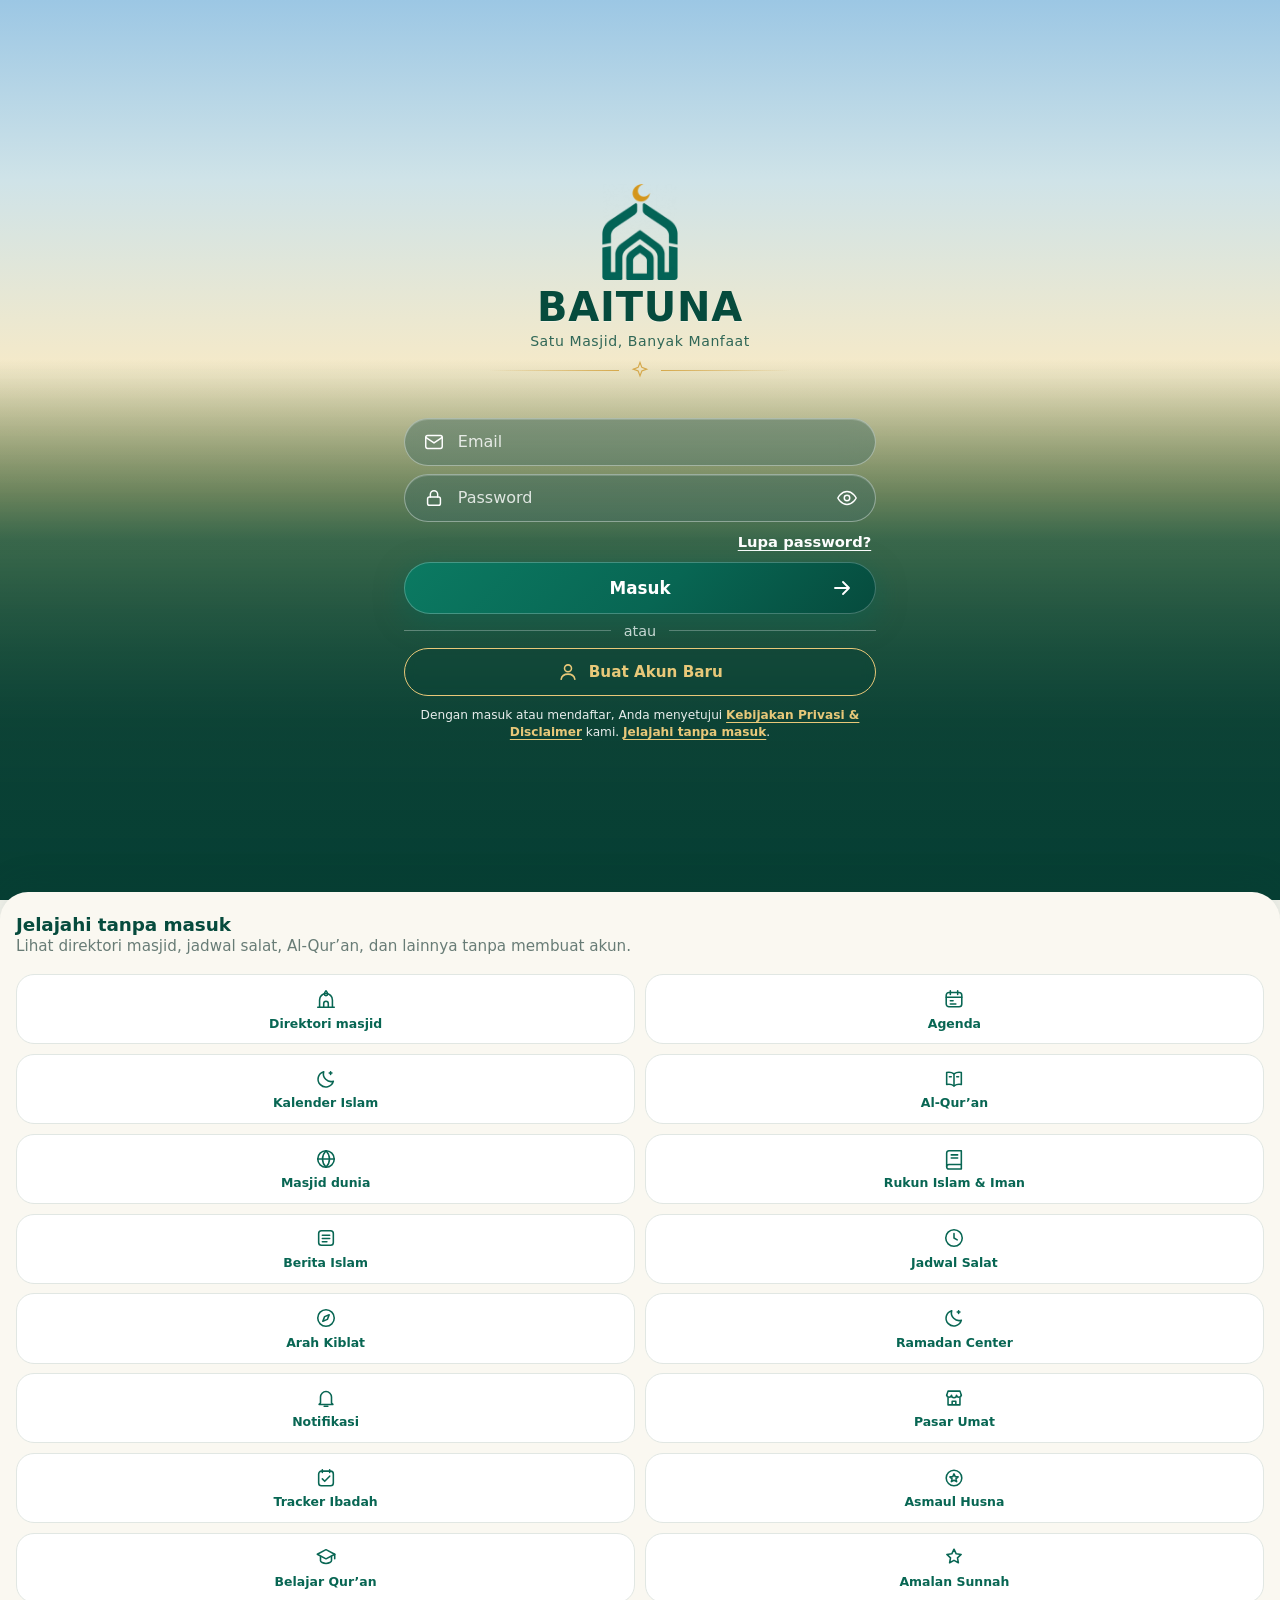
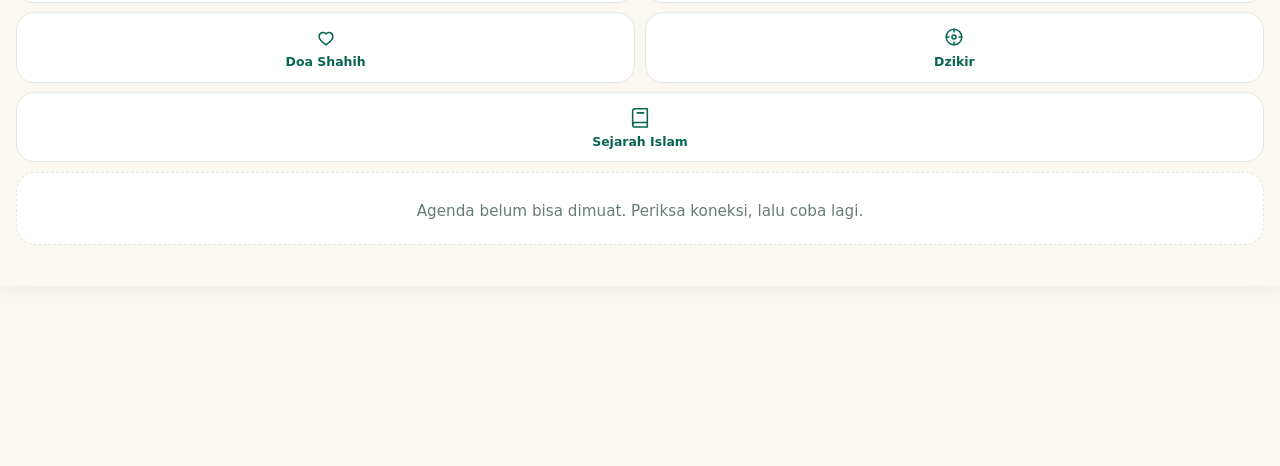
==== index.html @ 72c9464c "Add files via upload" ====
<!DOCTYPE html>
<html lang="id">
<head>
<meta charset="UTF-8">
<meta name="viewport" content="width=device-width, initial-scale=1, viewport-fit=cover">
<meta name="theme-color" content="#086653">
<meta name="mobile-web-app-capable" content="yes">
<meta name="apple-mobile-web-app-capable" content="yes">
<meta name="apple-mobile-web-app-title" content="BAITUNA">
<meta name="apple-mobile-web-app-status-bar-style" content="default">
<title>BAITUNA — Satu Masjid, Banyak Manfaat</title>
<link rel="manifest" href="manifest.json">
<link rel="icon" href="icon-192.png">
<link rel="apple-touch-icon" href="apple-touch-icon.png">
<link rel="stylesheet" href="tokens.css">
<link rel="stylesheet" href="style.css">
<link rel="stylesheet" href="components.css">
<link rel="stylesheet" href="responsive.css">
<link rel="stylesheet" href="ui-kit.css">
<link rel="stylesheet" href="home.css">
<link rel="stylesheet" href="pages.css">
</head>
<body>
<div id="offline-bar" class="offline-bar" role="status" hidden>Anda sedang offline. Beberapa fitur belum tersedia.</div>

<main id="view-splash" class="view splash auth" aria-label="Memuat BAITUNA">
  <div class="hero-bg" aria-hidden="true"></div><img class="hero-art" src="masjid-hero.svg" alt="" aria-hidden="true"><div class="hero-shade" aria-hidden="true"></div>
  <div class="auth-wrap"><div class="auth-brand brand">
    <img src="logo.png" alt="Logo BAITUNA" class="hero-logo brand-logo">
    <h1 class="brand-name">BAITUNA</h1>
    <p class="brand-tag">Satu Masjid, Banyak Manfaat</p>
    <div class="orn" aria-hidden="true"><svg viewBox="0 0 24 24"><path d="M12 3l2.2 5.8L20 11l-5.8 2.200L12 19l-2.200-5.800L4 11l5.800-2.200z"/></svg></div>
    <div class="loader" role="progressbar" aria-label="Memeriksa sesi"><span></span></div>
  </div></div>
</main>

<main id="view-login" class="view login auth" hidden>
  <div class="hero-bg" aria-hidden="true"></div><img class="hero-art" src="masjid-hero.svg" alt="" aria-hidden="true"><div class="hero-shade" aria-hidden="true"></div>
  <div class="auth-wrap">
    <header class="auth-brand login-hero">
      <img src="logo.png" alt="Logo BAITUNA" class="hero-logo">
      <p class="brand-name">BAITUNA</p>
      <p class="brand-tag">Satu Masjid, Banyak Manfaat</p>
      <div class="orn" aria-hidden="true"><svg viewBox="0 0 24 24"><path d="M12 3l2.2 5.8L20 11l-5.8 2.200L12 19l-2.200-5.800L4 11l5.800-2.200z"/></svg></div>
    </header>
    <section class="auth-panel" aria-labelledby="login-title">
      <h2 class="sr-only" id="login-title">Masuk ke BAITUNA</h2>
      <form id="login-form" novalidate>
        <label class="field">
          <span class="sr-only">Email</span>
          <svg viewBox="0 0 24 24" aria-hidden="true"><rect x="3" y="5" width="18" height="14" rx="2"/><path d="m3 7 9 6 9-6"/></svg>
          <input id="email" type="email" inputmode="email" autocomplete="email" placeholder="Email" required>
        </label>
        <p class="err" id="email-err" hidden></p>
        <label class="field">
          <span class="sr-only">Password</span>
          <svg viewBox="0 0 24 24" aria-hidden="true"><rect x="5" y="11" width="14" height="9" rx="2"/><path d="M8 11V8a4 4 0 0 1 8 0v3"/></svg>
          <input id="password" type="password" autocomplete="current-password" placeholder="Password" required>
          <button type="button" id="toggle-pw" class="icon-btn" aria-label="Tampilkan password">
            <svg viewBox="0 0 24 24" aria-hidden="true"><path d="M2 12s3.5-7 10-7 10 7 10 7-3.5 7-10 7S2 12 2 12z"/><circle cx="12" cy="12" r="3"/></svg>
          </button>
        </label>
        <p class="err" id="pw-err" hidden></p>
        <a href="#" id="forgot" class="link right">Lupa password?</a>
        <p id="form-msg" class="msg" role="alert" hidden></p>
        <button type="submit" id="login-btn" class="btn-primary"><span>Masuk</span><svg viewBox="0 0 24 24" aria-hidden="true"><path d="M5 12h14M13 6l6 6-6 6"/></svg></button>
      </form>
      <div class="divider"><span>atau</span></div>
      <a href="#" id="register" class="btn-gold"><svg viewBox="0 0 24 24" aria-hidden="true"><circle cx="12" cy="8" r="3.8"/><path d="M4.500 20c.6-3.600 3.700-5.700 7.500-5.700s6.900 2.100 7.500 5.700"/></svg><span>Buat Akun Baru</span></a>
      <p class="auth-terms">Dengan masuk atau mendaftar, Anda menyetujui <a href="#" id="open-privacy">Kebijakan Privasi &amp; Disclaimer</a> kami. <a href="#" id="scroll-explore">Jelajahi tanpa masuk</a>.</p>
    </section>
  </div>
  <section class="explore" id="explore" aria-label="Jelajahi tanpa masuk">
    <h2>Jelajahi tanpa masuk</h2>
    <p class="muted">Lihat direktori masjid, jadwal salat, Al-Qur’an, dan lainnya tanpa membuat akun.</p>
    <nav class="tiles" aria-label="Tanpa masuk"><a href="#" id="open-directory" class="tile"><svg viewBox="0 0 24 24" aria-hidden="true" class="ic"><path d="M12 3c1.2 1.3 1.8 2.4 1.8 3.6A1.8 1.8 0 0 1 12 8.4a1.8 1.8 0 0 1-1.8-1.8C10.2 5.4 10.8 4.3 12 3z"/><path d="M5 21v-8a7 7 0 0 1 14 0v8M3 21h18M9.5 21v-4a2.5 2.5 0 0 1 5 0v4"/></svg><span>Direktori masjid</span></a><a href="#" id="open-agenda" class="tile"><svg viewBox="0 0 24 24" aria-hidden="true" class="ic"><rect x="3.5" y="5" width="17" height="15.5" rx="3"/><path d="M8 3v4M16 3v4M3.5 10h17M8 14h3M8 17.5h6"/></svg><span>Agenda</span></a><a href="#" id="open-calendar" class="tile"><svg viewBox="0 0 24 24" aria-hidden="true" class="ic"><path d="M20 14.5A8.5 8.5 0 0 1 9.5 4a8.5 8.5 0 1 0 10.5 10.5z"/><path d="M17 4v3M15.5 5.5h3"/></svg><span>Kalender Islam</span></a><a href="#" id="open-quran" class="tile"><svg viewBox="0 0 24 24" aria-hidden="true" class="ic"><path d="M12 6.5C9.8 4.9 6.8 4.4 4 5v13c2.8-.6 5.8-.1 8 1.5 2.2-1.6 5.2-2.1 8-1.5V5c-2.8-.6-5.8-.1-8 1.5z"/><path d="M12 6.5v13M7 9.5h2M15 9.5h2"/></svg><span>Al-Qur’an</span></a><a href="#" id="open-world" class="tile"><svg viewBox="0 0 24 24" aria-hidden="true" class="ic"><circle cx="12" cy="12" r="9"/><path d="M3 12h18M12 3c2.5 2.6 3.8 5.6 3.8 9s-1.3 6.4-3.8 9c-2.5-2.6-3.8-5.6-3.8-9S9.5 5.6 12 3z"/></svg><span>Masjid dunia</span></a><a href="#" id="open-rukun" class="tile"><svg viewBox="0 0 24 24" aria-hidden="true" class="ic"><path d="M4 5.5A2.5 2.5 0 0 1 6.5 3H20v15H6.5A2.5 2.5 0 0 0 4 20.5z"/><path d="M4 20.5A2.5 2.5 0 0 0 6.5 23H20v-5M9 7.5h7M9 11h7"/></svg><span>Rukun Islam &amp; Iman</span></a><a href="#" id="open-berita" class="tile"><svg viewBox="0 0 24 24" aria-hidden="true" class="ic"><rect x="4" y="4" width="16" height="16" rx="3"/><path d="M8 9h8M8 12.5h8M8 16h5"/></svg><span>Berita Islam</span></a><a href="#" id="open-jadwal" class="tile"><svg viewBox="0 0 24 24" aria-hidden="true" class="ic"><circle cx="12" cy="12" r="9"/><path d="M12 7v5l3.5 2"/></svg><span>Jadwal Salat</span></a><a href="#" id="open-kiblat" class="tile"><svg viewBox="0 0 24 24" aria-hidden="true" class="ic"><circle cx="12" cy="12" r="9"/><path d="M15.5 8.5l-2 5-5 2 2-5z"/></svg><span>Arah Kiblat</span></a><a href="#" id="open-ramadan" class="tile"><svg viewBox="0 0 24 24" aria-hidden="true" class="ic"><path d="M20 14.5A8.5 8.5 0 0 1 9.5 4a8.5 8.5 0 1 0 10.5 10.5z"/><path d="M17 4v3M15.5 5.5h3"/></svg><span>Ramadan Center</span></a><a href="#" id="open-notif" class="tile"><svg viewBox="0 0 24 24" aria-hidden="true" class="ic"><path d="M6 17.5V11a6 6 0 0 1 12 0v6.5l1.5 1.5h-15z"/><path d="M10 21h4"/></svg><span>Notifikasi</span></a><a href="#" id="open-market" class="tile"><svg viewBox="0 0 24 24" aria-hidden="true" class="ic"><path d="M4 9l1.5-4.5h13L20 9"/><path d="M4 9a2.7 2.7 0 0 0 5.3 0 2.7 2.7 0 0 0 5.4 0A2.7 2.7 0 0 0 20 9"/><path d="M5.5 12v7.5h13V12M10 19.5v-4h4v4"/></svg><span>Pasar Umat</span></a><a href="#" id="open-tracker" class="tile"><svg viewBox="0 0 24 24" aria-hidden="true" class="ic"><rect x="4" y="4.5" width="16" height="16" rx="3"/><path d="M8 3v3M16 3v3M8 13l2.6 2.6L16 10"/></svg><span>Tracker Ibadah</span></a><a href="#" id="open-asma" class="tile"><svg viewBox="0 0 24 24" aria-hidden="true" class="ic"><circle cx="12" cy="12" r="8.5"/><path d="M12 7.5l1.3 3 3.2.3-2.4 2.1.8 3.1L12 14.4l-2.9 1.6.8-3.1-2.4-2.1 3.2-.3z"/></svg><span>Asmaul Husna</span></a><a href="#" id="open-belajar" class="tile"><svg viewBox="0 0 24 24" aria-hidden="true" class="ic"><path d="M12 4 2.5 9 12 14l9.5-5z"/><path d="M6 11.5V16c0 1.4 2.7 3 6 3s6-1.6 6-3v-4.5"/><path d="M21.5 9v5"/></svg><span>Belajar Qur’an</span></a><a href="#" id="open-sunnah" class="tile"><svg viewBox="0 0 24 24" aria-hidden="true" class="ic"><path d="M12 3.5l2.4 5 5.4.7-4 3.7 1 5.4-4.8-2.6-4.8 2.6 1-5.4-4-3.7 5.4-.7z"/></svg><span>Amalan Sunnah</span></a><a href="#" id="open-doa" class="tile"><svg viewBox="0 0 24 24" aria-hidden="true" class="ic"><path d="M12 20.5c-4.4-3-7.5-5.6-7.5-9A4.3 4.3 0 0 1 12 8.6a4.3 4.3 0 0 1 7.5 2.9c0 3.4-3.1 6-7.5 9z"/></svg><span>Doa Shahih</span></a><a href="#" id="open-dzikir" class="tile"><svg viewBox="0 0 24 24" aria-hidden="true" class="ic"><circle cx="12" cy="12" r="8.5"/><circle cx="12" cy="12" r="2.2"/><path d="M12 3.5v3M12 17.5v3M3.5 12h3M17.5 12h3"/></svg><span>Dzikir</span></a><a href="#" id="open-history" class="tile"><svg viewBox="0 0 24 24" aria-hidden="true" class="ic"><path d="M4 5.5A2.5 2.5 0 0 1 6.5 3H20v15H6.5A2.5 2.5 0 0 0 4 20.5z"/><path d="M4 20.5A2.5 2.5 0 0 0 6.5 23H20v-5M9 7.5h7"/></svg><span>Sejarah Islam</span></a></nav>
    <div id="login-feed"></div>
  </section>
</main>

<main id="view-signup" class="view auth" hidden>
  <div class="hero-bg" aria-hidden="true"></div><img class="hero-art" src="masjid-hero.svg" alt="" aria-hidden="true"><div class="hero-shade" aria-hidden="true"></div>
  <div class="auth-wrap">
  <header class="auth-brand"><img src="logo.png" alt="Logo BAITUNA" class="hero-logo"><p class="brand-name">BAITUNA</p></header>
  <section class="auth-sheet">
    <h2>Daftar akun</h2>
    <p class="muted">Buat akun jamaah BAITUNA. Setelah masuk, ajukan "Keanggotaan jamaah" di Profil agar bisa bertanya di Tanya Jawab.</p>
    <form id="signup-form" novalidate>
      <label class="field"><span class="sr-only">Nama lengkap</span><input id="su-name" type="text" autocomplete="name" maxlength="120" placeholder="Nama lengkap" required></label>
      <p class="err" id="su-name-err" hidden></p>
      <label class="field"><span class="sr-only">Email</span><input id="su-email" type="email" inputmode="email" autocomplete="email" placeholder="Email" required></label>
      <p class="err" id="su-email-err" hidden></p>
      <label class="field"><span class="sr-only">Password</span><input id="su-pw" type="password" autocomplete="new-password" placeholder="Password (huruf + angka, min. 8)" required></label>
      <p class="err" id="su-pw-err" hidden></p>
      <label class="field"><span class="sr-only">Ulangi password</span><input id="su-pw2" type="password" autocomplete="new-password" placeholder="Ulangi password" required></label>
      <p class="err" id="su-pw2-err" hidden></p>
      <label class="su-agree"><input id="su-agree" type="checkbox"> <span>Saya mengerti bahwa nama dan email saya disimpan di server BAITUNA untuk akun ini, sesuai Kebijakan Privasi (menu Profil &gt; Privasi &amp; Disclaimer).</span></label>
      <p class="err" id="su-agree-err" hidden></p>
      <p id="su-msg" class="msg" role="alert" hidden></p>
      <button type="submit" id="su-btn" class="btn-primary"><span>Daftar</span></button>
    </form>
    <p class="muted center">Sudah punya akun? <a href="#" id="su-back" class="link">Masuk</a></p>
  </section>
  </div>
</main>

<main id="view-app" class="view appview" hidden>
  <header class="apphead">
    <a href="#" id="home-app" class="homelink" aria-label="BAITUNA, ke beranda"><img src="logo.png" alt="" class="app-logo">
    <div class="who"><strong>BAITUNA</strong><span id="app-email" class="muted"></span><span id="app-role" class="rolebadge" hidden></span></div></a>
    <button id="logout-btn" class="btn-ghost" type="button">Keluar</button>
  </header>
  <div id="app-content" class="appbody"></div>
  <nav id="app-nav" class="appbar" role="tablist" aria-label="Menu utama"></nav>
</main>

<main id="view-public" class="view appview" hidden>
  <header class="apphead">
    <a href="#" id="home-public" class="homelink" aria-label="BAITUNA, ke beranda"><img src="logo.png" alt="" class="app-logo">
    <div class="who"><strong>BAITUNA</strong><span id="public-sub" class="muted">Direktori Masjid</span></div></a>
    <button id="public-back" class="btn-ghost" type="button">Masuk</button>
  </header>
  <div id="public-content" class="appbody"></div>
</main>

<main id="view-reset" class="view auth" hidden>
  <div class="hero-bg" aria-hidden="true"></div><img class="hero-art" src="masjid-hero.svg" alt="" aria-hidden="true"><div class="hero-shade" aria-hidden="true"></div>
  <div class="auth-wrap">
  <header class="auth-brand"><img src="logo.png" alt="Logo BAITUNA" class="hero-logo"><p class="brand-name">BAITUNA</p></header>
  <section class="auth-sheet">
    <h2>Buat password baru</h2>
    <p class="muted">Masukkan password baru untuk akun Anda (minimal 8 karakter).</p>
    <form id="reset-form" novalidate>
      <label class="field">
        <span class="sr-only">Password baru</span>
        <svg viewBox="0 0 24 24" aria-hidden="true"><rect x="5" y="11" width="14" height="9" rx="2"/><path d="M8 11V8a4 4 0 0 1 8 0v3"/></svg>
        <input id="new-pw" type="password" autocomplete="new-password" placeholder="Password baru">
      </label>
      <label class="field">
        <span class="sr-only">Ulangi password baru</span>
        <svg viewBox="0 0 24 24" aria-hidden="true"><rect x="5" y="11" width="14" height="9" rx="2"/><path d="M8 11V8a4 4 0 0 1 8 0v3"/></svg>
        <input id="new-pw2" type="password" autocomplete="new-password" placeholder="Ulangi password baru">
      </label>
      <p id="reset-msg" class="msg mt" role="alert" hidden></p>
      <button type="submit" id="reset-btn" class="btn-primary mt"><span>Simpan password</span></button>
    </form>
  </section>
  </div>
</main>

<dialog id="dlg" aria-labelledby="dlg-title">
  <h3 id="dlg-title"></h3>
  <p id="dlg-text" class="muted"></p>
  <textarea id="dlg-reason" class="in mt" maxlength="300" placeholder="Alasan (minimal 5 karakter)" hidden></textarea>
  <p id="dlg-err" class="err" hidden>Alasan wajib diisi (minimal 5 karakter).</p>
  <div class="dlg-act">
    <button type="button" id="dlg-no" class="btn-ghost">Batal</button>
    <button type="button" id="dlg-ok" class="btn-sm">Lanjutkan</button>
  </div>
</dialog>

<dialog id="ev-dlg" class="evdlg" aria-labelledby="ev-title">
  <div id="ev-body" class="evbody"></div>
  <div class="dlg-act"><button type="button" id="ev-close" class="btn-sm">Tutup</button></div>
</dialog>

<div id="toast" class="toast" role="status" hidden></div>

<script type="module" src="app.js"></script>
</body>
</html>
---- tokens.css ----
/* BAITUNA - tokens.css : design tokens resmi (Design System v1.2). Semua warna, huruf, jarak, radius, dan bayangan berasal dari sini.
   Jangan membuat warna baru di tempat lain; tambahkan di sini dengan fungsi yang jelas. */
@font-face{font-family:"Plus Jakarta Sans";font-style:normal;font-weight:200 800;font-display:swap;
  src:local("Plus Jakarta Sans"),local("PlusJakartaSans"),url("PlusJakartaSans.woff2") format("woff2")}
:root{
  /* Warna utama */
  --emerald:#086653;--green-deep:#064B3D;--green-dark:#073F34;
  /* Warna sekunder (aksen saja) */
  --gold:#D5A84B;--gold-ink:#946A12;--gold-soft:#E8C879;--gold-pale:#F7EAC7;
  /* Latar dan permukaan */
  --bg:#FAF8F1;--surface:#FFFFFF;--surface-green:#E8F2EE;--surface-gold:#FBF3DF;--border:#E1E7E3;
  /* Teks */
  --text:#163D35;--text-2:#687C76;--text-muted:#84928D;--text-on-dark:#FFFFFF;
  /* Status (hanya untuk informasi yang sesuai) */
  --success:#247A54;--warning:#A96F17;--error:#B42318;--info:#2865A6;
  /* Tipografi */
  --font:"Plus Jakarta Sans","Segoe UI",system-ui,-apple-system,Roboto,"Helvetica Neue",Arial,sans-serif;
  --font-arabic:"Noto Sans Arabic","Amiri Quran","Scheherazade New","Geeza Pro","Traditional Arabic",serif;
  --fs-display:clamp(1.9rem,8vw,2.25rem);--fs-title:1.5rem;--fs-section:1.15rem;--fs-card:1rem;--fs-body:.95rem;--fs-caption:.8rem;--fs-meta:.72rem;
  /* Jarak (kelipatan 4) */
  --sp-1:4px;--sp-2:8px;--sp-3:12px;--sp-4:16px;--sp-5:20px;--sp-6:24px;--sp-7:28px;--gutter:16px;
  /* Radius */
  --r-input:14px;--r-btn:16px;--r-card:20px;--r-banner:24px;--r-pill:999px;
  /* Bayangan lembut (tanpa hitam pekat) */
  --shadow-sm:0 2px 8px rgba(22,61,53,.06);--shadow-md:0 6px 22px rgba(22,61,53,.08);--shadow-lg:0 14px 40px rgba(7,63,52,.18);
  --glow-emerald:0 8px 28px rgba(8,102,83,.5);
  /* Permukaan kaca (khusus splash dan login) */
  --glass-bg:rgba(255,255,255,.14);--glass-border:rgba(255,255,255,.38);--glass-text:#FFFFFF;--glass-ph:rgba(255,255,255,.82);
  /* Sentuhan minimal */
  --tap:44px;
  /* Nama lama (kompatibilitas): dipetakan ke token baru */
  --teal:var(--emerald);--teal-d:var(--green-deep);--ivory:var(--bg);--sage:var(--text-2);--line:var(--border);--danger:var(--error);--r:var(--r-card);
}
---- style.css ----
/* BAITUNA - style.css: dasar, warna, tipografi */
/* Warna, huruf, jarak: lihat tokens.css */
*{box-sizing:border-box;margin:0}
html,body{height:100%}
body{font-family:var(--font);background:var(--bg);color:var(--text);-webkit-font-smoothing:antialiased;
padding:env(safe-area-inset-top) 0 env(safe-area-inset-bottom)}
[hidden]{display:none!important}
.sr-only{position:absolute;width:1px;height:1px;overflow:hidden;clip:rect(0 0 0 0)}
.view{position:relative;min-height:100vh;min-height:100dvh;overflow:hidden}
.arch{position:absolute;inset:0;pointer-events:none;
background:radial-gradient(ellipse 70% 38% at 50% 0,#eef3ee 0,transparent 70%),
repeating-linear-gradient(45deg,transparent 0 22px,rgba(6,103,85,.035) 22px 23px),
repeating-linear-gradient(-45deg,transparent 0 22px,rgba(6,103,85,.035) 22px 23px)}
.brand-name{font-weight:800;letter-spacing:.02em;color:var(--teal);font-size:clamp(2.4rem,11vw,3.6rem);line-height:1}
.brand-name.sm{font-size:2.2rem}
.brand-tag{color:var(--sage);letter-spacing:.12em;font-size:.82rem;margin-top:.5rem}
.muted{color:var(--sage);font-size:.95rem;line-height:1.5}.center{text-align:center}
.link{color:var(--teal);font-weight:700;text-decoration:none}.link:hover{text-decoration:underline}.right{display:block;text-align:right;margin:.6rem 0 1rem;font-size:.9rem}
:focus-visible{outline:3px solid var(--gold);outline-offset:2px}
@media (prefers-reduced-motion:reduce){*{animation:none!important;transition:none!important}}
---- components.css ----
/* BAITUNA - components.css: komponen (splash, login, kartu, dashboard, dialog) */
.splash{display:grid;place-items:center}
.brand{position:relative;z-index:2;text-align:center;display:flex;flex-direction:column;align-items:center;padding:1rem;margin-top:-8vh}
.brand-logo{width:min(46vw,220px);mix-blend-mode:multiply}
.loader{width:min(60vw,280px);height:6px;border-radius:6px;background:#dde8e2;margin-top:2.4rem;overflow:hidden}
.loader span{display:block;width:40%;height:100%;border-radius:6px;background:var(--teal);animation:slide 1.2s ease-in-out infinite}
@keyframes slide{0%{transform:translateX(-100%)}100%{transform:translateX(260%)}}
.scene{position:absolute;left:0;right:0;bottom:0;height:34%;z-index:1}
.scene img{position:absolute;left:0;bottom:12%;width:100%;height:60%;object-fit:cover;object-position:bottom}
.wave{position:absolute;left:0;right:0;bottom:0;height:40%;background:linear-gradient(160deg,#2a7d6a,var(--teal-d));
border-radius:60% 40% 0 0/100% 100% 0 0;box-shadow:0 -3px 0 -1px var(--gold)}
.login{display:flex;flex-direction:column;align-items:center}
.login-hero{position:relative;z-index:2;text-align:center;padding:2rem 1rem 0}
.hero-logo{width:110px;mix-blend-mode:multiply}
.scene-login{height:230px;top:150px;bottom:auto;opacity:.9}
.card{position:relative;z-index:3;background:var(--ivory);width:min(92%,460px);border-radius:28px;padding:1.6rem 1.4rem 1.4rem;
margin:3.2rem auto 2rem;box-shadow:0 12px 40px rgba(4,74,61,.12);border:1px solid #eef1ec}
.card h2{font-size:1.9rem;font-weight:800;color:var(--teal);margin-bottom:.4rem}
.card form{margin-top:1.2rem}
.field{display:flex;align-items:center;gap:.7rem;border:1.5px solid var(--line);border-radius:var(--r);background:#fff;padding:0 .9rem;height:56px;margin-top:.8rem}
.field:focus-within{border-color:var(--teal)}
.field svg{width:22px;height:22px;fill:none;stroke:var(--sage);stroke-width:1.6;stroke-linecap:round;stroke-linejoin:round;flex:none}
.field input{flex:1;border:0;outline:0;font:inherit;font-size:1rem;color:var(--teal-d);background:transparent;min-width:0}
.icon-btn{border:0;background:none;display:grid;place-items:center;cursor:pointer;padding:.3rem}
.err{color:var(--danger);font-size:.82rem;margin:.3rem .3rem 0}
.msg{border-radius:12px;padding:.7rem .9rem;font-size:.9rem;margin-bottom:.9rem;background:#fdecea;color:var(--danger)}
.msg.ok{background:#e6f4ee;color:var(--teal-d)}.msg.info{background:#fff6e0;color:#7a5600}
.btn-primary{width:100%;height:56px;border:0;border-radius:999px;background:var(--teal);color:#fff;font:inherit;font-weight:700;font-size:1.05rem;cursor:pointer;transition:background .15s}
.btn-primary:hover{background:var(--teal-d)}.btn-primary:disabled{opacity:.6;cursor:wait}
.divider{display:flex;align-items:center;gap:.8rem;color:var(--sage);font-size:.9rem;margin:1.3rem 0 1rem}
.divider::before,.divider::after{content:"";flex:1;height:1px;background:var(--line)}
.social{display:grid;grid-template-columns:repeat(3,1fr);gap:.6rem;margin-bottom:1.2rem}
.btn-social{border:1.5px solid var(--line);background:#fff;border-radius:var(--r);padding:.6rem .2rem;font:inherit;font-weight:600;color:var(--sage);display:flex;flex-direction:column;align-items:center;font-size:.85rem}
.btn-social small{font-size:.68rem;color:var(--gold);font-weight:700}.btn-social:disabled{cursor:not-allowed;opacity:.8}
.home{display:grid;place-items:center}.home .card{text-align:center;margin:1rem auto}.home .btn-primary{margin-top:1.2rem}
.offline-bar{position:fixed;top:0;left:0;right:0;z-index:99;background:var(--gold);color:#3b2a00;text-align:center;font-size:.85rem;padding:.5rem}
.appview{background:var(--ivory);padding-bottom:3rem}
.apphead{display:flex;align-items:center;gap:.8rem;padding:.8rem 1rem;background:#fff;border-bottom:1px solid var(--line);position:sticky;top:0;z-index:5}
.apphead>div{flex:1;display:flex;flex-direction:column;min-width:0}
.apphead strong{color:var(--teal);font-weight:800;letter-spacing:.02em}
.apphead .muted{font-size:.8rem;overflow:hidden;text-overflow:ellipsis;white-space:nowrap}
.app-logo{width:40px;height:40px;object-fit:contain}
.btn-ghost{border:1.5px solid var(--teal);color:var(--teal);background:transparent;border-radius:999px;padding:.5rem 1rem;font:inherit;font-weight:700;font-size:.9rem;cursor:pointer}
.appbody{max-width:880px;margin:0 auto;padding:1.2rem 1rem}
.appbody h2{font-size:1.5rem;font-weight:800;color:var(--teal)}
.stats{display:grid;grid-template-columns:repeat(auto-fit,minmax(130px,1fr));gap:.7rem;margin:1rem 0}
.stat{background:#fff;border:1px solid var(--line);border-radius:var(--r);padding:.8rem 1rem;color:var(--sage);font-size:.85rem}
.stat b{display:block;font-size:1.7rem;color:var(--teal);line-height:1.2}
.panel{background:#fff;border:1px solid var(--line);border-radius:22px;padding:1.1rem;margin:1rem 0}
.panel h3,dialog h3{font-size:1.1rem;font-weight:800;color:var(--teal);margin-bottom:.7rem}
.grid2{display:grid;gap:.7rem;grid-template-columns:1fr}
@media(min-width:640px){.grid2{grid-template-columns:1fr 1fr}}
.in{width:100%;height:50px;border:1.5px solid var(--line);border-radius:14px;padding:0 .9rem;font:inherit;font-size:1rem;background:#fff;color:var(--teal-d)}
.in:focus{outline:0;border-color:var(--teal)}
textarea.in{height:auto;min-height:84px;padding:.7rem .9rem;resize:vertical}
.mt{margin-top:.8rem;margin-bottom:.8rem}
.btn-sm{border:0;border-radius:999px;padding:.6rem 1.1rem;font:inherit;font-weight:700;font-size:.85rem;cursor:pointer;background:var(--teal);color:#fff}
.btn-sm:disabled{opacity:.6;cursor:wait}
.btn-sm.alt{background:#fff;color:var(--danger);border:1.5px solid var(--danger)}
.mrow{border-top:1px solid var(--line);padding:.9rem 0;display:flex;flex-wrap:wrap;gap:.6rem;align-items:center;justify-content:space-between}
.mrow:first-of-type{border-top:0}
.minfo{min-width:0;flex:1 1 220px}
.minfo strong{overflow-wrap:anywhere}
.macts{display:flex;flex-wrap:wrap;gap:.5rem;align-items:center}
.badge{display:inline-block;padding:.25rem .7rem;border-radius:999px;font-size:.75rem;font-weight:700}
.b-active{background:#e0f2ea;color:#066755}
.b-pending,.b-draft{background:#fff3d6;color:#7a5600}
.b-rejected,.b-suspended{background:#fdecea;color:#b3261e}
dialog{border:0;border-radius:22px;padding:1.3rem;width:min(92vw,420px);color:var(--teal-d);font-family:var(--font);margin:auto}
dialog::backdrop{background:rgba(4,40,33,.5)}
.dlg-act{display:flex;gap:.6rem;justify-content:flex-end;margin-top:1rem}
.toast{position:fixed;left:50%;bottom:1.2rem;transform:translateX(-50%);max-width:92vw;background:var(--teal-d);color:#fff;padding:.8rem 1.1rem;border-radius:14px;font-size:.9rem;z-index:100;box-shadow:0 8px 24px rgba(0,0,0,.2)}
.toast.bad{background:var(--danger)}

.apphead>div.who{gap:.1rem}
.apphead .who .muted{font-size:.8rem}
.rolebadge{align-self:flex-start;background:#e0f2ea;color:var(--teal);border-radius:999px;padding:.12rem .6rem;font-size:.7rem;font-weight:700;letter-spacing:.02em}
.btn-sm.ghost{background:#fff;color:var(--teal);border:1.5px solid var(--teal)}
.mpanel{flex:1 1 100%;background:var(--ivory);border:1px solid var(--line);border-radius:16px;padding:.9rem;margin-top:.2rem}
.mpanel h4{font-size:.95rem;font-weight:800;color:var(--teal);margin-bottom:.6rem}
select.in{appearance:auto}
.irow{display:flex;flex-wrap:wrap;gap:.6rem;align-items:center;justify-content:space-between;border-top:1px solid var(--line);padding:.7rem 0}
.irow:first-of-type{border-top:0}
.b-inv-pending{background:#fff3d6;color:#7a5600}
.b-inv-accepted{background:#e0f2ea;color:#066755}
.b-inv-revoked{background:#eee;color:#666}
.mpanel h4.mt2{margin-top:1.1rem}
.panel .mpanel{border:0;padding:0;background:transparent;margin:0}
.appnav{display:flex;gap:.5rem;padding:.6rem 1rem;background:#fff;border-bottom:1px solid var(--line)}
.dirlink{margin-top:.4rem}
.drow{padding:.6rem 0;border-top:1px solid var(--line);overflow-wrap:anywhere}
.drow:first-child{border-top:0}
.prewrap{white-space:pre-wrap;overflow-wrap:anywhere;line-height:1.6}
.chips{display:flex;flex-wrap:wrap;gap:.4rem}
.chip{background:#e0f2ea;color:var(--teal);border-radius:999px;padding:.25rem .75rem;font-size:.82rem;font-weight:600}
.hint{font-size:.82rem;color:var(--sage);margin:.3rem 0 .6rem}
.ptimes{display:grid;grid-template-columns:repeat(3,1fr);gap:.6rem;margin:.8rem 0}
.ptime{background:var(--ivory);border:1px solid var(--line);border-radius:14px;padding:.6rem .7rem;display:flex;flex-direction:column;gap:.1rem;font-size:.82rem;color:var(--sage)}
.ptime b{font-size:1.25rem;color:var(--teal);font-variant-numeric:tabular-nums}
.ptime.minor b{color:var(--sage)}
.caltoday b{font-size:1.1rem;color:var(--teal)}
@media(min-width:640px){.ptimes{grid-template-columns:repeat(6,1fr)}}
.panel h4.mt2{margin-top:1.1rem;font-size:.95rem;font-weight:800;color:var(--teal);margin-bottom:.4rem}
.calpanel summary{cursor:pointer;list-style:none;display:flex;flex-direction:column;gap:.2rem}
.calpanel summary::-webkit-details-marker{display:none}
.calpanel summary::after{content:"Lihat hari besar ▾";color:var(--teal);font-weight:700;font-size:.82rem;margin-top:.3rem}
.calpanel[open] summary::after{content:"Tutup ▴"}
/* ---- foto masjid ---- */
.thumb{width:64px;height:64px;border-radius:14px;object-fit:cover;flex:none;background:var(--ivory);border:1px solid var(--line)}
.thumb-empty{background:var(--ivory) url("logo.png") center/55% no-repeat;opacity:.55}
.hero{display:block;width:100%;max-height:260px;aspect-ratio:16/9;object-fit:cover;border-radius:22px;border:1px solid var(--line);background:var(--ivory)}
.photo-prev{display:block;width:100%;max-height:240px;object-fit:cover;border-radius:16px;border:1px solid var(--line)}
.photo-empty{display:grid;place-items:center;height:120px;border:1.5px dashed var(--line);border-radius:16px;color:var(--sage);font-size:.9rem}
.mrow .thumb{margin-right:.2rem}
/* ---- tab & kalender ---- */
.tabs{display:flex;gap:.4rem;background:#fff;border:1px solid var(--line);border-radius:999px;padding:.25rem;margin:.2rem 0 1rem}
.tab{flex:1;border:0;border-radius:999px;padding:.55rem .6rem;font:inherit;font-weight:700;font-size:.9rem;background:transparent;color:var(--teal);cursor:pointer}
.tab[aria-selected="true"]{background:var(--teal);color:#fff}
.calwrap{background:#fff;border:1px solid var(--line);border-radius:22px;padding:.8rem .5rem 1rem;margin:0 0 1rem}
.calbar{display:flex;align-items:center;gap:.4rem}
.calbar .ct{flex:1;text-align:center;min-width:0}
.calbar .ct b{display:block;font-size:1.2rem;color:var(--teal)}
.calbar .ct span{display:block;font-size:.74rem;color:var(--sage)}
.calnav{width:42px;height:42px;border-radius:50%;border:1.5px solid var(--line);background:#fff;font-size:1.5rem;line-height:1;color:var(--teal);cursor:pointer;flex:none}
.calnav:disabled{opacity:.35;cursor:default}
.calbar2{display:flex;justify-content:center;margin:.5rem 0 .3rem}
.caltrack{display:flex;overflow-x:auto;scroll-snap-type:x mandatory;scrollbar-width:none;-webkit-overflow-scrolling:touch;overscroll-behavior-x:contain;outline-offset:2px}
.caltrack::-webkit-scrollbar{display:none}
.calslide{flex:0 0 100%;scroll-snap-align:start;scroll-snap-stop:always;min-width:0}
.calgrid{display:grid;grid-template-columns:repeat(7,minmax(0,1fr));gap:2px}
.caldow{text-align:center;font-size:.72rem;font-weight:700;color:var(--sage);padding:.35rem 0}
.caldow.sun{color:var(--danger)}
.calcell{min-height:68px;border-radius:10px;padding:.25rem .08rem;display:flex;flex-direction:column;align-items:center;gap:.08rem;background:transparent;border:1px solid transparent;font:inherit;color:var(--teal-d);min-width:0}
.calcell.blank{pointer-events:none}
.calcell .g{font-size:.95rem;font-weight:700;width:1.8rem;height:1.8rem;display:grid;place-items:center;border-radius:50%}
.calcell .hj{font-size:.6rem;color:var(--sage);white-space:nowrap}
.calcell.sun .g{color:var(--danger)}
.calcell.today .g{background:var(--teal);color:#fff}
.calcell.ev{background:#fff8e6;border-color:#f0d9a0;cursor:pointer}
.calcell.ev:focus-visible{outline:3px solid var(--gold)}
.calcell .evn{font-size:.54rem;line-height:1.12;font-weight:700;color:#7a5600;text-align:center;overflow-wrap:anywhere;display:-webkit-box;-webkit-line-clamp:2;-webkit-box-orient:vertical;overflow:hidden;max-width:100%}
.callegend{margin-top:.6rem;padding:0 .4rem}
.callegend h4{font-size:.95rem;font-weight:800;color:var(--teal);margin:.4rem 0}
.legrow{display:flex;align-items:center;gap:.7rem;width:100%;text-align:left;background:var(--ivory);border:1px solid var(--line);border-radius:14px;padding:.6rem .7rem;margin-bottom:.45rem;font:inherit;color:var(--teal-d);cursor:pointer}
.legdate{flex:none;width:2.2rem;height:2.2rem;border-radius:50%;background:#fff3d6;color:#7a5600;font-weight:800;display:grid;place-items:center}
.leginfo{flex:1;display:flex;flex-direction:column;min-width:0;font-size:.9rem}
.leginfo .muted{font-size:.78rem}
.legarrow{color:var(--teal);font-size:1.4rem}
/* ---- popup hari besar ---- */
.evdlg{width:min(94vw,560px);max-height:88vh;padding:1.2rem 1.2rem 1rem;display:none}
.evdlg[open]{display:flex;flex-direction:column}
.evbody{overflow-y:auto;padding-right:.2rem}
.evbody h3{font-size:1.5rem;margin-bottom:.5rem}
.evbody h4{font-size:.95rem;font-weight:800;color:var(--teal);margin:1.1rem 0 .4rem}
.ev-dates{display:grid;grid-template-columns:1fr 1fr;gap:.6rem;margin-top:.8rem}
.ev-dates>div{background:var(--ivory);border:1px solid var(--line);border-radius:14px;padding:.6rem .8rem;font-size:.9rem}
.ev-p{line-height:1.6;margin-bottom:.5rem}
.ev-ul{padding-left:1.2rem;line-height:1.6}
.ev-note{margin-top:.9rem;background:#fff6e0;color:#7a5600;border-radius:12px;padding:.7rem .9rem;font-size:.88rem;line-height:1.5}

/* Agenda & pengumuman */
.row-btns{display:flex;flex-wrap:wrap;gap:.5rem}
.post{padding:.75rem 0;border-top:1px solid #e3e8e5}
.post:first-of-type{border-top:0}
.post-body{white-space:pre-line;margin:.4rem 0 0;overflow-wrap:anywhere}
.posts h3{margin:0 0 .25rem}
.post .row-btns{margin-top:.6rem}.post b{display:block;margin-top:.3rem}


/* ===== Poles tampilan: beranda agenda, navigasi bawah, dashboard ===== */
.ic{width:22px;height:22px;fill:none;stroke:currentColor;stroke-width:1.7;stroke-linecap:round;stroke-linejoin:round;flex:none}
.ic-lg{width:44px;height:44px;color:var(--sage);opacity:.7}
#public-content{padding-bottom:6rem}
.bottomnav{position:fixed;left:0;right:0;bottom:0;z-index:20;margin:0;border:0;border-top:1px solid var(--line);border-radius:0;background:#fff;box-shadow:0 -4px 14px rgba(6,103,85,.08);padding:.35rem .6rem calc(.35rem + env(safe-area-inset-bottom));gap:.3rem}
.bottomnav .tab{display:flex;flex-direction:column;align-items:center;gap:.15rem;padding:.4rem .2rem;border-radius:14px;font-size:.72rem;color:var(--sage);background:transparent}
.bottomnav .tab[aria-selected="true"]{background:#e3efea;color:var(--teal)}

.today{position:relative;overflow:hidden;margin:.2rem 0 .4rem;padding:1.1rem 1.2rem;border-radius:22px;color:#fff;background:linear-gradient(135deg,var(--teal) 0,var(--teal-d) 100%)}
.today::after{content:"";position:absolute;right:16px;top:-6px;width:92px;height:118px;border:2px solid rgba(240,199,102,.6);border-bottom:0;border-radius:46px 46px 0 0}
.today::before{content:"";position:absolute;right:32px;top:12px;width:60px;height:82px;border:2px solid rgba(240,199,102,.35);border-bottom:0;border-radius:30px 30px 0 0}
.today-day{font-size:.95rem;opacity:.85}
.today-date{font-size:1.65rem;font-weight:800;line-height:1.15;margin-top:.1rem}
.today-hij{margin-top:.7rem;display:flex;flex-direction:column;gap:.1rem;font-size:.95rem}
.today-hij b{color:#f6d98f}
.today-hij span{font-size:.75rem;opacity:.8}

.feed{display:block}
.fsec h3{margin:1.3rem 0 .3rem;font-size:1.05rem}
.feed-item{display:flex;align-items:center;gap:.85rem;width:100%;margin:.6rem 0;padding:.8rem;text-align:left;font:inherit;color:inherit;background:#fff;border:1px solid var(--line);border-radius:20px;transition:transform .12s ease,border-color .12s ease}
button.feed-item{cursor:pointer}
button.feed-item:active{transform:scale(.985);border-color:var(--teal)}
.fi-main{flex:1;min-width:0}
.fi-title{display:block;font-size:1rem;line-height:1.3}
.fi-time{margin-top:.15rem;font-size:.9rem;font-weight:600;color:var(--teal)}
.feed-where{margin-top:.2rem;font-size:.82rem;color:var(--sage);font-weight:600}
.fi-place{font-size:.82rem;color:var(--sage)}
.fi-soon{display:inline-block;margin-bottom:.25rem;padding:.12rem .55rem;border-radius:999px;background:#fdf0d3;color:#7a5600;font-size:.7rem;font-weight:800}
.fi-body{margin:.2rem 0 0;font-size:.88rem;color:var(--sage);display:-webkit-box;-webkit-line-clamp:2;-webkit-box-orient:vertical;overflow:hidden;overflow-wrap:anywhere}
.fi-thumb{width:56px;height:56px;flex:none;border-radius:14px;object-fit:cover}
.datebox{flex:none;width:58px;padding:.45rem 0 .4rem;display:flex;flex-direction:column;align-items:center;line-height:1.1;background:#f1f6f3;border:1.5px solid var(--teal);border-radius:29px 29px 10px 10px;color:var(--teal)}
.datebox .dw,.datebox .dm{font-size:.68rem;font-weight:700;color:var(--sage)}
.datebox .dd{font-size:1.5rem;font-weight:800}
.datebox.now{background:var(--teal);color:#fff}
.datebox.now .dw,.datebox.now .dm{color:#f6d98f}
.infoic{flex:none;width:42px;height:42px;display:grid;place-items:center;border-radius:50%;background:#fdf0d3;color:#7a5600}
.empty{margin:.6rem 0;padding:1.3rem 1rem;text-align:center;background:#fff;border:1.5px dashed var(--line);border-radius:20px}
.empty .muted{margin-top:.4rem}

.tiles{display:grid;grid-template-columns:repeat(3,1fr);gap:.6rem;margin-top:1rem}
.tile{display:flex;flex-direction:column;align-items:center;gap:.35rem;padding:.8rem .3rem;text-align:center;text-decoration:none;font-size:.78rem;font-weight:700;color:var(--teal);background:#fff;border:1px solid var(--line);border-radius:18px;transition:transform .12s ease}
.tile:active{transform:scale(.97)}
.soon{font-size:.8rem;margin:.9rem 0 0}
#login-feed{margin-top:.6rem;text-align:left}

.mhero{position:relative;overflow:hidden;display:flex;align-items:flex-end;min-height:170px;margin:.2rem 0 0;padding:0;border:0;color:#fff;background:linear-gradient(135deg,var(--teal) 0,var(--teal-d) 100%)}
.mhero-img{position:absolute;inset:0;width:100%;height:100%;object-fit:cover}
.mhero-txt{position:relative;width:100%;padding:1.2rem 1.1rem 1rem}
.mhero.has-photo .mhero-txt{padding-top:4.5rem;background:linear-gradient(to bottom,transparent,rgba(4,74,61,.92))}
.mhero:not(.has-photo)::after{content:"";position:absolute;right:20px;top:-8px;width:96px;height:124px;border:2px solid rgba(240,199,102,.55);border-bottom:0;border-radius:48px 48px 0 0}
.mhero h2{color:#fff;margin:0}
.mhero-sub{margin:.15rem 0 0;font-size:.85rem;color:#f6d98f;font-weight:700}
.mhero-place{margin:.35rem 0 0;font-size:.88rem;opacity:.9}
.stats{display:grid;grid-template-columns:repeat(3,1fr);gap:.6rem;margin:.8rem 0}
.stat{padding:.7rem .4rem;text-align:center;background:#fff;border:1px solid var(--line);border-radius:18px}
.stat b{display:block;font-size:1.6rem;color:var(--teal);line-height:1.1}
.stat span{display:block;margin-top:.15rem;font-size:.7rem;line-height:1.25;color:var(--sage)}
.actions{display:grid;gap:.6rem;margin:.8rem 0}
.act{display:flex;align-items:center;gap:.7rem;padding:.95rem 1rem;text-align:left;font:inherit;font-weight:700;color:var(--teal);background:#fff;border:1.5px solid var(--teal);border-radius:18px;cursor:pointer;transition:transform .12s ease}
.act:active{transform:scale(.985)}
.act.primary{background:var(--teal);color:#fff}

.homelink{display:flex;align-items:center;gap:.8rem;flex:1;min-width:0;text-decoration:none;color:inherit;-webkit-tap-highlight-color:transparent}
.homelink>div{flex:1;display:flex;flex-direction:column;gap:.1rem;min-width:0}
.homelink:active{opacity:.7}

/* Galeri masjid dunia */
.wtitle{margin:.2rem 0 .2rem}
.wgrid{display:grid;gap:.9rem;margin-top:.8rem}
@media(min-width:700px){.wgrid{grid-template-columns:repeat(2,1fr)}}
.wcard{display:block;width:100%;padding:0;overflow:hidden;text-align:left;font:inherit;color:inherit;background:#fff;border:1px solid var(--line);border-radius:22px;cursor:pointer;transition:transform .12s ease}
.wcard:active{transform:scale(.985)}
.wimg{display:block;width:100%;aspect-ratio:16/10;object-fit:cover;background:#e6eeea}
.wimg-empty{display:grid;place-items:center}
.wbody{padding:.85rem 1rem 1rem}
.wname{display:block;font-size:1.05rem;line-height:1.3}
.wplace{display:flex;align-items:center;gap:.35rem;margin-top:.25rem;font-size:.85rem;font-weight:600;color:var(--teal)}
.wplace .ic{width:16px;height:16px}
.wplace.big{font-size:.95rem;margin-bottom:.4rem}
.wdesc{margin:.45rem 0 0;font-size:.88rem;line-height:1.45;color:var(--sage);display:-webkit-box;-webkit-line-clamp:3;-webkit-box-orient:vertical;overflow:hidden;overflow-wrap:anywhere;white-space:pre-line}
.wrow{display:flex;gap:.8rem;align-items:flex-start}
.wrow .fi-thumb{width:64px;height:64px}
.tiles{grid-template-columns:repeat(2,1fr)}
.bottomnav .tab{font-size:.68rem}
.appnav{flex-wrap:wrap}
.appnav{gap:.35rem;padding:.6rem .75rem}.appnav .btn-sm{padding-inline:.75rem;font-size:.82rem}

/* Sejarah Islam */
.tiles .tile:last-child:nth-child(odd){grid-column:1/-1}
.bottomnav{padding-inline:.25rem}.bottomnav .tab{font-size:.64rem;padding-inline:.1rem}
.htimeline{display:grid;gap:.8rem;margin-top:.8rem;position:relative}
.hcard{display:block;width:100%;padding:0;overflow:hidden;text-align:left;font:inherit;color:inherit;background:#fff;border:1px solid var(--line);border-radius:22px;cursor:pointer;transition:transform .12s ease}
.hcard:active{transform:scale(.985)}
.himg{display:block;width:100%;aspect-ratio:16/8;object-fit:cover}
.hbody{padding:.8rem 1rem 1rem}
.hperiod{display:inline-block;padding:.12rem .6rem;border-radius:999px;background:#fdf0d3;color:#7a5600;font-size:.74rem;font-weight:800}
.hname{display:block;margin-top:.35rem;font-size:1.05rem;line-height:1.3}
.hsum{margin:.35rem 0 0;font-size:.88rem;line-height:1.45;color:var(--sage);display:-webkit-box;-webkit-line-clamp:4;-webkit-box-orient:vertical;overflow:hidden;overflow-wrap:anywhere;white-space:pre-line}
.hread{line-height:1.75;font-size:1rem;overflow-wrap:anywhere}
.hsrc h3{font-size:.95rem;margin:0 0 .3rem}.hsrc p{font-size:.88rem;color:var(--sage);overflow-wrap:anywhere}
textarea.tall{min-height:200px}

/* ===== Al-Qur'an ===== */
.qlist{display:flex;flex-direction:column;gap:.5rem;margin-top:.8rem}
.srow{display:flex;align-items:center;gap:.8rem;width:100%;padding:.65rem .8rem;text-align:left;font:inherit;color:inherit;background:#fff;border:1px solid var(--line);border-radius:16px;cursor:pointer}
.srow:active{transform:scale(.985)}
.snum{flex:0 0 auto;display:grid;place-items:center;width:2.3rem;height:2.3rem;border-radius:12px;background:#e3efea;color:var(--teal);font-weight:800;font-size:.9rem}
.snum.sm{width:1.9rem;height:1.9rem;border-radius:10px;font-size:.8rem}
.sinfo{flex:1;display:flex;flex-direction:column;min-width:0}
.sinfo b{color:var(--teal)}
.sinfo .muted{font-size:.8rem}
@font-face{font-family:'BQ Amiri';src:url('AmiriQuran-Regular.ttf') format('truetype');font-display:swap}
@font-face{font-family:'BQ Scheherazade';src:url('ScheherazadeNew-Regular.ttf') format('truetype');font-display:swap}
.quran{--qfont:'BQ Amiri','Amiri Quran','Noto Naskh Arabic',serif;--qsize:2rem}
.quran[data-font="sch"]{--qfont:'BQ Scheherazade','Scheherazade New','Noto Naskh Arabic',serif}
.sar,.arab,.qh-ar{font-family:var(--qfont,'BQ Amiri','Noto Naskh Arabic',serif)}
.sar{font-size:1.35rem;color:var(--teal)}
.qhero{display:flex;flex-direction:column;align-items:center;gap:.2rem;margin:.8rem 0;padding:1.1rem .8rem;text-align:center;color:#fff;background:linear-gradient(135deg,var(--teal),#0b8a73);border-radius:22px}
.qhero span{opacity:.9;font-size:.85rem}
.qh-ar{font-size:2.1rem;line-height:1.6}
.bism{margin-top:.5rem;font-size:1.5rem;line-height:2}
.qtools{display:flex;gap:.6rem;align-items:center;margin-bottom:.8rem}
.qsel{flex:1;min-width:0}
.ayah{margin:.6rem 0;padding:.8rem .9rem;background:#fff;border:1px solid var(--line);border-radius:18px}
.ayah.playing{border-color:var(--gold);background:#fffaf0}
.ahead{display:flex;justify-content:space-between;align-items:center}
.qplay{width:2.3rem;height:2.3rem;border:0;border-radius:50%;background:var(--teal);color:#fff;font-size:.85rem;cursor:pointer}
.arab{margin:.6rem 0 .4rem;font-size:var(--qsize,2rem);line-height:2.5;text-align:right;color:#16322d}
.atrans{margin:0;color:var(--sage);line-height:1.6;font-size:var(--qtsize,1.05rem)}
.qnote{margin-top:1rem}
.qhero .bism{margin:.5rem 0 0;text-align:center;color:#fff6dc}

.qtools2{display:flex;gap:.5rem;align-items:center;margin:-.2rem 0 .8rem}
.qtools2 .qsel{flex:1}
.qtools2 .btn-sm{min-width:2.8rem;font-size:1rem}

.qcont{display:flex;flex-direction:column;gap:.1rem;width:100%;margin:.8rem 0 .2rem;padding:.8rem 1rem;text-align:left;font:inherit;color:#fff;background:linear-gradient(135deg,var(--teal),#0b8a73);border:0;border-radius:18px;cursor:pointer}
.qcont span{font-size:.8rem;opacity:.9}
.qcont b{font-size:1.05rem}
.abtns{display:flex;gap:.5rem;align-items:center}
.qstar{width:2.3rem;height:2.3rem;border:1px solid var(--line);border-radius:50%;background:#fff;color:var(--gold);font-size:1.15rem;cursor:pointer}
.qstar.on{background:#fff3d6;border-color:var(--gold)}
.ayah.jump{border-color:var(--gold);box-shadow:0 0 0 3px #f6e2b0}
.qjump{flex:1;min-width:0}

/* ===== Lainnya + Rukun ===== */
.morecard{display:flex;align-items:center;gap:.9rem;width:100%;padding:.9rem 1rem;text-align:left;font:inherit;color:inherit;background:#fff;border:1px solid var(--line);border-radius:18px;cursor:pointer}
.morecard:active{transform:scale(.985)}
.mc-ic{display:grid;place-items:center;width:2.8rem;height:2.8rem;border-radius:14px;background:#e3efea;color:var(--teal);flex:0 0 auto}
.mc-tx{display:flex;flex-direction:column}
.mc-tx b{color:var(--teal)}
.rgroup{margin:1.2rem 0 .1rem;color:var(--teal)}
.dalil{padding:.5rem 0;border-bottom:1px dashed var(--line)}
.dalil:last-child{border-bottom:0}
.dref{margin:0;font-weight:700;color:var(--teal);font-size:.9rem}
.dsrc{margin:.2rem 0 0;font-size:.85rem;color:var(--sage)}
.hperiod.grade{margin-left:.5rem}
.arab-in{font-size:1.4rem;line-height:2;min-height:6rem}
.ic-chev{width:1.2rem;height:1.2rem;color:var(--sage)}

.rform .in,.rform select{display:block;width:100%;margin:.55rem 0 0}
.rform label.hint{display:block;margin-top:.7rem}
.rform .tall{min-height:7rem}
.rform .arab-in{min-height:5.5rem}
.rform .btn-sm{margin-top:.55rem}
.rform .dalil{margin-top:.6rem}

/* ===== Masjid terdekat ===== */
.seg{display:flex;gap:.3rem;padding:.25rem;margin:.2rem 0 .8rem;background:#fff;border:1px solid var(--line);border-radius:999px}
.segb{flex:1;border:0;border-radius:999px;padding:.55rem .6rem;font:inherit;font-weight:700;font-size:.9rem;background:transparent;color:var(--teal);cursor:pointer}
.segb[aria-selected="true"]{background:var(--teal);color:#fff}
.nmap{height:260px;border-radius:20px;overflow:hidden;border:1px solid var(--line);background:#e8efe9;z-index:0}
.nmap-off{height:auto;padding:1rem}
.nhead{display:flex;justify-content:space-between;align-items:center;gap:.6rem;margin:.8rem 0 .4rem}
.nhead .muted{margin:0;font-size:.85rem}
.nlist{display:flex;flex-direction:column;gap:.6rem;margin-top:.4rem}
.ncard{display:flex;gap:.8rem;padding:.7rem;background:#fff;border:1px solid var(--line);border-radius:18px}
.ncard.sel{border-color:var(--gold);background:#fffaf0}
.ncard .minfo{flex:1;min-width:0}
.ndist{margin-top:.25rem;color:var(--teal)}
.ndist b{font-size:1.05rem}
.ncard .btn-sm{text-decoration:none;display:inline-flex;align-items:center}
.nmk{background:transparent;border:0}
.nmk span{display:block;width:26px;height:26px;border-radius:50% 50% 50% 0;transform:rotate(-45deg);background:var(--teal);border:3px solid #fff;box-shadow:0 2px 6px rgba(0,0,0,.35)}
.hint.err{color:#a1260f}

/* v24: hero dasbor admin — dengan foto, teks di blok sendiri di bawah foto (tidak menutup gambar) */
.mhero.has-photo{display:block;min-height:0}
.mhero.has-photo .mhero-img{position:static;display:block;width:100%;height:auto;aspect-ratio:16/9;max-height:240px;object-fit:cover}
.mhero.has-photo .mhero-txt{padding:.9rem 1.1rem 1rem;background:linear-gradient(135deg,var(--teal) 0,var(--teal-d) 100%)}

/* v25: Berita & Artikel Islam */
.achips{display:flex;gap:.5rem;overflow-x:auto;padding:.2rem 0 .6rem;margin:.4rem -1rem 0;padding-left:1rem;padding-right:1rem;scrollbar-width:none;-webkit-overflow-scrolling:touch}
.achips::-webkit-scrollbar{display:none}
.achip{flex:none;border:0;border-radius:999px;padding:.55rem 1rem;font:inherit;font-weight:700;font-size:.9rem;background:#e0f2ea;color:var(--teal);cursor:pointer;white-space:nowrap}
.achip[aria-selected="true"]{background:var(--teal);color:#fff}
.agrid{display:grid;gap:1rem;margin-top:.6rem}
@media(min-width:700px){.agrid{grid-template-columns:repeat(2,1fr)}}
.acard{position:relative;background:#fff;border:1px solid var(--line);border-radius:22px;overflow:hidden}
.acard-open{display:block;width:100%;padding:0;text-align:left;font:inherit;color:inherit;background:transparent;border:0;cursor:pointer}
.acard-open:active{background:#f4f8f6}
.acover{display:block;width:100%;aspect-ratio:16/9;object-fit:cover;background:#e6eeea}
.acover-empty{display:grid;place-items:center;color:var(--teal)}
.abody{padding:.8rem 1rem 1rem}
.acat{display:inline-block;font-size:.74rem;font-weight:800;letter-spacing:.02em;text-transform:uppercase;color:var(--gold-d,#9a6a0c)}
.atitle{display:block;margin:.25rem 0 .55rem;font-size:1.08rem;line-height:1.35;color:var(--ink,#16302b);overflow-wrap:anywhere}
.ameta{display:flex;justify-content:space-between;gap:.8rem;font-size:.8rem;color:var(--sage)}
.ameta .asrc{min-width:0;overflow:hidden;text-overflow:ellipsis;white-space:nowrap}
.ameta .adate{flex:none}
.ameta.big{margin:.2rem 0 .8rem;font-size:.88rem}
.atitle-big{margin:.3rem 0 .2rem;line-height:1.3;overflow-wrap:anywhere}
.ashare{position:absolute;top:.7rem;right:.7rem;display:grid;place-items:center;width:44px;height:44px;border:0;border-radius:999px;background:rgba(0,0,0,.42);color:#fff;cursor:pointer}
.ashare svg{width:20px;height:20px}
.chip-draft{background:#f3ead2;color:#8a5d00}
.news .acat.mt{display:block;margin-top:1rem}
.news>.btn-sm:not(.ghost){margin-top:.2rem}
.news>.hint.mt{margin-top:1rem}
.news>.panel{margin-top:.8rem}

/* v26: rapikan filter kategori (tidak terpotong di tepi kiri) dan jarak dua pilihan di form artikel */
.achips{margin:.4rem 0 0;padding:.2rem 0 .6rem}
.rform .grid2{gap:.55rem;margin-top:.55rem}
.rform .grid2 .in,.rform .grid2 select{margin:0}

/* v27: Dzikir Pagi & Petang + penghitung */
.dzikir .seg{margin-top:.6rem}
.dopt{display:flex;align-items:center;gap:.6rem;margin:.2rem 0 .8rem;font-size:.92rem;color:var(--sage)}
.dopt input{width:22px;height:22px;accent-color:var(--teal);flex:none}
.dsum{margin-top:.2rem}
.dsum-t{margin:0 0 .6rem;font-weight:700;color:var(--teal-d);line-height:1.4}
.dbar{height:10px;border-radius:999px;background:#e0ece6;overflow:hidden;margin:.2rem 0 .8rem}
.dbar i{display:block;height:100%;width:0;background:var(--teal);border-radius:999px;transition:width .2s ease}
.dcard{margin-top:.8rem}
.dcard.done{border-color:var(--teal);background:#f1f8f5}
.dhead{display:flex;align-items:center;gap:.6rem;margin-bottom:.4rem}
.dhead .dtitle{flex:1;min-width:0;overflow-wrap:anywhere}
.dlatin{margin:.3rem 0;font-style:italic;color:var(--sage);line-height:1.6;overflow-wrap:anywhere}
.dsrc{margin:.5rem 0 0;font-size:.88rem;color:var(--sage);overflow-wrap:anywhere}
.dnote{margin:.5rem 0 0;font-size:.9rem;color:var(--sage)}
.dtap,.tbig{touch-action:manipulation;-webkit-tap-highlight-color:transparent;user-select:none;-webkit-user-select:none;cursor:pointer;font:inherit}
.dtap{display:flex;flex-direction:column;align-items:center;justify-content:center;gap:.1rem;width:100%;min-height:68px;margin-top:.9rem;border:0;border-radius:20px;background:var(--teal);color:#fff;padding:.6rem}
.dtap:active:not(:disabled){transform:scale(.985);background:var(--teal-d)}
.dtap:disabled{background:#cfe6dc;color:var(--teal-d);cursor:default}
.dtap-main{font-size:1.15rem;font-weight:800}
.dtap-sub{font-size:.95rem;opacity:.9}
.dctl{margin-top:.6rem}
.tasbih{margin-top:.4rem}
.tpre{margin:.6rem 0 .2rem;flex-wrap:wrap;overflow:visible}
.tpre .achip[aria-pressed="true"]{background:var(--teal);color:#fff}
.tcus{margin:.4rem 0 0;flex-wrap:nowrap}
.tcus .in{flex:1;min-width:0}
.tbigwrap{display:grid;place-items:center;margin:1.2rem 0 .6rem}
.tbig{display:flex;flex-direction:column;align-items:center;justify-content:center;width:min(72vw,280px);aspect-ratio:1;border:0;border-radius:50%;background:radial-gradient(circle at 35% 30%,#0b8a72,var(--teal) 60%,var(--teal-d));color:#fff;box-shadow:0 10px 26px rgba(6,103,85,.35)}
.tbig:active{transform:scale(.97)}
.tbig.hit{background:radial-gradient(circle at 35% 30%,#e8b54a,var(--gold) 60%,#a9740f)}
.tnum{font-size:clamp(3rem,16vw,5rem);font-weight:800;line-height:1;font-variant-numeric:tabular-nums}
.tlab{margin-top:.3rem;font-size:1rem;opacity:.85}
.tinfo{text-align:center;font-weight:700;color:var(--teal-d);margin:.4rem 0}
.tasbih .dctl{justify-content:center}

/* v28: opsi bunyi/getar + tata letak Tasbih ringkas (info target di atas lingkaran) */
.dopts{margin:.2rem 0 .6rem}
.dopt-row{display:flex;align-items:center;justify-content:space-between;gap:.6rem;flex-wrap:wrap}
.dopt-row .dopt{margin:.2rem 0}
.tbigwrap{margin:.5rem 0 .4rem}
.tbig{width:min(62vw,240px)}
.tasbih .tinfo{margin:.7rem 0 .2rem}
.tasbih .tcus{margin:1rem 0 .4rem}
.tdesc{margin:.6rem 0 0;font-size:.9rem}

/* v30: Jadwal Salat */
.jadwal .panel{margin-top:.8rem}
.jor{text-align:center;margin:.9rem 0 .2rem}
.jerr{color:var(--danger);margin:.6rem 0 0}
.jhero{text-align:center;background:linear-gradient(135deg,var(--teal) 0,var(--teal-d) 100%);color:#fff;border:0}
.jlab{display:block;font-size:.9rem;opacity:.9}
.jname{display:block;font-size:1.6rem;margin:.2rem 0 0}
.jtime{display:block;font-size:3rem;line-height:1.1;font-variant-numeric:tabular-nums}
.jin{margin:.2rem 0 0;font-size:1.05rem;opacity:.95}
.jrows{display:flex;flex-direction:column;gap:.4rem;margin-top:.6rem}
.jrow{display:flex;align-items:center;justify-content:space-between;gap:.6rem;padding:.75rem .9rem;border:1px solid var(--line);border-radius:14px;background:var(--ivory);font-size:1.05rem}
.jrow b{font-size:1.3rem;color:var(--teal);font-variant-numeric:tabular-nums}
.jrow.minor{font-size:.95rem;color:var(--sage)}.jrow.minor b{font-size:1.1rem;color:var(--sage)}
.jrow.next{border-color:var(--gold);background:#fdf3dc}
.jrow.now{border-color:var(--teal)}
.jbadge{display:block;font-style:normal;font-size:.75rem;color:var(--teal);font-weight:700}
.jwarn{border-color:var(--gold);background:#fdf3dc;color:#6b4a00}
.jplace{margin:0 0 .6rem;overflow-wrap:anywhere}

/* ===== Doa Shahih (v32) ===== */
.doa .achips{margin-top:.6rem}
.doa input[type=search]{margin-top:.2rem}
.dua .dcat{display:block;margin:-.1rem 0 .4rem;font-size:.82rem}
.hperiod.grade.shahih{background:#e0f2ea;color:var(--teal-d)}
.hperiod.grade.hasan{background:#fdf0d3;color:#7a5600}
.dcount{margin:.8rem 0 0;font-size:.85rem}
.dfav[aria-pressed="true"]{border-color:var(--gold);color:#7a5600}
.arab-in::placeholder{font-size:1rem;line-height:1.5}

/* ===== Profil & Pengaturan (v34) ===== */
.pcard{display:flex;align-items:center;gap:.9rem;margin-top:.6rem;text-align:left}
.pcard-btn{width:100%;font:inherit;color:inherit;cursor:pointer}
.pcard-btn:active{transform:scale(.99)}
.pav{display:grid;place-items:center;flex:0 0 auto;width:3.6rem;height:3.6rem;border-radius:50%;background:var(--teal);color:#fff;font-weight:800;font-size:1.25rem}
.pav .ic{width:1.7rem;height:1.7rem;stroke:#fff}
.pwho{flex:1;min-width:0;display:flex;flex-direction:column;gap:.15rem}
.pwho b{color:var(--teal-d);font-size:1.1rem;overflow-wrap:anywhere}
.pwho .muted{overflow-wrap:anywhere;font-size:.88rem}
.proles{display:flex;flex-wrap:wrap;gap:.35rem;margin-top:.3rem}
.plist{padding:.2rem 0;margin-top:.8rem}
.prow{display:flex;align-items:center;gap:.9rem;width:100%;padding:.85rem 1rem;background:none;border:0;border-bottom:1px solid var(--line);font:inherit;color:inherit;text-align:left;cursor:pointer}
.prow:last-child{border-bottom:0}
.prow:active{background:#f1f8f5}
.prow-ic{display:grid;place-items:center;width:2.2rem;height:2.2rem;color:var(--teal);flex:0 0 auto}
.prow-tx{flex:1;font-weight:700;color:var(--teal-d)}
.prow-chev{width:1.1rem;height:1.1rem;color:var(--sage);flex:0 0 auto}
.pout{margin-top:.8rem;width:100%}
.ptag{margin-top:.8rem;text-align:center;display:flex;flex-direction:column;gap:.2rem;background:#eef3ee;background-image:url(masjid.svg);background-repeat:no-repeat;background-position:right .8rem bottom;background-size:5.5rem;color:var(--teal-d)}
.pstat{display:flex;flex-direction:column;gap:.1rem;padding:.6rem 0;border-bottom:1px solid var(--line)}
.pstat:last-child{border-bottom:0}
.pstat b{color:var(--teal-d)}
.faq summary{cursor:pointer;font-weight:700;color:var(--teal-d);line-height:1.4}
.faq p{margin:.6rem 0 0}
.profil .wtitle{margin-top:.8rem}
.profil .achips{flex-wrap:wrap;overflow:visible;margin:.3rem 0 .6rem;padding:0}
.profil .panel .hint{margin:.8rem 0 .2rem}
.profil .panel .btn-sm.alt{margin-top:.9rem}
#view-app .appbody{padding-bottom:6.5rem}

/* Bilah menu bawah halaman Beranda (setelah masuk): tampilan sama dengan .bottomnav, kelas terpisah agar tidak bentrok */
.appbar{display:flex;position:fixed;left:0;right:0;bottom:0;z-index:20;margin:0;border:0;border-top:1px solid var(--line);border-radius:0;background:#fff;box-shadow:0 -4px 14px rgba(6,103,85,.08);padding:.35rem .25rem calc(.35rem + env(safe-area-inset-bottom));gap:.3rem}
.appbar .atab{flex:1;border:0;display:flex;flex-direction:column;align-items:center;gap:.15rem;padding:.4rem .1rem;border-radius:14px;font:inherit;font-weight:700;font-size:.64rem;color:var(--sage);background:transparent;cursor:pointer}
.appbar .atab[aria-selected="true"]{background:#e3efea;color:var(--teal)}
@media(min-width:380px){.appbar{padding-inline:.6rem}.appbar .atab{font-size:.72rem;padding-inline:.2rem}}

/* ===== Foto profil (v36) ===== */
.pav{overflow:hidden}
.pav img{width:100%;height:100%;object-fit:cover;display:block}
.pav-lg{width:5.2rem;height:5.2rem;font-size:1.7rem}
.avblock{display:flex;align-items:center;gap:1rem;margin-bottom:.6rem}
.avact{flex:1;min-width:0}
.avnote{margin:.4rem 0 0;font-size:.82rem}
.avact .hint{margin:.3rem 0 0}

/* ===== Amalan Sunnah Harian (v37) ===== */
.sunnah .achips{margin-top:.6rem}
.sunnah input[type=search]{margin-top:.2rem}
.sunnah-card .dcat{display:block;margin:-.1rem 0 .4rem;font-size:.82rem}
.sunnah-check{margin-top:.7rem}
.sunnah-priv{margin:.5rem 0 0;font-size:.82rem}
.sunnah .dsum{margin-top:.6rem}
/* v37b: label di atas kolom formulir Amalan Sunnah */
.rform .flab{display:block;margin-top:.7rem}
.rform .flab>.hint{display:block;margin:0 0 .25rem}
/* v38: Belajar Membaca Al-Qur'an */
.bj-ar{font-family:var(--qfont,'BQ Amiri','Noto Naskh Arabic',serif);direction:rtl;unicode-bidi:isolate;color:#16322d}
.bj-ar.big{font-size:1.9rem;line-height:2.1}
.bj-ar.huge{font-size:4rem;line-height:2}
.bj-ar.inl{font-size:1.35rem;line-height:2}
.bj-remind{border-left:4px solid var(--gold,#D4981F)}
.bj-remind.late{background:#fff8e8}
.bj-remind.ok{border-left-color:#066755}
.bj-priv{font-size:.8rem;margin:.5rem 0 0}
button.bj-level{display:flex;gap:.8rem;align-items:center;width:100%;text-align:left;cursor:pointer;font:inherit;color:inherit;margin:.5rem 0}
.bj-level.next{border-color:#066755;box-shadow:0 0 0 1px #066755 inset}
.bj-num{flex:none;width:2.4rem;height:2.4rem;border-radius:50%;background:#e3f0ed;color:#066755;display:grid;place-items:center;font-weight:700}
.bj-level.pass .bj-num{background:#066755;color:#fff}
.bj-lt{display:flex;flex-direction:column;gap:.15rem;min-width:0}
.bj-st{font-size:.85rem;color:#066755}
.bj-grid{display:grid;grid-template-columns:repeat(auto-fill,minmax(5.2rem,1fr));gap:.5rem;margin:.6rem 0}
.bj-cell{background:#fff;border:1px solid #dce7e4;border-radius:14px;text-align:center;padding:.3rem .2rem}
.bj-cell .bj-ar{display:block}
.bj-sub{display:block;font-size:.8rem;color:#5F7A74}
.bj-twrap{overflow-x:auto;margin:.6rem 0}
.bj-table{border-collapse:collapse;width:100%;background:#fff;border-radius:12px;overflow:hidden}
.bj-table th,.bj-table td{border-bottom:1px solid #e6eeec;padding:.25rem .5rem;font-size:.9rem;text-align:left}
.bj-table td.c{text-align:center}
.bj-q{text-align:center}
.bj-prompt{font-weight:600}
.bj-qglyph{margin:.2rem 0 .6rem}
.bj-opts{display:grid;grid-template-columns:1fr 1fr;gap:.6rem;margin:.6rem 0}
.bj-opt{font:inherit;font-size:1.05rem;padding:.7rem .4rem;min-height:3.2rem;border:2px solid #dce7e4;border-radius:14px;background:#fff;color:#16322d;cursor:pointer}
.bj-opt:disabled{cursor:default}
.bj-opt.ok{border-color:#066755;background:#e3f0ed}
.bj-opt.bad{border-color:#b3412f;background:#fbe9e5}
.bj-fb{margin:.4rem 0 .8rem;text-align:left;padding:.6rem .8rem;border-radius:12px}
.bj-fb.ok{background:#e3f0ed}.bj-fb.bad{background:#fbe9e5}
.bj-result{text-align:center}
.bj-score{display:block;font-size:3rem;color:#066755}
.bj-result.try .bj-score{color:#b3412f}
.bj-stars{font-size:1.8rem;color:#D4981F;margin:.2rem 0}
.bj-srow{display:flex;flex-wrap:wrap;gap:.5rem;align-items:center;justify-content:space-between}
.bj-ayat .arab{margin:.2rem 0}
.bj-extra{border-top:1px solid #e6eeec;padding-top:.5rem;margin-top:.5rem}
.bj-table .bj-ar.big,.bj-cell .bj-ar.big{display:block;line-height:2;padding-bottom:.55rem}
.bj-table td.c .bj-sub{margin-top:.15rem;padding-bottom:.2rem}
.bj-cell .bj-sub{padding-bottom:.2rem}
/* v39: Asmaul Husna */
.as-list{display:grid;grid-template-columns:repeat(auto-fill,minmax(17rem,1fr));gap:.6rem;margin-top:.6rem}
.as-list>.dcount,.as-list>.as-empty{grid-column:1/-1}
.as-card{display:flex;align-items:center;gap:.3rem;padding:.5rem .6rem;margin:0}
.as-main{flex:1;min-width:0;display:flex;align-items:center;gap:.7rem;background:none;border:0;padding:.2rem;font:inherit;color:inherit;text-align:left;cursor:pointer}
.as-no{flex:none;width:2.1rem;height:2.1rem;border-radius:50%;background:#e3f0ed;color:#066755;display:grid;place-items:center;font-size:.85rem;font-weight:700}
.as-no.ok{background:#066755;color:#fff}
.as-tx{flex:1;min-width:0;display:flex;flex-direction:column}
.as-tx .muted{font-size:.85rem}
.as-ar{flex:none;font-size:1.7rem;line-height:1.9}
.as-side{flex:none;display:flex;align-items:center;gap:.2rem}
.as-star,.as-aud{width:2.5rem;height:2.5rem;border-radius:50%;border:1px solid #dce7e4;background:#fff;color:#8a9a96;font-size:1.15rem;cursor:pointer;display:grid;place-items:center;padding:0}
.as-star.on{color:#D4981F;border-color:#D4981F}
.as-aud{color:#066755}
.as-aud.playing{background:#066755;color:#fff}
.as-aud.error{color:#b3412f;border-color:#b3412f}
.as-aud.big{width:3rem;height:3rem;font-size:1.3rem}
.as-aud:disabled{opacity:.4;cursor:default}
.as-now{display:flex;flex-wrap:wrap;gap:.5rem;align-items:center;justify-content:space-between;background:#e3f0ed;border-radius:14px;padding:.5rem .8rem;margin:.6rem 0}
.as-hero{text-align:center}
.as-bigar{margin:.3rem 0}
.as-latin{margin:.2rem 0;color:#066755}
.as-arti{font-size:1.15rem;margin:.2rem 0 .8rem}
.as-audgroup{display:flex;gap:.5rem;justify-content:center;align-items:center;flex-wrap:wrap}
.as-acts,.as-nav{margin:.8rem 0;justify-content:space-between}
.as-src{font-size:.85rem}
.as-q{margin:.4rem 0 0;font-size:.9rem}
.as-again{display:flex;gap:.5rem;align-items:center;width:100%;text-align:left;background:none;border:0;border-top:1px solid #e6eeec;padding:.5rem 0;font:inherit;color:inherit;cursor:pointer}
.as-ay{border-top:1px solid #e6eeec;margin-top:.6rem;padding-top:.4rem}
.bj-ar.huge{font-size:4.2rem}
.as-acts{justify-content:flex-start;gap:.5rem}
/* v40: lantunan lengkap */
.as-full{margin:.6rem 0}
.as-ft{font-weight:700;color:var(--teal,#066755);margin:0 0 .5rem}
.as-frow{display:flex;align-items:center;gap:.7rem}
.as-fmid{flex:1;min-width:0;display:flex;flex-direction:column;gap:.2rem}
.as-seek{width:100%;accent-color:#066755}
.as-time{font-size:.8rem}
.as-fst{margin:.3rem 0 0;min-height:1.1em}
.as-fsrc{margin-top:.4rem;font-size:.85rem}
.as-fsrc summary{cursor:pointer;color:#5F7A74}
/* v41: kelola Asmaul Husna */
.am-list{display:flex;flex-direction:column;gap:.35rem;max-height:340px;overflow-y:auto;margin-top:.6rem}
.am-row{display:flex;align-items:center;gap:.6rem;background:#fff;border:1px solid #dfe8e5;border-radius:12px;padding:.5rem .7rem;text-align:left;font:inherit;cursor:pointer}
.am-row.on{border-color:#066755;background:#e3f0ed}
.am-no{min-width:1.8rem;font-weight:700;color:#066755}
.am-ar{font-family:'BQ Amiri','Noto Naskh Arabic',serif;font-size:1.4rem;min-width:4.5rem}
.am-lt{flex:1;min-width:0}
.am-big{font-family:'BQ Amiri','Noto Naskh Arabic',serif;font-size:2.4rem;text-align:center;margin:.2rem 0}
.am-audio{width:100%;margin:.5rem 0}
/* v42: Tracker Ibadah Harian */
.tracker .tk-sec{margin:.7rem 0}
.tk-h{margin:0 0 .6rem;color:#066755}
.tk-date{display:flex;align-items:center;gap:.6rem;margin:.7rem 0}
.tk-dtx{flex:1;display:flex;flex-direction:column;text-align:center}
.tk-nav{width:2.6rem;height:2.6rem;border-radius:50%;border:1.5px solid #cfdcd8;background:#fff;font-size:1.5rem;line-height:1;color:#066755;cursor:pointer}
.tk-nav:disabled{opacity:.35;cursor:default}
.tk-due{background:#fbf3df;border:1px solid #ecd9a6;border-radius:14px;padding:.6rem .8rem;margin:.6rem 0}
.tk-duerow{display:flex;align-items:center;justify-content:space-between;gap:.6rem;flex-wrap:wrap}
.tk-salats{display:grid;grid-template-columns:repeat(auto-fit,minmax(8.5rem,1fr));gap:.5rem}
.tk-salat,.tk-itog{display:flex;align-items:center;gap:.6rem;background:#fff;border:1.5px solid #cfdcd8;border-radius:14px;padding:.7rem .8rem;font:inherit;font-weight:600;color:#33524b;cursor:pointer;text-align:left;min-height:3rem}
.tk-salat.on,.tk-itog.on{background:#e3f0ed;border-color:#066755;color:#066755}
.tk-salat:disabled{opacity:.5;cursor:default}
.tk-chk{width:1.5rem;height:1.5rem;border-radius:50%;border:2px solid #b5c8c3;display:inline-flex;align-items:center;justify-content:center;font-size:.95rem;flex:none;color:#fff}
.on>.tk-chk{background:#066755;border-color:#066755}
.tk-sum{margin:.5rem 0 0}
.tk-off{display:flex;gap:.5rem;align-items:flex-start;margin-top:.6rem;font-size:.9rem;color:#5F7A74}
.tk-off input{margin-top:.2rem;width:1.1rem;height:1.1rem;accent-color:#066755}
.tk-stepper{display:flex;align-items:center;justify-content:center;gap:1.2rem;margin:.3rem 0 .6rem}
.tk-step{width:3rem;height:3rem;border-radius:50%;border:1.5px solid #066755;background:#fff;color:#066755;font-size:1.6rem;line-height:1;cursor:pointer}
.tk-step:disabled{opacity:.35;cursor:default}
.tk-val{display:flex;flex-direction:column;align-items:center;min-width:5rem}
.tk-val b{font-size:2rem;color:#066755;line-height:1.1}
.tk-trow{display:flex;flex-wrap:wrap;align-items:center;gap:.5rem;margin-top:.7rem}
.tk-trow .hint{flex:1 1 100%}
.tk-num{width:6rem}
.tk-items{display:flex;flex-direction:column;gap:.45rem;margin-bottom:.6rem}
.tk-item{display:flex;gap:.4rem;align-items:center}
.tk-item .tk-itog{flex:1}
.tk-x{width:2.4rem;height:2.4rem;border-radius:50%;border:1px solid #dfe8e5;background:#fff;color:#5F7A74;cursor:pointer;flex:none}
.tk-add{display:flex;gap:.5rem;margin:.4rem 0}
.tk-add .in{flex:1;min-width:0}
.tk-time{flex:0 0 7.5rem!important}
.tk-sug{display:flex;flex-wrap:wrap;gap:.4rem;margin:.4rem 0}
.tk-week{display:grid;grid-template-columns:repeat(7,1fr);gap:.3rem;margin:.6rem 0}
.tk-wd{display:flex;flex-direction:column;align-items:center;gap:.25rem;background:#fff;border:1px solid #dfe8e5;border-radius:12px;padding:.4rem .1rem;font:inherit;cursor:pointer}
.tk-wd.cur{border-color:#066755;background:#e3f0ed}
.tk-dn{font-size:.72rem;color:#5F7A74}
.tk-dots{display:flex;flex-direction:column;gap:2px}
.tk-dots i{width:.5rem;height:.5rem;border-radius:50%;background:#dfe8e5;display:block}
.tk-dots i.on{background:#066755}
.tk-dq{font-size:.68rem;color:#5F7A74;min-height:1em}
.tk-month{display:grid;grid-template-columns:repeat(10,1fr);gap:4px;margin:.6rem 0}
.tk-month i{aspect-ratio:1;border-radius:6px;background:#e9efed;display:block}
.tk-month i.has{background:#066755}
.tk-lines{margin:.4rem 0;padding-left:1.1rem;line-height:1.7}
.tk-rems{display:flex;flex-direction:column;gap:.5rem;margin-bottom:.4rem}
.tk-rem{border:1px solid #dfe8e5;border-radius:12px;padding:.6rem .7rem;background:#fff}
.tk-rem.off{opacity:.6}
.tk-racts{display:flex;flex-wrap:wrap;gap:.4rem;align-items:center;margin-top:.4rem}
.tk-rform{flex-wrap:wrap}
.tk-rform .in:first-child{flex:1 1 100%}
.tk-rform .tk-time{flex:1 1 8rem!important}
/* v43: Mode Mushaf */
.qmode{margin:.4rem 0 .8rem}
.mushaf{--msize:1.65rem}
.mf-nav{display:flex;gap:.4rem;align-items:center;margin:0 0 .6rem}
.mf-nav .qjump{flex:1;min-width:0;text-align:center}
.mf-quick{display:flex;flex-wrap:wrap;gap:.4rem;margin:0 0 .6rem}
.mf-page{background:#fffdf6;border:2px solid #cdbf8f;border-radius:16px;box-shadow:inset 0 0 0 4px #fffdf6,inset 0 0 0 5px #e3d9b8;overflow:hidden;margin:.4rem 0}
.mf-ph{display:flex;justify-content:space-between;align-items:center;gap:.5rem;background:#066755;color:#fff;font-size:.78rem;padding:.45rem .8rem}
.mf-pn{flex:1;text-align:center;font-weight:600;overflow:hidden;text-overflow:ellipsis;white-space:nowrap}
.mf-content{padding:.8rem .9rem 1rem}
.mf-head{display:flex;align-items:center;justify-content:space-between;gap:.5rem;margin:.6rem 0;padding:.35rem .8rem;border:2px solid #b89a45;border-radius:10px;background:linear-gradient(#fbf3d8,#f3e6b6);color:#4a3a0c;font-size:.78rem}
.mf-hn{font-size:1.5rem;font-family:var(--qfont,'BQ Amiri','Noto Naskh Arabic',serif);font-weight:400}
.mf-bism{text-align:center;font-size:calc(var(--msize) * .95);line-height:2;margin:.2rem 0 .1rem;color:#16322d}
.mf-text{margin:0;font-size:var(--msize);line-height:2.35;text-align:justify;text-justify:inter-word;color:#16322d}
.mf-a{cursor:pointer;border-radius:8px;transition:background .15s}
.mf-a.sel{background:#e3f0ed}
.mf-a.playing{background:#fbf0c8}
.mf-no{display:inline-flex;align-items:center;justify-content:center;min-width:1.55em;height:1.55em;padding:0 .1em;margin:0 .15em;border:1.5px solid #b89a45;border-radius:50%;font-size:.5em;line-height:1;color:#7a5d12;vertical-align:middle;font-family:system-ui,sans-serif}
.mf-pf{text-align:center;color:#7a6a3a;font-size:.8rem;padding:0 0 .6rem}
.mf-bar{position:sticky;bottom:4.6rem;background:#fff;border:1.5px solid #066755;border-radius:16px;padding:.7rem .8rem;margin:.6rem 0;box-shadow:0 6px 18px rgba(6,103,85,.18);z-index:5}
.mf-ref{display:flex;justify-content:space-between;align-items:center;margin-bottom:.2rem;color:#066755}
.mf-tr summary{cursor:pointer;font-weight:600;color:#066755}
.mf-trp{margin:.5rem 0 0;line-height:1.6}
.mf-note{font-size:.82rem}
.mf-nav .btn-sm{white-space:nowrap;padding-left:.7rem;padding-right:.7rem}
.mf-nav .qjump{flex:1 1 3.5rem!important;min-width:3.5rem!important;width:auto!important}
.mushaf{padding-bottom:1rem}
.mf-resume{display:flex;align-items:center;justify-content:space-between;gap:.6rem;flex-wrap:wrap;background:#fbf3df;border:1px solid #ecd9a6;border-radius:14px;padding:.55rem .8rem;margin:.2rem 0 .6rem}
.mf-rt{display:flex;flex-direction:column}
.mf-a.mark{background:#fbf0c8}
.mf-no.flag{background:#b89a45;border-color:#b89a45;color:#fff}
/* v45: mushaf - tema, geser, offline */
.mf-body{touch-action:pan-y pinch-zoom}
.mf-arrow{flex:0 0 2.8rem;min-width:2.8rem;font-size:1.3rem;padding-left:0;padding-right:0}
.mf-opts{display:flex;flex-wrap:wrap;gap:.4rem;margin:0 0 .6rem}
.mf-off{margin:0;padding:.35rem .8rem;background:#fbf3df;color:#6b5412;font-size:.8rem;text-align:center}
.mf-offcount{margin:.4rem 0 0}
@keyframes mfl{from{opacity:.2;transform:translateX(-28px)}to{opacity:1;transform:none}}
@keyframes mfr{from{opacity:.2;transform:translateX(28px)}to{opacity:1;transform:none}}
.mf-page.from-l{animation:mfl .22s ease-out}
.mf-page.from-r{animation:mfr .22s ease-out}
@media (prefers-reduced-motion:reduce){.mf-page.from-l,.mf-page.from-r{animation:none}}
.mushaf[data-theme="krem"] .mf-page{background:#f4e8c9;border-color:#c9b57a;box-shadow:inset 0 0 0 4px #f4e8c9,inset 0 0 0 5px #dccb97}
.mushaf[data-theme="krem"] .mf-text,.mushaf[data-theme="krem"] .mf-bism{color:#2b2316}
.mushaf[data-theme="krem"] .mf-a.sel{background:#e5dab5}
.mushaf[data-theme="gelap"] .mf-page{background:#0f1a17;border-color:#3c4d45;box-shadow:inset 0 0 0 4px #0f1a17,inset 0 0 0 5px #2a3a33}
.mushaf[data-theme="gelap"] .mf-ph{background:#0b3b33}
.mushaf[data-theme="gelap"] .mf-text,.mushaf[data-theme="gelap"] .mf-bism{color:#e7eee5}
.mushaf[data-theme="gelap"] .mf-head{background:linear-gradient(#3a2f10,#2c230b);border-color:#8a7330;color:#f0dca0}
.mushaf[data-theme="gelap"] .mf-no{border-color:#c8a959;color:#e8cf86}
.mushaf[data-theme="gelap"] .mf-no.flag{background:#b89a45;border-color:#b89a45;color:#10140f}
.mushaf[data-theme="gelap"] .mf-a.sel{background:#1f3a33}
.mushaf[data-theme="gelap"] .mf-a.playing,.mushaf[data-theme="gelap"] .mf-a.mark{background:#3a3313}
.mushaf[data-theme="gelap"] .mf-pf{color:#8b9a8f}
.mushaf[data-theme="gelap"] .mf-off{background:#2b2410;color:#e8cf86}
.mushaf[data-theme="gelap"] .mf-bar,.mushaf[data-theme="gelap"] .mf-tr,.mushaf[data-theme="gelap"] .mf-resume{background:#14221e;border-color:#2f5a4e;color:#dfe9e2}
.mushaf[data-theme="gelap"] .mf-bar .atrans,.mushaf[data-theme="gelap"] .mf-trp,.mushaf[data-theme="gelap"] .mf-resume .hint{color:#c5d3c9}
.mushaf[data-theme="gelap"] .mf-ref,.mushaf[data-theme="gelap"] .mf-tr summary{color:#8fd1bf}
/* v47: Kalkulator Zakat */
.zakat .zk-sec{margin:.7rem 0}
.zk-h{margin:0 0 .6rem;color:#066755}
.zk-tabs{display:flex;flex-wrap:wrap;gap:.4rem;padding:.2rem 0 .5rem;margin:.2rem 0}
.zk-tab{border:1.5px solid #cfdcd8;background:#fff;color:#066755;border-radius:999px;padding:.5rem .85rem;font:inherit;font-weight:700;font-size:.85rem;cursor:pointer}
.zk-tab.on{background:#066755;color:#fff;border-color:#066755}
.zk-note{font-size:.85rem;color:#5F7A74;line-height:1.5;margin:.35rem 0}
.zk-warn{font-size:.82rem;color:#8a5a00;background:#fbf3df;border:1px solid #ecd9a6;border-radius:12px;padding:.5rem .7rem;margin:.4rem 0;line-height:1.45}
.zk-f{display:block;margin:.75rem 0 0}
.zk-l{display:block;font-weight:700;font-size:.9rem;color:#044a3d}
.zk-help{display:block;font-size:.78rem;color:#5F7A74;margin:.1rem 0 .25rem;line-height:1.4}
.zk-wrap{display:flex;align-items:center;gap:.5rem;margin-top:.3rem}
.zk-u{flex:none;min-width:2.4rem;color:#5F7A74;font-weight:700;font-size:.85rem}
.zk-in{text-align:right}
.zk-row{display:flex;gap:.5rem;flex-wrap:wrap;margin:.6rem 0}
.zk-sub{margin:.9rem 0 .2rem}
.zk-radios{display:flex;flex-direction:column;gap:.45rem;margin:.45rem 0}
.zk-rd{display:flex;flex-direction:column;align-items:flex-start;text-align:left;gap:.1rem;border:1.5px solid #cfdcd8;background:#fff;color:#044a3d;border-radius:14px;padding:.6rem .8rem;font:inherit;cursor:pointer}
.zk-rd span{font-size:.78rem;color:#5F7A74;font-weight:400;line-height:1.35}
.zk-rd.on{border-color:#066755;background:#e7f2ef}
.zk-chk{display:flex;gap:.6rem;align-items:flex-start;margin:.8rem 0 0;font-size:.85rem;line-height:1.45;color:#044a3d}
.zk-chk input{margin-top:.2rem;width:1.1rem;height:1.1rem;flex:none}
.zk-res{margin:1rem 0}
.zk-chip{border-radius:14px;padding:.7rem .9rem;font-weight:700;font-size:.9rem;line-height:1.4;margin:.4rem 0}
.zk-chip.neutral{background:#eef2f0;color:#044a3d;border:1px solid #dfe6e1}
.zk-chip.info{background:#fbf3df;color:#6b4a00;border:1px solid #ecd9a6}
.zk-chip.due{background:#e7f2ef;color:#044a3d;border:1px solid #bcd9d1}
.zk-tb{width:100%;border-collapse:collapse;margin:.5rem 0;font-size:.88rem}
.zk-tb td{padding:.45rem .2rem;border-bottom:1px solid #eef2f0;vertical-align:top}
.zk-tb td.r{text-align:right;font-variant-numeric:tabular-nums;white-space:nowrap}
.zk-tb tr.sum td{font-weight:800;color:#066755}
.zk-tb small{color:#5F7A74}
.zk-big{display:flex;flex-direction:column;align-items:center;gap:.2rem;background:#066755;color:#fff;border-radius:18px;padding:1rem;margin:.7rem 0;text-align:center}
.zk-big span{font-size:.85rem;opacity:.9}
.zk-big b{font-size:1.7rem;color:#f3d28a}
.zk-ctx{background:#f5f8f6;border-radius:14px;padding:.7rem .9rem;margin:.6rem 0;font-size:.84rem;line-height:1.5}
.zk-ctx ul,.zk-ul{padding-left:1.1rem;margin:.35rem 0}
.zk-ctx li,.zk-ul li{margin:.35rem 0}
.zk-amil{font-size:.8rem;color:#5F7A74;border-left:3px solid #D4981F;padding-left:.7rem;margin:.8rem 0;line-height:1.5}
.zk-ref{background:#fbfaf5;border:1px solid #ecd9a6;border-radius:14px;padding:.7rem .9rem;margin:.7rem 0;font-size:.85rem}
.zk-det{border-top:1px solid #eef2f0;padding:.5rem 0}
.zk-det summary{font-weight:700;cursor:pointer;color:#066755}
.zk-haulout{margin:.5rem 0}
.zakat a{color:#066755;font-weight:700}

/* v48 */
.zk-fold>summary{list-style:none;cursor:pointer;display:flex;flex-direction:column;gap:.15rem}
.zk-fold>summary::-webkit-details-marker{display:none}
.zk-fold>summary b{color:#066755;font-size:1.05rem}
.zk-sum{font-size:.82rem;color:#5F7A74}
.zk-fold[open]>summary{margin-bottom:.4rem}

/* v49: Pasar Umat */
.mk-intro{margin:.2rem 0 .6rem;font-size:.9rem}
.mk-actions{display:flex;gap:.5rem;flex-wrap:wrap;margin:.6rem 0}
.mk-chips{display:flex;gap:.4rem;flex-wrap:wrap;margin:.7rem 0}
.mk-chip{border:1.5px solid #cfdcd8;background:#fff;color:#066755;border-radius:999px;padding:.45rem .85rem;font:inherit;font-weight:700;font-size:.82rem;cursor:pointer}
.mk-chip.on{background:#066755;color:#fff;border-color:#066755}
.mk-grid{display:grid;grid-template-columns:repeat(2,minmax(0,1fr));gap:.7rem;margin:.7rem 0}
.mk-wide{grid-column:1/-1}
.mk-card{display:flex;flex-direction:column;text-align:left;border:1px solid #dfe6e1;background:#fff;border-radius:16px;padding:0;overflow:hidden;font:inherit;color:#044a3d;cursor:pointer}
.mk-ph{display:flex;align-items:center;justify-content:center;background:#eef2f0;aspect-ratio:4/3;width:100%;overflow:hidden;color:#5F7A74}
.mk-ph img{width:100%;height:100%;object-fit:cover;display:block}
.mk-ph .ic-lg{width:2.4rem;height:2.4rem;stroke:#5F7A74}
.mk-ph.mk-big{aspect-ratio:16/10;border-radius:14px;margin-bottom:.6rem}
.mk-ph.mk-sm{width:84px;height:84px;aspect-ratio:1;flex:none;border-radius:12px}
.mk-ct{display:flex;flex-direction:column;gap:.15rem;padding:.6rem .7rem .7rem}
.mk-t{font-size:.9rem;line-height:1.3;overflow-wrap:anywhere}
.mk-p{font-weight:800;color:#066755;font-size:.88rem}
.mk-s{font-size:.75rem;color:#5F7A74}
.mk-out{font-size:.72rem;font-weight:700;color:#8a5a00}
.mk-more{text-align:center;margin:.5rem 0}
.mk-empty{text-align:center;padding:1.2rem .5rem}
.mk-note,.mk-fine{font-size:.78rem;color:#5F7A74;line-height:1.5;margin:.4rem 0}
.mk-detail .mk-h,.mk-h{margin:.3rem 0;font-size:1.25rem;color:#044a3d;overflow-wrap:anywhere}
.mk-price{font-weight:800;color:#066755;font-size:1.1rem;margin:.2rem 0}
.mk-desc{white-space:pre-wrap;overflow-wrap:anywhere;line-height:1.55;font-size:.92rem;margin:.5rem 0}
.mk-badge{display:inline-block;background:#e7f2ef;color:#066755;font-size:.75rem;font-weight:700;border-radius:999px;padding:.2rem .6rem;margin-right:.3rem}
.mk-badge.out{background:#fbf3df;color:#8a5a00}
.mk-halal{background:#f5f8f6;border-radius:12px;padding:.6rem .8rem;margin:.6rem 0;font-size:.85rem;line-height:1.5}
.mk-contact{margin:.5rem 0}
.mk-sub{margin:.8rem 0 .2rem;color:#066755}
.mk-sub2{margin:.8rem 0}
.mk-ul{padding-left:1.1rem;margin:.3rem 0 .8rem;font-size:.88rem;line-height:1.5}
.mk-minelist{display:flex;flex-direction:column;gap:.6rem;margin:.6rem 0}
.mk-mine{display:flex;gap:.7rem;background:#fff;border:1px solid #dfe6e1;border-radius:16px;padding:.6rem}
.mk-mt{display:flex;flex-direction:column;gap:.2rem;min-width:0;flex:1}
.mk-mt b{overflow-wrap:anywhere}
.mk-st{font-size:.75rem;font-weight:800;border-radius:999px;padding:.15rem .6rem;align-self:flex-start}
.mk-st.pending{background:#fbf3df;color:#8a5a00}
.mk-st.approved{background:#e7f2ef;color:#066755}
.mk-st.rejected{background:#fbe9e7;color:#b3261e}
.mk-why,.mk-warn{font-size:.8rem;color:#b3261e;line-height:1.45}
.mk-warn{background:#fbf3df;color:#6b4a00;border:1px solid #ecd9a6;border-radius:12px;padding:.5rem .7rem}
.mk-rowact{display:flex;gap:.4rem;flex-wrap:wrap;margin:.4rem 0 0}
.mk-rowact .btn-sm{padding:.45rem .8rem;font-size:.78rem}
.mk-err{color:#b3261e;font-size:.85rem;margin:.6rem 0}
.mk-ok{color:#066755;font-weight:700}
.mk-chk{display:flex;gap:.6rem;align-items:flex-start;margin:.8rem 0;font-size:.85rem;line-height:1.45}
.mk-chk input{margin-top:.2rem;width:1.1rem;height:1.1rem;flex:none}
.mk-prev{margin:.4rem 0}
.mk-previmg{max-width:100%;max-height:200px;border-radius:12px}
.mk-mres{display:flex;flex-direction:column;gap:.3rem;margin:.3rem 0}
.mk-mpick{text-align:left;border:1.5px solid #cfdcd8;background:#fff;border-radius:12px;padding:.5rem .7rem;font:inherit;color:#044a3d;cursor:pointer}
.mk-admimg{max-width:100%;max-height:220px;border-radius:12px;display:block;margin-bottom:.5rem}
.mk-adm{margin:.7rem 0}
.mk-sinfo{background:#f5f8f6;border-radius:12px;padding:.5rem .7rem;font-size:.84rem;line-height:1.5;margin:.4rem 0}
.mk-chips1{margin:.3rem 0}

/* v50: foto banyak & alamat */
.mk-gal{margin-bottom:.4rem}
.mk-strip{display:flex;gap:.4rem;overflow-x:auto;padding:.1rem 0 .4rem}
.mk-th{flex:none;width:58px;height:58px;border:2px solid transparent;border-radius:10px;padding:0;overflow:hidden;background:#eef2f0;cursor:pointer}
.mk-th.on{border-color:#066755}
.mk-th img{width:100%;height:100%;object-fit:cover;display:block}
.mk-addr{background:#f5f8f6;border-radius:12px;padding:.6rem .8rem;margin:.6rem 0;font-size:.88rem;line-height:1.5;overflow-wrap:anywhere}
.mk-addr p{margin:.1rem 0 0}
.mk-pgrid{display:grid;grid-template-columns:repeat(3,minmax(0,1fr));gap:.5rem;margin:.4rem 0}
.mk-pitem{position:relative;aspect-ratio:1;border-radius:12px;overflow:hidden;background:#eef2f0}
.mk-pitem img{width:100%;height:100%;object-fit:cover;display:block;max-height:none}
.mk-px{position:absolute;top:4px;right:4px;width:28px;height:28px;border-radius:50%;border:0;background:rgba(0,0,0,.6);color:#fff;font-size:1.1rem;line-height:1;cursor:pointer}
.mk-admph{display:flex;gap:.4rem;overflow-x:auto;margin-bottom:.5rem}
.mk-admph .mk-admimg{max-height:150px;width:auto;flex:none;margin:0}

.mk-share{margin:.7rem 0 0}

/* Kalender: penanda puasa (v52) */
.calcell{cursor:pointer;position:relative}
.calcell:focus-visible{outline:3px solid var(--gold)}
.fdot{display:inline-block;width:.5rem;height:.5rem;border-radius:50%;background:var(--sage);flex:none}
.calcell .fdot{margin-top:auto;margin-bottom:.1rem}
.fdot.fl-wajib,.calcell.fl-wajib .fdot{background:var(--teal)}
.fdot.fl-sunnah,.calcell.fl-sunnah .fdot{background:var(--gold)}
.fdot.fl-anjuran,.calcell.fl-anjuran .fdot{background:transparent;box-shadow:inset 0 0 0 1.5px var(--gold)}
.fdot.fl-larangan,.calcell.fl-larangan .fdot{background:var(--danger)}
.fdot.fl-none{background:transparent;box-shadow:inset 0 0 0 1.5px #c9d3d0}
.calcell.fl-wajib{background:#e9f3ef}
.calcell.fl-larangan{background:#fdeeee}
.fast-box{margin:.7rem 0;padding:.7rem .8rem;border-radius:14px;background:#f4f8f6;border:1px solid var(--line)}
.fast-box h4{margin:0 0 .35rem}
.fast-box.fl-wajib{background:#e9f3ef}.fast-box.fl-sunnah{background:#fff8e6;border-color:#f0d9a0}.fast-box.fl-larangan{background:#fdeeee;border-color:#efc4c4}
.fast-badge{display:inline-block;font-size:.78rem;font-weight:700;padding:.15rem .6rem;border-radius:999px;background:#fff;border:1px solid var(--line);color:var(--teal-d)}
.fast-badge.fl-sunnah{color:#7a5600}.fast-badge.fl-larangan{color:var(--danger)}
.fastlegend{margin-top:1rem}
.fl-key{display:flex;flex-wrap:wrap;gap:.3rem .8rem;font-size:.82rem;margin:.4rem 0 .6rem;color:var(--sage)}
.fl-key span{display:inline-flex;align-items:center;gap:.3rem}

/* Pusat Notifikasi (v52) */
.notif .nt-sec{margin:.7rem 0}
.nt-item{padding:.6rem .7rem;margin:.45rem 0;border:1px solid var(--line);border-radius:14px;background:#fff;cursor:default}
.nt-item.unread{border-color:var(--gold);background:#fffaf0;cursor:pointer}
.nt-item.st-past{opacity:.6}.nt-item.st-next{border-color:var(--teal);background:#e9f3ef}
.nt-ttl{display:flex;align-items:center;gap:.4rem;flex-wrap:wrap}
.nt-dot{width:.55rem;height:.55rem;border-radius:50%;background:var(--gold);flex:none;display:inline-block}
.nt-tx{margin:.25rem 0 .1rem;white-space:pre-line;color:var(--sage);font-size:.92rem}
.nt-bar{display:flex;justify-content:space-between;align-items:center;gap:.5rem;margin:.5rem 0}
.nt-sw{display:flex;align-items:flex-start;gap:.6rem;padding:.45rem 0;font-size:.98rem}
.nt-sw input{width:1.3rem;height:1.3rem;flex:none;margin-top:.1rem;accent-color:var(--teal)}
.linkbtn{background:none;border:0;padding:0;font:inherit;color:var(--teal);text-decoration:underline;cursor:pointer}

/* Amalan sunnah lain & hitung mundur Ramadan (v53) */
.adot{display:inline-block;width:.45rem;height:.45rem;background:var(--teal);transform:rotate(45deg);flex:none}
.calcell .adot{position:absolute;top:.28rem;right:.3rem}
.calcell[data-ex="1"]{box-shadow:inset 0 0 0 1px #b9d6cd}
.extra-box{background:#f1f7f5}
.ram-count{margin:.6rem 0 .2rem;padding:.55rem .75rem;border-radius:12px;background:#e9f3ef;font-weight:700;color:var(--teal-d);text-align:center}

/* ===== Arah Kiblat ===== */
.qb-stage{position:relative;max-width:340px;margin:1rem auto .4rem;padding:.4rem .4rem 1rem;border-radius:28px;background:radial-gradient(circle at 50% 55%,#f7f2e4 0,#fbfaf5 70%);text-align:center}
.qb-top{display:flex;flex-direction:column;align-items:center;gap:.1rem;padding:.2rem 0 .5rem}
.qb-top b{font-size:1.9rem;font-weight:800;color:var(--teal);letter-spacing:.02em}
.qb-svg{width:100%;height:auto;display:block;touch-action:none}
.qb-stage.aligned{background:radial-gradient(circle at 50% 55%,#dff3e8 0,#f1faf4 75%);box-shadow:0 0 0 3px var(--teal) inset}
.qb-badge{display:inline-block;margin-top:.3rem;padding:.35rem .9rem;border-radius:999px;background:var(--teal);color:#fff;font-weight:800;font-size:.95rem}
.qb-hint{text-align:center;font-size:1.02rem;line-height:1.5;margin:.4rem 0;color:var(--ink,#1f2d2a)}
.qb-ctl{justify-content:center}
.qb-info{display:flex;gap:.9rem;align-items:center}
.qb-info .qb-ic{flex:none;width:48px;height:48px;border-radius:14px;background:#f1ecdd;display:flex;align-items:center;justify-content:center}
.qb-or{text-align:center;margin:.5rem 0}
.qb-loc select{width:100%;margin-bottom:.6rem}

/* ===== Ramadan Center ===== */
.rc-tabs{display:flex;gap:.35rem;overflow-x:auto;padding:.2rem 0 .6rem;margin:0 -.2rem;scrollbar-width:none}
.rc-tabs::-webkit-scrollbar{display:none}
.rc-tab{flex:0 0 auto;font:inherit;font-size:.92rem;padding:.5rem .85rem;border-radius:999px;border:1px solid var(--line);background:#fff;color:var(--sage);cursor:pointer}
.rc-tab.on{background:var(--teal);color:#fff;border-color:var(--teal)}
.rc .panel{margin-top:.7rem}
.rc-hero{display:flex;flex-direction:column;gap:.25rem;align-items:center}
.rc-big{font-size:1.7rem;line-height:1.2}
.rc-badge{display:inline-block;margin-top:.4rem;padding:.25rem .7rem;border-radius:999px;font-size:.8rem;background:rgba(255,255,255,.18);border:1px solid rgba(255,255,255,.45)}
.rc-badge.ok{background:var(--gold);border-color:var(--gold);color:#3a2800}
.rc-cd{margin:.2rem 0 .5rem;font-size:1.05rem;color:var(--teal)}
.rc-mark{border-color:var(--gold);background:#fdf3dc}
.rc-quick{display:flex;flex-wrap:wrap;gap:.45rem;margin-top:.5rem}
.rc-tablewrap{margin-top:.7rem;overflow-x:auto;border:1px solid var(--line);border-radius:14px;background:#fff}
.rc-table{border-collapse:collapse;width:100%;min-width:520px;font-size:.88rem;font-variant-numeric:tabular-nums}
.rc-table th,.rc-table td{padding:.5rem .45rem;text-align:center;border-bottom:1px solid var(--line);white-space:nowrap}
.rc-table th{background:var(--ivory);color:var(--sage);position:sticky;top:0}
.rc-table td:nth-child(2){text-align:left}
.rc-table tr.rc-today td{background:#fdf3dc;font-weight:700}
.rc-acts{display:flex;flex-direction:column;gap:.4rem;margin-top:.6rem}
.rc-act{display:flex;align-items:center;gap:.7rem;padding:.7rem .8rem;border:1px solid var(--line);border-radius:14px;background:var(--ivory);cursor:pointer}
.rc-act input{width:1.3rem;height:1.3rem;accent-color:var(--teal)}
.rc-actl{flex:1}.rc-actc{font-size:.8rem}
.rc-crow{display:flex;align-items:center;justify-content:space-between;gap:.5rem;padding:.4rem 0;border-bottom:1px solid var(--line)}
.panel:not(.rc-hero) .rc-badge{background:var(--ivory);border-color:var(--line);color:var(--teal)}
.panel:not(.rc-hero) .rc-badge.ok{background:var(--gold);border-color:var(--gold);color:#3a2800}
/* v61: perapian Ramadan Center */
.rc-tabs{overflow:visible;gap:.25rem}
.rc-tab{flex:1 1 0;min-width:0;padding:.5rem .1rem;font-size:.8rem;text-align:center}
.rc-big{font-size:1.5rem}
.rc-table{min-width:0;font-size:.82rem}
.rc-table th,.rc-table td{padding:.5rem .4rem}
.rc-table th:nth-child(1),.rc-table td:nth-child(1){position:sticky;left:0;z-index:1;background:#fff;min-width:2.2rem}
.rc-table th:nth-child(2),.rc-table td:nth-child(2){position:sticky;left:2.2rem;z-index:1;background:#fff;box-shadow:2px 0 0 var(--line)}
.rc-table th:nth-child(-n+2){background:var(--ivory);z-index:2}
.rc-table .rc-iftar{background:#fdf3dc;color:var(--teal);font-weight:700}
.rc-table .rc-sahur{color:var(--sage)}
.rc-table tr.rc-today td:nth-child(-n+2){background:#fdf3dc}
@media print{
  body *{visibility:hidden}
  .rc-print,.rc-print *{visibility:visible}
  .rc-print{position:absolute;left:0;top:0;width:100%}
  .rc-tablewrap{overflow:visible;border:0}
  .rc-table th,.rc-table td{position:static!important;box-shadow:none!important}
}

/* ===== Adzan ===== */
.adzan .panel{margin-top:.7rem}
.az-opt{display:flex;flex-direction:column;gap:.45rem;padding:.7rem .8rem;margin-top:.45rem;border:1px solid var(--line);border-radius:14px;background:var(--ivory)}
.az-optl{display:flex;align-items:flex-start;gap:.7rem;cursor:pointer}
.az-optl input{width:1.2rem;height:1.2rem;margin-top:.15rem;accent-color:var(--teal)}
.az-optl>span{display:flex;flex-direction:column}
.az-credit{font-size:.82rem}
.az-list{padding-left:1.1rem;display:flex;flex-direction:column;gap:.45rem}
.azm-row{padding:.7rem 0;border-bottom:1px solid var(--line);display:flex;flex-direction:column;gap:.4rem}
.azm-row.off{opacity:.7}
.adzan-banner{position:fixed;left:.8rem;right:.8rem;bottom:5.4rem;z-index:60;display:flex;align-items:center;gap:.6rem;flex-wrap:wrap;padding:.8rem 1rem;border-radius:16px;background:var(--teal);color:#fff;box-shadow:0 6px 24px rgba(0,0,0,.25)}
.adzan-banner span{flex:1 1 12rem}

/* ===== Kritik & Saran (v65) ===== */
.saran .sr-form{display:flex;flex-direction:column;gap:.35rem}
.saran .sr-form .hint{margin:.5rem 0 .1rem}
.saran .sr-msg{height:auto;min-height:9.5rem;padding:.7rem .9rem;resize:vertical;line-height:1.45}
.saran .sr-foot{display:flex;justify-content:flex-end}
.saran .sr-hp{position:absolute;left:-9999px;width:1px;height:1px;overflow:hidden}
.saran .btn-primary{margin-top:.5rem}
.saran .sr-done h3{margin:.1rem 0 .4rem}

/* ===== Tanya Jawab (v66) ===== */
.qa .qa-acts{display:flex;flex-wrap:wrap;gap:.45rem;margin:.6rem 0}
.qa .qa-back{margin:.2rem 0 .6rem}
.qa .in{display:block;width:100%;margin:.5rem 0}
.qa-item{display:flex;flex-direction:column;gap:.2rem;width:100%;padding:.85rem 1rem;text-align:left;font:inherit;color:inherit;background:#fff;border:1px solid var(--line);border-radius:18px;cursor:pointer}
.qa-item:active{transform:scale(.985)}
.qa-t{display:block;line-height:1.35}
.qa-m{font-size:.82rem}
.qa-crumb{display:flex;align-items:center;gap:.6rem;flex-wrap:wrap;margin:.4rem 0}
.qa-body{white-space:pre-wrap;overflow-wrap:anywhere;margin:.5rem 0}
.qa-dt{margin:.5rem 0 .3rem;line-height:1.35}
.qa-answer{margin-top:.8rem;padding-top:.6rem;border-top:1px solid var(--line)}
.qa-answer h4{margin:.6rem 0 .1rem;color:var(--teal)}
.qa-src{background:#f3f7f5;border-radius:12px;padding:.6rem .8rem}
.qa-vote{margin:.8rem 0 .3rem}
.qa-my,.qa-q,.qa-mg{margin:.6rem 0}
.qa-st{margin-left:.3rem}
.qa-check{display:flex;gap:.5rem;align-items:flex-start;margin:.8rem 0;font-size:.9rem}
.qa-check input{margin-top:.2rem}
.qa-arow{display:flex;flex-wrap:wrap;gap:.5rem;justify-content:space-between;align-items:center;padding:.5rem 0;border-bottom:1px solid var(--line)}

/* ===== Pustaka Buku (v67) ===== */
.books .bk-acts{display:flex;flex-wrap:wrap;gap:.45rem;margin:.6rem 0}
.books .bk-back{margin:.2rem 0 .6rem}
.books .in{display:block;width:100%;margin:.5rem 0}
.bk-tools{display:flex;flex-direction:column;gap:.2rem;margin-top:.6rem}
.bk-seg{margin:.2rem 0 .5rem}
.bk-grid{display:grid;grid-template-columns:repeat(2,minmax(0,1fr));gap:.7rem;margin:.7rem 0}
.bk-gi{display:block;padding:0;border:1px solid var(--line);background:#fff;border-radius:14px;overflow:hidden;cursor:pointer;aspect-ratio:3/4}
.bk-gi:active{transform:scale(.985)}
.bk-img{display:block;object-fit:cover;background:#e8efe9}
.bk-g-img{width:100%;height:100%}
.bk-ph{display:flex;align-items:center;justify-content:center;color:var(--teal)}
.bk-list{display:flex;flex-direction:column;margin:.5rem 0;background:#fff;border:1px solid var(--line);border-radius:18px;overflow:hidden}
.bk-li{display:flex;gap:.8rem;width:100%;padding:.75rem;text-align:left;font:inherit;color:inherit;background:transparent;border:0;border-bottom:1px solid var(--line);cursor:pointer}
.bk-li:last-child{border-bottom:0}
.bk-l-img{width:64px;height:88px;flex:0 0 64px;border-radius:8px}
.bk-lt{display:flex;flex-direction:column;gap:.2rem;min-width:0;flex:1}
.bk-title{display:block;line-height:1.3;overflow-wrap:anywhere}
.bk-sd{font-size:.85rem;display:-webkit-box;-webkit-line-clamp:2;-webkit-box-orient:vertical;overflow:hidden}
.bk-meta{display:flex;align-items:center;gap:.5rem;flex-wrap:wrap;margin-top:auto}
.bk-price{font-weight:800;color:var(--teal)}
.bk-cover{display:block;width:100%;max-width:320px;margin:0 auto;aspect-ratio:3/4;object-fit:cover;border-radius:14px;background:#e8efe9}
.bk-dt{margin:.5rem 0 .2rem;line-height:1.35}
.bk-dp{font-size:1.15rem;margin:.1rem 0 .6rem}
.bk-desc{white-space:pre-wrap;overflow-wrap:anywhere;margin:.5rem 0 1rem}
.bk-mrow{display:flex;flex-direction:column;gap:.4rem;margin:.6rem 0}
.bk-mt{display:flex;gap:.7rem;align-items:flex-start}
.bk-pv{display:block;max-width:140px;border-radius:10px;margin:.4rem 0}
.books .bk-lab{display:block;margin:.7rem 0 0;font-weight:700;color:var(--teal);font-size:.85rem}
.books .bk-lab + .in{margin-top:.3rem}
.books .grid2{display:grid;grid-template-columns:1fr 1fr;gap:.6rem}
.books .grid2 .in{margin:.3rem 0 0}
@media (max-width:420px){.books .grid2{grid-template-columns:1fr}}
.books input[type=file]{padding:.55rem .7rem;font-size:.9rem;color:#44615b;height:auto;line-height:1.4}
.books input[type=file]::file-selector-button{margin-right:.7rem;border:0;border-radius:999px;padding:.5rem 1rem;background:var(--teal);color:#fff;font:inherit;font-weight:700;font-size:.85rem;cursor:pointer}

/* ===== Kas masjid (v68) ===== */
.kas-nav{display:flex;align-items:center;justify-content:space-between;gap:.5rem;margin:.2rem 0 .8rem}
.kas-nav b,.kas-nav #kas-month{flex:1;text-align:center;color:var(--teal-d);font-weight:800}
.kas-stats{display:grid;grid-template-columns:1fr 1fr;gap:.5rem;margin:.4rem 0}
.kas-stat{background:#fff;border:1px solid var(--line);border-radius:12px;padding:.6rem .7rem;display:flex;flex-direction:column;gap:.15rem;min-width:0}
.kas-stat span{font-size:.78rem}
.kas-stat b{font-size:1.02rem;color:var(--teal-d);overflow-wrap:anywhere}
.kas-stat.in b,.kas-amt.in{color:#0b7a4b}
.kas-stat.out b,.kas-amt.out{color:#b3261e}
.kas-stat.end{border-color:var(--teal);background:#f1f8f5}
.kas-closed{margin:.5rem 0;padding:.5rem .7rem;border-radius:10px;background:#e6f4ee;color:var(--teal-d);font-size:.9rem}
.kas-cats{margin:.7rem 0}
.kas-cats h4{margin:.2rem 0 .3rem;font-size:.92rem;color:var(--teal-d)}
.kas-crow{display:flex;justify-content:space-between;gap:.6rem;padding:.3rem 0;border-bottom:1px dashed var(--line);font-size:.9rem}
.kas-crow span{min-width:0;overflow-wrap:anywhere}
.kas-rt,.kas-pt{margin:.2rem 0;color:var(--teal-d)}
.kas-row{display:flex;flex-direction:column;gap:.3rem}
.kas-row.done{opacity:.65}
.kas-r1{display:flex;justify-content:space-between;gap:.6rem}
.kas-desc{min-width:0;overflow-wrap:anywhere}
.kas-amt{white-space:nowrap}
.kas-r2{font-size:.82rem;overflow-wrap:anywhere}
.kas-proofimg{max-width:100%;border-radius:10px;border:1px solid var(--line)}
.kas-pfoot,.kas-lab{font-size:.8rem}
.kas-pub{margin-top:.8rem}
@media print{
  body *{visibility:hidden}
  .kas-print,.kas-print *{visibility:visible}
  .kas-print{position:absolute;left:0;top:0;width:100%;padding:12px;background:#fff}
  .kas-noprint{display:none!important}
}

/* ===== Pendaftaran jamaah (v69) ===== */
#view-signup .card{text-align:left}
#view-signup .field{margin-top:.6rem;height:52px}
.su-agree{display:flex;gap:.55rem;align-items:flex-start;margin:.9rem 0 .2rem;font-size:.85rem;color:var(--sage)}
.su-agree input{margin-top:.2rem;flex:none;width:18px;height:18px}
.jm-state{margin:.6rem 0;padding:.55rem .75rem;border-radius:10px;font-weight:700;font-size:.92rem}
.jm-state.ok{background:#e6f4ee;color:var(--teal-d)}
.jm-state.wait{background:#fff6e0;color:#7a5600}
.jm-state.no{background:#fdecea;color:var(--danger)}
.jm .rform .in{margin-top:.5rem}
.jm-row{display:flex;flex-direction:column;gap:.25rem}
.jm-name{overflow-wrap:anywhere}
.jm-note{margin:.2rem 0;font-style:italic;overflow-wrap:anywhere}
.jm-row .muted{overflow-wrap:anywhere;font-size:.85rem}
/* ===== Jejak audit (v69) ===== */
.au-groups{margin-top:.2rem}
.au-row{display:flex;flex-direction:column;gap:.2rem}
.au-r1{display:flex;justify-content:space-between;gap:.6rem;align-items:baseline}
.au-act{min-width:0}
.au-time{font-size:.78rem;white-space:nowrap}
.au-r2{font-size:.82rem;overflow-wrap:anywhere}
.au-d{font-size:.84rem;color:var(--teal-d);overflow-wrap:anywhere}
---- responsive.css ----
/* BAITUNA - responsive.css: penyesuaian ukuran layar + perapian tampilan */
@media (min-width:768px){
 .card{padding:2.2rem 2rem}.hero-logo{width:130px}.scene{height:40%}
 .scene-login{top:120px}
}
@media (min-width:1100px){
 .login{justify-content:center}.card{margin-top:2rem}
}
@media (max-height:700px){.login-hero{padding-top:1rem}.hero-logo{width:80px}}


.brand-logo,.hero-logo{mix-blend-mode:normal}
.scene,.scene-login{position:absolute;left:0;right:0;top:auto;bottom:0;height:clamp(150px,24vh,260px);opacity:1;z-index:1;pointer-events:none}
.scene img{left:50%;transform:translateX(-50%);bottom:34%;width:min(100%,900px);height:auto;object-fit:initial;object-position:initial}
.wave{height:68%;border-radius:0;box-shadow:none;background:url("[data-uri]") center/100% 100% no-repeat}
.login{padding-bottom:clamp(110px,20vh,220px)}
.card{margin:1.5rem auto 1rem}
.hero-logo{width:min(34vw,130px)}
.login-hero{padding-top:max(1.5rem,env(safe-area-inset-top))}
.btn-social svg{width:24px;height:24px;margin-bottom:.15rem}.btn-social span{line-height:1.2}
---- ui-kit.css ----
/* BAITUNA - ui-kit.css : komponen dasar (Design System v1.2). Dimuat TERAKHIR; hanya memakai token dari tokens.css. */

/* ===== Dasar ===== */
body{font-family:var(--font);font-size:var(--fs-body);color:var(--text);background:var(--bg)}
h1,h2,h3,h4{font-family:var(--font);letter-spacing:-.005em}
.muted{color:var(--text-2)}
.hint{color:var(--text-muted)}
:focus-visible{outline:3px solid var(--emerald);outline-offset:2px;border-radius:6px}

/* ===== Kartu ===== */
.panel{background:var(--surface);border:1px solid var(--border);border-radius:var(--r-card);box-shadow:var(--shadow-sm)}
.panel h3,dialog h3{color:var(--green-deep)}

/* ===== Tombol ===== */
.btn-primary{min-height:52px;border-radius:var(--r-pill);background:var(--emerald);color:var(--text-on-dark);font-weight:700;box-shadow:0 4px 14px rgba(8,102,83,.28);transition:background .15s,transform .1s,box-shadow .15s}
.btn-primary:hover{background:var(--green-deep)}
.btn-primary:active{transform:scale(.985);box-shadow:0 2px 8px rgba(8,102,83,.3)}
.btn-primary:disabled{opacity:.6;box-shadow:none}
.btn-sm{min-height:36px;background:var(--emerald);color:var(--text-on-dark);transition:background .15s,transform .1s}
.btn-sm:hover{background:var(--green-deep)}
.btn-sm:active{transform:scale(.97)}
.btn-sm.alt{background:var(--surface);color:var(--error);border:1.5px solid var(--error)}
.btn-sm.alt:hover{background:#fdf1ef}
.btn-sm.ghost{background:var(--surface);color:var(--emerald);border:1.5px solid var(--emerald)}
.btn-sm.ghost:hover{background:var(--surface-green)}
.btn-gold{display:flex;align-items:center;justify-content:center;gap:.6rem;min-height:54px;padding:0 1.2rem;border-radius:var(--r-pill);border:1.5px solid var(--gold);color:var(--green-deep);background:var(--surface-gold);font:inherit;font-weight:700;text-decoration:none;cursor:pointer}
.btn-gold svg{width:22px;height:22px;fill:none;stroke:currentColor;stroke-width:1.7;stroke-linecap:round;stroke-linejoin:round;flex:none}

/* ===== Input ===== */
.in,.field{border-radius:var(--r-input);border-color:var(--border);background:var(--surface);color:var(--text)}
.in:focus,.field:focus-within{border-color:var(--emerald);box-shadow:0 0 0 3px rgba(8,102,83,.14)}
.in::placeholder,.field input::placeholder{color:var(--text-muted)}
.field input{color:var(--text)}
.err,.mk-err{color:var(--error)}
.msg{background:#fdecea;color:var(--error)}
.msg.ok{background:var(--surface-green);color:var(--green-deep)}
.msg.info{background:var(--surface-gold);color:#7a5600}

/* ===== Chip, badge, segmen ===== */
.chip{background:var(--surface-green);color:var(--emerald)}
.chip-draft{background:var(--surface-gold);color:var(--warning)}
.badge{border-radius:var(--r-pill)}
.seg{border-color:var(--border);background:var(--surface)}
.segb{color:var(--emerald)}
.segb[aria-selected="true"]{background:var(--emerald);color:var(--text-on-dark)}
.achip{background:var(--surface-green);color:var(--emerald)}
.achip[aria-pressed="true"],.achip[aria-selected="true"]{background:var(--emerald);color:var(--text-on-dark)}
.empty{color:var(--text-2)}

/* ===== Latar masjid (splash, masuk, daftar, atur ulang password) ===== */
.hero-bg{position:fixed;inset:0;z-index:0;pointer-events:none;background:linear-gradient(180deg,#9CC7E4 0%,#CFE3E8 20%,#F7EAC7 42%,#F3CF86 55%,#E8C879 62%,var(--green-dark) 100%)}
.has-photo .hero-bg{background:var(--hero-img,url("bg-masjid.jpg")) center top/cover no-repeat,var(--green-dark)}
.hero-art{position:fixed;left:50%;transform:translateX(-50%);top:25%;width:min(100%,640px);height:27%;object-fit:contain;object-position:center bottom;z-index:1;pointer-events:none}
.has-photo .hero-art{display:none}
.hero-shade{position:fixed;inset:0;z-index:0;pointer-events:none;background:linear-gradient(180deg,rgba(7,63,52,0) 0%,rgba(7,63,52,0) 40%,rgba(6,75,61,.78) 60%,rgba(7,63,52,.95) 80%,var(--green-dark) 100%)}
.auth{display:block;color:var(--text-on-dark)}
.auth-wrap{position:relative;z-index:2;min-height:100vh;min-height:100dvh;display:flex;flex-direction:column;justify-content:space-between;gap:20px;padding:max(env(safe-area-inset-top),22px) 24px max(env(safe-area-inset-bottom),20px);max-width:520px;margin:0 auto}
.auth-brand{text-align:center}
.auth-brand .hero-logo{width:min(26vw,96px);margin:0 auto;display:block;mix-blend-mode:normal}
.auth-brand .brand-name{color:var(--green-deep);font-size:clamp(2rem,9vw,2.5rem);margin-top:.4rem;text-shadow:0 1px 0 rgba(255,255,255,.4)}
.auth-brand .brand-tag{color:var(--green-deep);opacity:.82;letter-spacing:.04em;font-size:.88rem;font-weight:500;margin-top:.4rem}
.orn{display:flex;align-items:center;justify-content:center;gap:.7rem;margin:.7rem auto 0;width:min(70%,300px);color:var(--gold)}
.orn::before,.orn::after{content:"";flex:1;height:1px;background:linear-gradient(90deg,transparent,var(--gold))}
.orn::after{background:linear-gradient(270deg,transparent,var(--gold))}
.orn svg{width:20px;height:20px;fill:none;stroke:currentColor;stroke-width:1.4}
.auth-panel{width:100%}
.auth-panel h2{font-size:1.15rem;font-weight:700;color:var(--text-on-dark);margin:0 0 .2rem}
.auth-panel .muted,.auth .muted{color:rgba(255,255,255,.86)}
.auth form{margin-top:.6rem}
.auth .field{background:linear-gradient(rgba(7,63,52,.34),rgba(7,63,52,.34)),var(--glass-bg);border:1px solid var(--glass-border);-webkit-backdrop-filter:blur(14px);backdrop-filter:blur(14px);border-radius:var(--r-pill);height:48px;margin-top:.5rem;padding:0 1.1rem;color:var(--glass-text);box-shadow:inset 0 1px 0 rgba(255,255,255,.18)}
.auth .field:focus-within{border-color:var(--gold-soft);box-shadow:0 0 0 3px rgba(232,200,121,.28)}
.auth .field input{color:var(--glass-text)}
.auth .field input::placeholder{color:var(--glass-ph)}
.auth .field svg{stroke:var(--glass-text)}
.auth .icon-btn{color:var(--glass-text)}
.auth .icon-btn svg{stroke:var(--glass-text)}
.auth .err{color:#FFD2CC;font-weight:600}
.auth .msg{background:rgba(255,255,255,.94);color:var(--error)}
.auth .msg.ok{background:rgba(255,255,255,.94);color:var(--green-deep)}
.auth .msg.info{background:rgba(255,255,255,.94);color:#7a5600}
.auth .link{color:#fff;text-decoration:underline;text-underline-offset:3px}
.auth .link.right{display:block;text-align:right;margin:.6rem .3rem .9rem;font-size:.92rem;font-weight:600}
.auth .btn-primary{position:relative;display:flex;align-items:center;justify-content:center;height:52px;background:linear-gradient(135deg,#0B7A62 0%,var(--emerald) 55%,var(--green-deep) 100%);box-shadow:inset 0 0 0 1px rgba(255,255,255,.24),var(--glow-emerald);font-size:1.05rem}
.auth .btn-primary svg{position:absolute;right:22px;width:24px;height:24px;fill:none;stroke:#fff;stroke-width:1.9;stroke-linecap:round;stroke-linejoin:round}
.auth .divider{color:rgba(255,255,255,.86);margin:.55rem 0 .6rem}
.auth .divider::before,.auth .divider::after{background:rgba(255,255,255,.32)}
.auth .btn-gold{min-height:48px;background:rgba(7,63,52,.28);border-color:var(--gold-soft);color:var(--gold-soft);-webkit-backdrop-filter:blur(6px);backdrop-filter:blur(6px)}
.auth-terms{font-size:.76rem;line-height:1.45;text-align:center;color:rgba(255,255,255,.9);margin:.65rem .2rem 0}
.auth-terms a{color:var(--gold-soft);font-weight:700;text-decoration:underline;text-underline-offset:3px}
.explore{position:relative;z-index:3;background:var(--bg);color:var(--text);border-radius:28px 28px 0 0;padding:1.4rem 16px 2rem;margin-top:-8px;box-shadow:0 -10px 30px rgba(7,63,52,.16)}
.explore h2{font-size:1.15rem;font-weight:700;color:var(--green-deep)}
.explore .muted{color:var(--text-2)}
/* Form daftar dan atur ulang: lembar kaca gelap */
.auth-sheet{position:relative;background:rgba(7,63,52,.74);-webkit-backdrop-filter:blur(16px);backdrop-filter:blur(16px);border:1px solid rgba(255,255,255,.2);border-radius:28px;padding:1.3rem 1.2rem 1.2rem;box-shadow:var(--shadow-lg)}
.auth-sheet h2{font-size:1.45rem;font-weight:800;color:#fff;margin:0 0 .3rem}
.auth .su-agree{color:rgba(255,255,255,.9)}
.auth .su-agree input{accent-color:var(--gold)}
/* Splash */
.splash.auth .auth-wrap{justify-content:flex-start;padding-top:max(env(safe-area-inset-top),12vh)}
.splash .loader{margin:1.2rem auto 0;width:120px;height:5px;border-radius:6px;background:rgba(6,75,61,.18);overflow:hidden}
.splash .loader span{display:block;width:40%;height:100%;border-radius:6px;background:var(--emerald);animation:slide 1.2s ease-in-out infinite}
@media (max-height:700px){.auth-brand .hero-logo{width:72px}.auth-wrap{gap:10px}.auth .field{height:50px;margin-top:.5rem}.auth .btn-primary{height:52px}.auth .btn-gold{min-height:50px}.auth-terms{margin-top:.6rem}}
@media (min-width:700px){.auth-wrap{justify-content:center;gap:28px}}
#view-signup .hero-art,#view-reset .hero-art{display:none}
@media (max-height:720px){.hero-art{display:none}}
.auth .su-agree{margin:1rem 0 .9rem}
@media (min-width:700px){.hero-art{display:none}}
.auth .icon-btn{min-width:44px;min-height:44px;display:grid;place-items:center;margin-right:-12px;background:transparent;border:0;cursor:pointer}
.auth .link.right{display:flex;justify-content:flex-end;align-items:center;min-height:44px;margin:-.15rem .3rem -.1rem}

/* ===== Editor Tampilan Aplikasi (Super Admin) + ikon Akses Cepat kustom ===== */
button,input,select,textarea{font-family:inherit}
.tile img.ic-img{width:24px;height:24px;object-fit:contain;flex:none}
.br-sec{margin-top:var(--sp-4)}
.br-sec h3{margin:0 0 var(--sp-2)}
.br-row{display:flex;flex-wrap:wrap;gap:var(--sp-2);margin-top:var(--sp-3)}
.br-file{position:absolute;width:1px;height:1px;opacity:0;overflow:hidden;pointer-events:none}
label.btn-sm{cursor:pointer;display:inline-flex;align-items:center;min-height:var(--tap);position:relative}
.br-bg{height:160px;border-radius:var(--r-card);margin-top:var(--sp-3);border:1px solid var(--border);background:linear-gradient(180deg,#9CC7E4 0%,#F7EAC7 50%,var(--green-dark) 100%) center/cover no-repeat}
.br-sample{font-size:1.25rem;font-weight:700;margin:var(--sp-2) 0;word-break:break-word}
.br-icons{list-style:none;margin:var(--sp-3) 0 0;padding:0;display:grid;gap:var(--sp-2)}
.br-icon{display:flex;align-items:center;gap:var(--sp-3);padding:var(--sp-2) 0;border-bottom:1px solid var(--border)}
.br-icon:last-child{border-bottom:0}
.br-thumb{width:44px;height:44px;border-radius:12px;background:var(--surface-green);color:var(--emerald);display:grid;place-items:center;flex:none}
.br-thumb svg,.br-thumb img{width:24px;height:24px;object-fit:contain}
.br-label{flex:1;min-width:0;font-weight:600;overflow-wrap:anywhere}
.tile svg[hidden]{display:none}
.br-sec .btn-sm,.br-icon .btn-sm,#br-back{min-height:var(--tap)}

/* editor: gambar banner & kartu */
.br-art{display:flex;gap:12px;align-items:center;padding:8px 0;border-top:1px solid var(--border)}
.br-art-prev{flex:none;width:96px;height:56px;border-radius:12px;background:var(--surface-green) center/cover no-repeat;border:1px solid var(--border)}
.br-art-tx{display:grid;gap:6px;min-width:0}.br-art-tx b{font-size:.84rem}
---- home.css ----
/* BAITUNA - home.css (v72): beranda per peran (Jamaah, Admin Masjid, Super Admin). Dimuat PALING AKHIR. */
#view-app .apphead{position:absolute;width:1px;height:1px;overflow:hidden;clip:rect(0 0 0 0);clip-path:inset(50%);white-space:nowrap;padding:0;border:0}
.appbody:has(> .home){max-width:640px;padding:0 0 6.5rem}
.appbody h2{font-family:var(--font)}
#app-content .home{display:block;place-items:normal}
.hh{position:relative;overflow:hidden;color:#fff;padding:max(env(safe-area-inset-top),18px) 16px 120px;min-height:230px;border-radius:0 0 28px 28px;
  background:linear-gradient(180deg,rgba(6,75,61,.5) 0%,rgba(6,75,61,.2) 55%,rgba(6,75,61,.3) 100%),url("masjid-hero.svg") center 30%/cover no-repeat,var(--green-deep)}
html.has-photo .hh{background:linear-gradient(180deg,rgba(6,40,32,.6) 0%,rgba(6,40,32,.34) 42%,rgba(6,40,32,.12) 100%),var(--hero-img,url("bg-masjid.jpg")) center 30%/cover no-repeat,var(--green-deep)}
.hh-row{display:flex;align-items:flex-start;gap:12px}
.hh-av{flex:none;width:44px;height:44px;border-radius:50%;border:2px solid rgba(255,255,255,.7);background:var(--emerald);color:#fff;font:inherit;font-weight:800;font-size:1rem;cursor:pointer}
.hh-txt{flex:1;min-width:0}
.hh-hi{display:block;font-size:.82rem;opacity:.92}
.hh-title{margin:2px 0 0;font-size:1.45rem;line-height:1.2;font-weight:800;color:#fff;overflow-wrap:anywhere}
.hh-sub{margin:6px 0 0;font-size:.84rem;line-height:1.45;opacity:.92;max-width:34ch}
.hh-chip{display:inline-flex;align-items:center;gap:6px;margin-top:10px;max-width:100%;padding:5px 12px;border-radius:999px;background:rgba(255,255,255,.16);border:1px solid rgba(255,255,255,.4);font-size:.78rem;font-weight:600;overflow:hidden;text-overflow:ellipsis;white-space:nowrap}
.hh-chip .ic{width:15px;height:15px;stroke:#fff}
.hh-bell{flex:none;width:44px;height:44px;border-radius:50%;border:1px solid rgba(255,255,255,.55);background:rgba(255,255,255,.92);color:var(--emerald);display:grid;place-items:center;cursor:pointer}
.hh-bell .ic{width:21px;height:21px;stroke:var(--emerald)}
.home-body{display:grid;grid-template-columns:minmax(0,1fr);gap:16px;padding:0 16px;margin-top:-44px;position:relative}
/* banner utama */
.bn{position:relative}
.bn-track{display:flex;overflow-x:auto;scroll-snap-type:x mandatory;gap:0;border-radius:var(--r-banner);box-shadow:var(--shadow-lg);scrollbar-width:none;-webkit-overflow-scrolling:touch}
.bn-track::-webkit-scrollbar{display:none}
.bn-slide{flex:0 0 100%;scroll-snap-align:start;position:relative;overflow:hidden;min-height:168px;padding:20px 18px 34px;color:#fff;background:linear-gradient(135deg,var(--emerald) 0%,var(--green-deep) 100%)}
.bn-slide::after{content:"";position:absolute;right:-24px;bottom:0;width:58%;height:100%;background:url("masjid-hero.svg") right bottom/contain no-repeat;opacity:.28;pointer-events:none}
.bn-slide.gold{background:linear-gradient(135deg,#8A6A1E 0%,#5F4510 100%)}
.bn-txt{position:relative;z-index:1;max-width:64%}
.bn-slide h2,.pb h2{margin:0 0 6px;font-size:1.12rem;line-height:1.25;font-weight:800;color:inherit;font-family:var(--font)}
.bn-slide p,.pb p{margin:0 0 12px;font-size:.8rem;line-height:1.5;opacity:.95}
.bn-kick{display:block;font-size:.7rem;letter-spacing:.1em;font-weight:700;color:var(--gold-soft);margin-bottom:4px;text-transform:uppercase}
.bn-cta{display:inline-flex;align-items:center;gap:6px;min-height:44px;padding:0 16px;border:0;border-radius:999px;background:linear-gradient(135deg,var(--gold-soft),var(--gold));color:var(--green-deep);font:inherit;font-weight:800;font-size:.82rem;cursor:pointer}
.bn-cta .ic{width:16px;height:16px;stroke:var(--green-deep)}
.bn-dots{position:absolute;left:0;right:0;bottom:12px;display:flex;justify-content:center;gap:6px;pointer-events:none}
.bn-dots i{width:7px;height:7px;border-radius:50%;background:rgba(255,255,255,.5)}
.bn-dots i.on{width:18px;border-radius:99px;background:var(--gold-soft)}
.pb{position:relative;overflow:hidden;border-radius:var(--r-banner);padding:18px;background:linear-gradient(135deg,var(--surface-green) 0%,var(--surface-gold) 100%);border:1px solid var(--border);color:var(--text)}
.pb::after{content:"";position:absolute;right:-10px;bottom:-6px;width:42%;height:100%;background:url("masjid-hero.svg") right bottom/contain no-repeat;opacity:.18;pointer-events:none}
.pb-txt{position:relative;z-index:1;max-width:66%}
.pb h2{color:var(--green-deep)}
/* jadwal salat */
.pc{border-radius:var(--r-banner);padding:16px;background:linear-gradient(180deg,var(--surface) 0%,var(--surface-gold) 100%);border:1px solid var(--border);box-shadow:var(--shadow-md)}
.pc-head{display:flex;justify-content:space-between;align-items:flex-start;gap:8px}
.pc-head h2,.sh h2{margin:0;font-size:1.02rem;font-weight:800;color:var(--green-deep);font-family:var(--font)}
.pc-date{margin:2px 0 0;font-size:.76rem;color:var(--text-2)}
.pc-mid{text-align:center;margin:12px 0 10px}
.pc-next{display:block;font-size:.84rem;color:var(--text-2);font-weight:600}
.pc-count{font-size:2.1rem;font-weight:800;letter-spacing:.02em;color:var(--emerald);font-variant-numeric:tabular-nums;line-height:1.15}
.pc-row{display:grid;grid-template-columns:repeat(5,1fr);gap:6px}
.pc-t{display:flex;flex-direction:column;align-items:center;gap:2px;padding:8px 2px;border-radius:14px;font-size:.72rem;color:var(--text-2);background:rgba(255,255,255,.7)}
.pc-t b{font-size:.9rem;color:var(--text);font-variant-numeric:tabular-nums}
.pc-t.on{background:var(--gold-soft);color:var(--green-deep)}
.pc-t.on b{color:var(--green-deep)}
.pc-empty{margin:12px 0;font-size:.86rem;color:var(--text-2);line-height:1.5}
.sh{display:flex;justify-content:space-between;align-items:center;gap:8px}
.sh-all{display:inline-flex;align-items:center;gap:2px;min-height:44px;padding:0 4px 0 10px;border:0;background:transparent;color:var(--emerald);font:inherit;font-weight:700;font-size:.78rem;cursor:pointer;white-space:nowrap}
.sh-all .ic{width:15px;height:15px;stroke:var(--emerald)}
/* akses cepat */
.qs{display:grid;gap:4px}
.qk-grid{display:grid;grid-template-columns:repeat(4,1fr);gap:10px}
.qk{display:flex;flex-direction:column;align-items:center;justify-content:flex-start;gap:6px;min-height:84px;padding:4px 2px;border:0;background:transparent;font:inherit;color:var(--text);cursor:pointer;text-align:center}
.qk:active .qk-ic{transform:scale(.95)}
.qk-ic{width:56px;height:56px;border-radius:18px;background:var(--surface);border:1px solid var(--border);box-shadow:var(--shadow-sm);display:grid;place-items:center;color:var(--gold-ink);transition:transform .1s}
.qk-ic .ic,.qk-ic svg{width:26px;height:26px;stroke:var(--gold-ink)}
.qk-ic img.ic-img{width:30px;height:30px;object-fit:contain}
.qk-l{font-size:.74rem;line-height:1.25;font-weight:600;overflow-wrap:anywhere}
/* artikel */
.ar{display:grid;gap:10px}
.ar-item{display:flex;align-items:center;gap:12px;padding:8px;border-radius:var(--r-card);border:1px solid var(--border);background:var(--surface);box-shadow:var(--shadow-sm);font:inherit;color:var(--text);text-align:left;cursor:pointer;min-height:76px}
.ar-img{flex:none;width:84px;height:62px;border-radius:14px;object-fit:cover;background:var(--surface-green)}
.ar-ph{display:grid;place-items:center;color:var(--emerald)}
.ar-t{display:grid;gap:3px;min-width:0}
.ar-t b{font-size:.88rem;line-height:1.3;display:-webkit-box;-webkit-line-clamp:2;-webkit-box-orient:vertical;overflow:hidden}
.ar-t small{font-size:.72rem;color:var(--text-2)}
/* statistik & aktivitas */
.sg{display:grid;grid-template-columns:1fr 1fr;gap:10px}
.sg-i{display:flex;align-items:center;gap:10px;padding:12px;border-radius:var(--r-card);background:var(--surface);border:1px solid var(--border);box-shadow:var(--shadow-sm)}
.sg-ic{flex:none;width:40px;height:40px;border-radius:12px;background:var(--surface-green);display:grid;place-items:center}
.sg-ic .ic{width:22px;height:22px;stroke:var(--emerald)}
.sg-i b{display:block;font-size:1.15rem;color:var(--green-deep);line-height:1.2}
.sg-i small{font-size:.72rem;color:var(--text-2);line-height:1.3;display:block}
.av{display:grid;gap:6px}
.av-list{list-style:none;margin:0;padding:0;display:grid;border-radius:var(--r-card);border:1px solid var(--border);background:var(--surface);box-shadow:var(--shadow-sm);overflow:hidden}
.av-i{display:flex;align-items:center;gap:12px;padding:12px;border-bottom:1px solid var(--border)}
.av-i:last-child{border-bottom:0}
.av-ic{flex:none;width:36px;height:36px;border-radius:50%;background:var(--surface-green);display:grid;place-items:center}
.av-ic .ic{width:18px;height:18px;stroke:var(--emerald)}
.av-i b{display:block;font-size:.86rem}
.av-i small{font-size:.74rem;color:var(--text-2)}
.av-empty{margin:4px 0}
.home-body .panel{margin:0}
@media (max-width:340px){.qk-grid{gap:6px}.qk-ic{width:50px;height:50px}.bn-txt,.pb-txt{max-width:78%}}
.qk-ic{position:relative}
.qk-badge{position:absolute;top:-6px;right:-6px;min-width:20px;height:20px;padding:0 5px;border-radius:10px;background:var(--error);color:#fff;font:700 .7rem/20px var(--font);font-style:normal;text-align:center}
.konten,.sgw{display:grid;gap:8px}
.konten h2{margin:0;font-size:1.02rem;font-weight:800;color:var(--green-deep)}
.home-body .panel.mhero{background:linear-gradient(135deg,var(--emerald) 0,var(--green-deep) 100%);color:#fff;border:0;border-radius:var(--r-banner)}
.home-body .panel.mhero.has-photo{background:var(--green-deep);overflow:hidden}

/* ===== Tahap 6: halaman fitur memakai sistem yang sama ===== */
.btn-sm,.btn-ghost{display:inline-flex;align-items:center;justify-content:center;min-height:44px}
.achip,.mk-chip,.segb,.zk-tab{min-height:44px;display:inline-flex;align-items:center;justify-content:center}
#view-public .linkbtn{min-height:44px;display:inline-flex;align-items:center}
.tabs:not(.bottomnav) .tab{min-height:44px}
#view-public .apphead{background:linear-gradient(135deg,var(--emerald) 0%,var(--green-deep) 100%);border-bottom:0;color:#fff;padding:max(env(safe-area-inset-top),10px) 16px 12px;border-radius:0 0 22px 22px;box-shadow:var(--shadow-md)}
#view-public .apphead strong{color:#fff}
#view-public .apphead .muted{color:rgba(255,255,255,.88)}
#view-public .app-logo{filter:brightness(0) invert(1)}
#view-public .apphead .btn-ghost{color:#fff;border-color:rgba(255,255,255,.75);background:rgba(255,255,255,.12)}
#view-public .appbody{padding-top:1rem}

/* Beranda Super Admin: banner utama berbingkai putih, foto latar tidak tertutup */
.home-body > .bn{background:#fff;border-radius:calc(var(--r-banner) + 6px);padding:5px;box-shadow:var(--shadow-lg)}
.home-body > .bn .bn-track{box-shadow:none}
.home-body > .bn .bn-dots{bottom:17px}
.hh-txt,.hh-title,.hh-hi,.hh-sub{text-shadow:0 1px 6px rgba(0,0,0,.55)}
.mp-body{margin-top:0;padding-top:14px}
.mp-head{display:flex;align-items:center;gap:10px}.mp-head h2{margin:0;font-size:1.2rem;font-weight:800;color:var(--green-deep)}
#masjid-page .mrow{margin-bottom:10px}

/* ===== Tahap 6b: beranda Admin Masjid & Jamaah mengikuti mockup ===== */
/* header: foto masjid sebagai avatar, tanpa avatar untuk jamaah */
.hh-av.has-img{padding:0;overflow:hidden;background:#fff}.hh-av.has-img img{width:100%;height:100%;object-fit:cover;display:block}
.hh-av{width:56px;height:56px;border-width:3px}
.hh.no-av .hh-title{font-size:1.7rem}
.hh.no-av .hh-sub{max-width:30ch;font-size:.9rem}
.hh-sub{margin-top:4px}
.hh-title{font-family:var(--font)}
/* banner: judul berhuruf serif, gambar bisa diunggah Super Admin (slot data-art) */
.bn-slide h2{font-family:Georgia,"Times New Roman",serif;font-size:1.3rem;letter-spacing:.005em}
.bn-slide{min-height:176px}
.bn-slide[data-art]{background-image:linear-gradient(90deg,rgba(6,75,61,.92) 0%,rgba(6,75,61,.78) 48%,rgba(6,75,61,.12) 100%),var(--art-x,none),linear-gradient(135deg,var(--emerald) 0%,var(--green-deep) 100%);background-size:cover,cover,cover;background-position:center,right center,center}
.bn-slide.gold[data-art]{background-image:linear-gradient(90deg,rgba(95,69,16,.92) 0%,rgba(95,69,16,.78) 48%,rgba(95,69,16,.12) 100%),var(--art-x,none),linear-gradient(135deg,#8A6A1E,#5F4510)}
.bn-slide[data-art="banner_masjid"]{--art-x:var(--art-banner_masjid,url("art-banner.svg"))}
.bn-slide[data-art="banner_sejarah"]{--art-x:var(--art-banner_sejarah,url("art-banner.svg"))}
.bn-slide[data-art="banner_belajar"]{--art-x:var(--art-banner_belajar,url("art-banner.svg"))}
.bn-slide[data-art="banner_sunnah"]{--art-x:var(--art-banner_sunnah,url("art-banner.svg"))}
.bn-slide[data-art="banner_kas"]{--art-x:var(--art-banner_kas,url("art-banner.svg"))}
.bn-kick{font-size:.8rem;letter-spacing:.14em;color:#fff;font-weight:800;margin-bottom:2px}
.pb[data-art]::before{content:"";position:absolute;inset:0;background:var(--art-x,none) right 4px center/auto 94% no-repeat;-webkit-mask-image:linear-gradient(90deg,transparent 46%,#000 70%);mask-image:linear-gradient(90deg,transparent 46%,#000 70%);pointer-events:none}
.pb[data-art="promo_buku"]{--art-x:var(--art-promo_buku,url("art-buku.svg"))}
.pb[data-art="promo_pasar"]{--art-x:var(--art-promo_pasar,url("art-pasar.svg"))}
.pb{min-height:140px;padding:16px 18px}
.pb h2{font-family:var(--font);font-size:1.2rem}
/* jadwal salat: ikon per waktu, kotak putih */
.pc-t{background:#fff;box-shadow:var(--shadow-sm);padding:8px 2px 9px}
.pc-ic{display:grid;place-items:center;color:var(--gold-ink)}.pc-ic .ic{width:20px;height:20px;stroke:var(--gold-ink)}
.pc-t.on{background:#FBEFC8;box-shadow:0 0 0 1px var(--gold-soft)}
.pc::before{content:"";position:absolute;inset:0;background:url("masjid-hero.svg") center bottom/130% auto no-repeat;opacity:.09;pointer-events:none}
.pc{position:relative;overflow:hidden}.pc>*{position:relative}
/* Akses Cepat: kartu dengan kotak-kotak ikon */
.qs{padding:14px 12px 12px;border-radius:var(--r-banner);background:var(--surface);border:1px solid var(--border);box-shadow:var(--shadow-md)}
.qs .sh{margin-bottom:10px}
.qs .sh h2{display:flex;align-items:center;gap:8px}.sh h2 .ic{width:20px;height:20px;stroke:var(--emerald)}
.qk-grid{gap:8px}
.qk{min-height:78px;padding:10px 2px 8px;border:1px solid var(--border);border-radius:14px;background:#fff;box-shadow:var(--shadow-sm);justify-content:center;gap:5px}
.qk-ic{width:auto;height:auto;border:0;border-radius:0;background:none;box-shadow:none}
.qk-ic .ic,.qk-ic svg{width:26px;height:26px}
.qk-l{font-size:.72rem;padding:0 2px}
.qk-badge{top:-8px;right:-14px}
/* artikel: dua kartu berdampingan */
.ar-grid{display:grid;grid-template-columns:1fr 1fr;gap:10px}
.ar-item{padding:6px;gap:8px;align-items:center}
.ar-img{width:52px;height:52px;border-radius:12px}
.ar-t b{font-size:.78rem;-webkit-line-clamp:3}.ar-t small{font-size:.68rem}
/* Admin Masjid: ringkasan, agenda, pengumuman */
.sm,.ag,.an{border-radius:var(--r-banner);background:var(--surface);border:1px solid var(--border);box-shadow:var(--shadow-md);padding:14px 14px 12px}
.sm .sh,.ag .sh,.an .sh{margin-bottom:6px}
.sh h2 .ic{flex:none}
.sm-sub{margin:-2px 0 6px;font-size:.74rem;color:var(--text-2)}
.sm-row{display:grid;grid-template-columns:repeat(3,1fr)}
.sm-i{display:flex;flex-direction:column;align-items:center;gap:3px;padding:6px 4px;text-align:center;min-width:0}
.sm-i+.sm-i{border-left:1px solid var(--border)}
.sm-ic{display:grid;place-items:center}.sm-ic .ic{width:28px;height:28px;stroke:var(--green-deep)}
.sm-i b{font-size:1.02rem;color:var(--green-deep);line-height:1.2;overflow-wrap:anywhere}
.sm-i small{font-size:.7rem;color:var(--text-2);line-height:1.25}
.sm-i.tin .sm-ic .ic{stroke:#2F8F4E}.sm-i.tout .sm-ic .ic{stroke:#D9731A}
#fin .sm-i b{font-size:.86rem}
.ag{background:linear-gradient(135deg,#E3F1E8 0%,#EEF6EC 60%,#F6F7E8 100%);position:relative;overflow:hidden}
.ag::after{content:"";position:absolute;right:-8px;bottom:0;width:48%;height:100%;background:url("masjid-hero.svg") right bottom/contain no-repeat;opacity:.16;pointer-events:none}
.ag>*{position:relative;z-index:1}
.ag-body{display:flex;gap:14px;align-items:center;padding:4px 0}
.ag-date{flex:none;display:grid;justify-items:center;line-height:1.15;color:var(--green-deep);min-width:52px}
.ag-date span{font-size:.82rem}.ag-date b{font-size:1.7rem}
.ag-txt{display:grid;gap:3px;min-width:0}.ag-txt strong{font-size:.92rem;color:var(--green-deep);line-height:1.3}
.ag-meta{display:flex;align-items:center;gap:6px;font-size:.78rem;color:var(--text-2)}.ag-meta .ic{width:15px;height:15px;stroke:var(--emerald)}
.ag-empty{margin:6px 0 2px;font-size:.84rem;color:var(--text-2)}
.an-item{display:flex;align-items:center;gap:12px;width:100%;padding:6px;border:0;border-radius:14px;background:rgba(255,255,255,.7);font:inherit;color:var(--text);text-align:left;cursor:pointer;min-height:64px}
.an-img{flex:none;width:84px;height:62px;border-radius:12px;background:linear-gradient(135deg,var(--surface-green),var(--surface-gold));display:grid;place-items:center}.an-img .ic{width:26px;height:26px;stroke:var(--emerald)}
.an-t{flex:1;display:grid;gap:3px;min-width:0}.an-t b{font-size:.9rem;line-height:1.3;display:-webkit-box;-webkit-line-clamp:2;-webkit-box-orient:vertical;overflow:hidden}
.an-t small{display:flex;align-items:center;gap:6px;font-size:.74rem;color:var(--text-2)}.an-t small .ic{width:14px;height:14px;stroke:var(--emerald)}
.an-item>.ic{flex:none;width:18px;height:18px;stroke:var(--text-2)}
.tm{display:grid;gap:8px}.tm-h{margin:0;font-size:1.02rem;font-weight:800;color:var(--green-deep)}
/* menu bawah melayang seperti mockup */
.appbar,.bottomnav{left:10px;right:10px;bottom:calc(8px + env(safe-area-inset-bottom,0px));border:1px solid var(--border);border-radius:24px;box-shadow:0 8px 24px rgba(6,75,61,.16);padding-bottom:.35rem}
.appbar .atab[aria-selected="true"],.bottomnav .tab[aria-selected="true"]{background:#DDEEE6;color:var(--green-deep)}
#view-app .appbody{padding-bottom:7.5rem}#public-content{padding-bottom:7.5rem}

.sh h2{display:flex;align-items:center;gap:8px}
.sm .sh h2,.ag .sh h2,.an .sh h2{font-size:.92rem}.sm .sh-all,.ag .sh-all,.an .sh-all{font-size:.74rem;white-space:nowrap}
.qs{padding:12px 10px 10px}.qk-grid{gap:6px}.qk-l{font-size:.7rem;padding:0}

/* ilustrasi bawaan (art-*.svg) + proporsi lebih ramping seperti mockup */
.bn-slide[data-art]::after,.pb[data-art]::after{display:none}
.bn-slide[data-art]{background-image:linear-gradient(90deg,rgba(6,75,61,.94) 0%,rgba(6,75,61,.82) 40%,rgba(6,75,61,0) 72%),var(--art-x,none),linear-gradient(135deg,var(--emerald) 0%,var(--green-deep) 100%);background-size:cover,cover,cover;background-position:center,right center,center}
.bn-slide.gold[data-art]{background-image:linear-gradient(90deg,rgba(95,69,16,.94) 0%,rgba(95,69,16,.82) 40%,rgba(95,69,16,0) 72%),var(--art-x,none),linear-gradient(135deg,#8A6A1E,#5F4510)}
.bn-slide{min-height:152px;padding:16px 16px 30px}
.bn-txt{max-width:58%}
.bn-slide h2{font-size:1.18rem;margin-bottom:4px}
.bn-slide p{font-size:.78rem;line-height:1.45;margin-bottom:10px}
.bn-cta{min-height:44px;padding:0 14px;font-size:.8rem}
.pb{min-height:118px;padding:14px 16px}
.pb-txt{max-width:58%}
.pb h2{font-size:1.12rem;margin-bottom:4px}.pb p{font-size:.78rem;margin-bottom:8px;line-height:1.4}

/* ===== v78: perapian visual ===== */
/* banner utama: lebih pendek, gambar di kanan, teks tidak menimpa gambar */
.bn-slide{min-height:0;padding:14px 14px 28px}
.bn-txt{max-width:54%}
.bn-slide h2{font-size:1.12rem;line-height:1.25;margin-bottom:3px;display:-webkit-box;-webkit-line-clamp:2;-webkit-box-orient:vertical;overflow:hidden}
.bn-slide p{font-size:.76rem;line-height:1.4;margin-bottom:8px;display:-webkit-box;-webkit-line-clamp:2;-webkit-box-orient:vertical;overflow:hidden}
.bn-slide[data-art]{background-image:linear-gradient(90deg,rgba(6,75,61,.96) 0%,rgba(6,75,61,.9) 44%,rgba(6,75,61,0) 70%),var(--art-x,none),linear-gradient(135deg,var(--emerald) 0%,var(--green-deep) 100%);background-size:cover,auto 112%,cover;background-position:center,right -64px bottom,center;background-repeat:no-repeat}
.bn-slide.gold[data-art]{background-image:linear-gradient(90deg,rgba(95,69,16,.96) 0%,rgba(95,69,16,.9) 44%,rgba(95,69,16,0) 70%),var(--art-x,none),linear-gradient(135deg,#8A6A1E,#5F4510);background-size:cover,auto 112%,cover;background-position:center,right -64px bottom,center;background-repeat:no-repeat}
/* kartu Pustaka Buku / Pasar Umat: pendek, gambar tidak memudar jadi noda */
.pb{min-height:0;padding:12px 14px}
.pb-txt{max-width:54%}
.pb h2{font-size:1.08rem;margin-bottom:3px}
.pb p{font-size:.76rem;line-height:1.4;margin-bottom:8px;display:-webkit-box;-webkit-line-clamp:2;-webkit-box-orient:vertical;overflow:hidden}
.pb[data-art]::before{background:var(--art-x,none) right 2px center/auto 100% no-repeat;-webkit-mask-image:linear-gradient(90deg,transparent 40%,#000 56%);mask-image:linear-gradient(90deg,transparent 40%,#000 56%)}
/* jadwal salat: lebih rapat, tanpa bayangan masjid */
.pc::before{display:none}
.pc{padding:12px 12px 12px}
.pc-mid{margin:4px 0 8px}
.pc-count{font-size:1.9rem;line-height:1.1}
.pc-next{font-size:.8rem}
.pc-t{padding:6px 2px 7px}
/* label Akses Cepat satu atau dua baris: ikon tetap sejajar */
.qk{justify-content:flex-start;padding-top:12px}
.qk-l{min-height:2.5em;display:flex;align-items:flex-start;justify-content:center;text-align:center}
/* keterangan kartu kosong */
.sm-hint{display:flex;flex-direction:column;align-items:center;gap:8px;margin-top:8px;padding-top:10px;border-top:1px dashed var(--border);text-align:center}
.sm-hint p{margin:0;font-size:.82rem;color:var(--text-2)}
.an>.sm-hint{border-top:0;margin-top:0;padding-top:4px}
.sm-hint-btn{min-height:44px;padding:0 18px;border:0;border-radius:999px;background:linear-gradient(135deg,var(--gold-soft),var(--gold));color:var(--green-deep);font:inherit;font-weight:700;font-size:.82rem;cursor:pointer}
/* Pengurus Masjid: selaras dengan kartu lain */
.home-body .tm-h{margin:6px 2px 0;font-size:1.02rem;font-weight:800;color:var(--green-deep);font-family:var(--font)}
.tm .panel{border-radius:var(--r-banner);border:1px solid var(--border);box-shadow:var(--shadow-md);padding:14px}
.tm .panel h3{font-size:.92rem;margin-bottom:.5rem;color:var(--green-deep)}
.tm .panel h4{font-size:.88rem}
.qk-l{overflow-wrap:normal;font-size:.68rem}
---- pages.css ----
/* BAITUNA - pages.css (v79): tampilan halaman fitur mengikuti desain referensi.
   Dimuat paling akhir. Hanya mengubah tampilan; perilaku dan data tidak berubah. */

/* ===== Kartu dasar halaman fitur ===== */
.jadwal .panel,.calwrap .panel,.doa .panel,.dzk .panel{border-radius:var(--r-banner);border:1px solid var(--border);box-shadow:var(--shadow-sm);padding:14px}
.jadwal > .wtitle + .muted{margin-bottom:4px}

/* ===== Jadwal Salat ===== */
.jbar{display:flex;align-items:center;gap:10px;margin-top:10px;padding:8px 8px 8px 12px;background:#fff;border:1px solid var(--border);border-radius:16px;box-shadow:var(--shadow-sm)}
.jbar-ic{display:grid;place-items:center}.jbar-ic .ic{width:20px;height:20px;stroke:var(--emerald)}
.jbar-t{flex:1;min-width:0;font-weight:700;font-size:.88rem;color:var(--green-deep);overflow:hidden;text-overflow:ellipsis;white-space:nowrap}
.jbar-btn{flex:none;min-height:44px;padding:0 12px;border:0;border-radius:12px;background:var(--surface-green,#E8F3EE);color:var(--emerald);font:inherit;font-weight:700;font-size:.78rem;cursor:pointer}
.jdate{display:flex;align-items:center;gap:12px;margin-top:10px;padding:12px 14px;background:linear-gradient(135deg,#fff 0%,var(--surface-gold,#FBF4E2) 100%);border:1px solid var(--border);border-radius:16px}
.jdate-ic{flex:none;width:40px;height:40px;border-radius:12px;background:#fff;border:1px solid var(--border);display:grid;place-items:center}.jdate-ic .ic{width:20px;height:20px;stroke:var(--gold-ink)}
.jdate-t{flex:1;display:grid;gap:2px;min-width:0}.jdate-t b{font-size:.95rem;color:var(--green-deep)}.jdate-t small{font-size:.76rem;color:var(--text-2)}
.jdate-z{flex:none;font-size:.72rem;font-weight:800;color:var(--emerald);background:var(--surface-green,#E8F3EE);padding:4px 10px;border-radius:999px}
.jadwal .jhero{display:grid;grid-template-columns:1fr auto;align-items:center;gap:2px 12px;margin-top:10px;padding:14px 16px;text-align:left;border-radius:18px;background:linear-gradient(135deg,var(--emerald) 0%,var(--green-deep) 100%);color:#fff;box-shadow:var(--shadow-md)}
.jadwal .jhero .jlab{grid-column:1/-1;font-size:.76rem;opacity:.9}
.jhero-m{display:flex;align-items:baseline;gap:10px}
.jadwal .jname{display:inline;font-size:1.25rem;margin:0}
.jadwal .jtime{display:inline;font-size:1.25rem;line-height:1.2;color:var(--gold-soft)}
.jadwal .jin{margin:0;justify-self:end;font-size:.8rem;padding:6px 10px;border-radius:999px;background:rgba(255,255,255,.14)}
.jadwal .jin .jcd{font-variant-numeric:tabular-nums}
.jlist{margin-top:10px;background:#fff;border:1px solid var(--border);border-radius:18px;box-shadow:var(--shadow-sm);overflow:hidden}
.jadwal .jrows{gap:0;margin:0}
.jadwal .jrow{justify-content:flex-start;gap:12px;padding:11px 14px;border:0;border-radius:0;background:transparent;font-size:.95rem;color:var(--text)}
.jadwal .jrow + .jrow{border-top:1px solid var(--border)}
.jrow-ic{flex:none;width:32px;height:32px;border-radius:10px;display:grid;place-items:center;background:var(--surface-gold,#FBF4E2);font-style:normal}
.jrow-ic .ic{width:18px;height:18px;stroke:var(--gold-ink)}
.jadwal .jrow > span{flex:1;min-width:0;font-weight:600}
.jadwal .jrow b{font-size:1.05rem;color:var(--green-deep)}
.jadwal .jrow.minor{font-size:.86rem;color:var(--text-2)}.jadwal .jrow.minor b{font-size:.92rem;color:var(--text-2)}.jadwal .jrow.minor .jrow-ic{background:#F3F1EC}.jadwal .jrow.minor .jrow-ic .ic{stroke:var(--text-2)}
.jadwal .jrow.next{background:#FDF3DC;box-shadow:inset 3px 0 0 var(--gold)}
.jadwal .jrow.now{background:#EAF5F0;box-shadow:inset 3px 0 0 var(--emerald)}
.jadwal .jbadge{display:inline-block;margin-left:8px;padding:2px 8px;border-radius:999px;font-size:.66rem;background:var(--surface-green,#E8F3EE);color:var(--emerald);vertical-align:middle}
.jadwal .jbadge.jnext{background:var(--gold-soft);color:var(--green-deep)}
.jtiles{display:grid;grid-template-columns:repeat(4,1fr);gap:8px;margin-top:10px}
.jtile{display:flex;flex-direction:column;align-items:center;justify-content:flex-start;gap:6px;min-height:76px;padding:12px 4px 8px;background:#fff;border:1px solid var(--border);border-radius:14px;box-shadow:var(--shadow-sm);font:inherit;font-size:.72rem;font-weight:600;color:var(--text);cursor:pointer;text-align:center}
.jtile .ic{width:24px;height:24px;stroke:var(--gold-ink)}
.jadwal .jloc .row-btns{flex-wrap:wrap}

/* ===== Kalender Islam ===== */
.calpage{display:grid;grid-template-columns:minmax(0,1fr);gap:12px;margin-bottom:1rem}
.caltoday2{display:grid;gap:6px;padding:14px 16px;background:#fff;border:1px solid var(--border);border-radius:18px;box-shadow:var(--shadow-sm)}
.caltoday2 p{margin:0;display:flex;align-items:center;gap:10px;font-size:.84rem;color:var(--text-2)}
.caltoday2 p b{font-size:1rem;color:var(--green-deep)}
.ct-ic{flex:none;display:grid;place-items:center}.ct-ic .ic{width:20px;height:20px;stroke:var(--gold-ink)}
.calart{height:150px;border-radius:18px;background:linear-gradient(90deg,rgba(6,75,61,.25),rgba(6,75,61,0) 60%),var(--art-banner_masjid,url("art-banner.svg")) right bottom/cover no-repeat,linear-gradient(135deg,var(--emerald),var(--green-deep));box-shadow:var(--shadow-md)}
.calimp{background:#fff;border:1px solid var(--border);border-radius:18px;box-shadow:var(--shadow-sm);padding:14px 12px 12px}
.calimp h3{margin:0 4px 8px;font-size:1rem;font-weight:800;color:var(--green-deep)}
.calimp-row{display:flex;align-items:center;gap:12px;width:100%;min-height:56px;padding:10px 6px;border:0;border-top:1px solid var(--border);background:transparent;font:inherit;color:var(--text);text-align:left;cursor:pointer}
.calimp h3 + .calimp-row{border-top:0}
.calimp-ic{flex:none;width:40px;height:40px;border-radius:12px;background:var(--surface-gold,#FBF4E2);display:grid;place-items:center}.calimp-ic .ic{width:20px;height:20px;stroke:var(--gold-ink)}
.calimp-t{flex:1;display:grid;gap:1px;min-width:0}.calimp-t b{font-size:.9rem;color:var(--green-deep)}.calimp-t span{font-size:.82rem}.calimp-t small{font-size:.72rem;color:var(--text-2)}
.calimp-row > .ic{flex:none;width:18px;height:18px;stroke:var(--text-2)}
.calimp-all{display:block;width:100%;min-height:46px;margin-top:8px;border:0;border-radius:14px;background:linear-gradient(135deg,var(--emerald),var(--green-deep));color:#fff;font:inherit;font-weight:700;font-size:.88rem;cursor:pointer}
.calpage .calwrap{margin:0;border-color:var(--border);border-radius:18px;box-shadow:var(--shadow-sm);scroll-margin-top:80px}
.calpage .legrow{background:#fff;border-color:var(--border)}
.calpage .legdate{background:var(--surface-gold,#FBF4E2);color:var(--gold-ink)}

/* ===== Pencarian & tab pil (dipakai Doa, Dzikir, dan halaman daftar lain) ===== */
.doa input[type=search]{min-height:46px;border-radius:14px;border:1px solid var(--border);background:#fff url("data:image/svg+xml,%3Csvg xmlns='http://www.w3.org/2000/svg' viewBox='0 0 24 24' fill='none' stroke='%236B7A73' stroke-width='2' stroke-linecap='round'%3E%3Ccircle cx='11' cy='11' r='7'/%3E%3Cpath d='M20 20l-3.5-3.5'/%3E%3C/svg%3E") 14px center/18px no-repeat;padding-left:42px;box-shadow:var(--shadow-sm)}
.doa .achip,.dzikir .achip{background:#fff;border:1px solid var(--border);color:var(--green-deep);font-size:.82rem;min-height:44px}
.doa .achip[aria-selected="true"],.dzikir .achip[aria-selected="true"]{background:var(--emerald);border-color:var(--emerald);color:#fff}
.dzikir .seg{background:#fff;border:1px solid var(--border);box-shadow:var(--shadow-sm)}
.dzikir .segb[aria-selected="true"]{background:var(--emerald)}

/* ===== Doa: daftar ringkas, diketuk untuk membuka ===== */
.doa .dcount{margin:4px 2px 6px;font-size:.78rem}
.doa .dua{margin:0;background:#fff;border:1px solid var(--border);border-radius:0;box-shadow:none;padding:0}
.doa .dua:first-of-type{border-top-left-radius:18px;border-top-right-radius:18px}
.doa .dua:last-of-type{border-bottom-left-radius:18px;border-bottom-right-radius:18px}
.doa .dua + .dua{border-top:0}
.dua-sum{display:flex;align-items:center;gap:12px;min-height:60px;padding:10px 14px;cursor:pointer;list-style:none}
.dua-sum::-webkit-details-marker{display:none}
.dua-ic{flex:none;width:38px;height:38px;border-radius:50%;background:var(--surface-gold,#FBF4E2);display:grid;place-items:center}.dua-ic .ic{width:19px;height:19px;stroke:var(--gold-ink)}
.dua-sum .dhead{flex:1;display:grid;gap:1px;margin:0;min-width:0}
.dua-sum .dtitle{font-size:.92rem;color:var(--text)}
.dua-sum .dcat{font-size:.72rem}
.dua-chev{flex:none;width:18px;height:18px;stroke:var(--text-2);transition:transform .2s}
.dua[open] .dua-chev{transform:rotate(90deg)}
.dua[open] .dua-sum{background:#FBF8F1}
.dbody{padding:4px 14px 14px;border-top:1px dashed var(--border)}
.dbody > .hperiod{display:inline-block;margin:10px 0 2px}

/* ===== Dzikir ===== */
.dzikir .dcard{background:#fff;border:1px solid var(--border);border-radius:18px;box-shadow:var(--shadow-sm)}
.dzikir .snum{border-radius:50%;background:var(--surface-gold,#FBF4E2);color:var(--gold-ink)}
.dzikir .dtap{background:linear-gradient(135deg,var(--emerald),var(--green-deep));border-radius:16px}
.dzikir .dsum.panel{background:linear-gradient(135deg,#fff,var(--surface-gold,#FBF4E2));border-radius:18px}
.bn-kick{font-family:Georgia,"Times New Roman",serif;font-size:.78rem;letter-spacing:.12em;font-weight:700;color:var(--gold-soft)}

/* ===== Al-Qur'an (v81) ===== */
.qtop{position:relative;overflow:hidden;margin:4px 0 12px;padding:18px 16px;min-height:118px;border-radius:20px;color:#fff;background:linear-gradient(90deg,rgba(6,75,61,.96) 0%,rgba(6,75,61,.85) 45%,rgba(6,75,61,0) 75%),var(--art-banner_masjid,url("art-banner.svg")) right -60px bottom/auto 115% no-repeat,linear-gradient(135deg,var(--emerald),var(--green-deep));box-shadow:var(--shadow-md)}
.qtop .wtitle{margin:0;color:#fff;font-size:1.45rem}
.qtop p{margin:4px 0 0;max-width:58%;font-size:.8rem;line-height:1.45;opacity:.95}
.quran input[type=search],.news input[type=search]{min-height:46px;border-radius:14px;border:1px solid var(--border);background:#fff url("data:image/svg+xml,%3Csvg xmlns='http://www.w3.org/2000/svg' viewBox='0 0 24 24' fill='none' stroke='%236B7A73' stroke-width='2' stroke-linecap='round'%3E%3Ccircle cx='11' cy='11' r='7'/%3E%3Cpath d='M20 20l-3.5-3.5'/%3E%3C/svg%3E") 14px center/18px no-repeat;padding-left:42px;box-shadow:var(--shadow-sm)}
.quran .qcont{flex-direction:row;align-items:center;gap:12px;margin:10px 0 2px;padding:12px 14px;border-radius:16px;background:#fff;color:var(--text);border:1px solid var(--border);box-shadow:var(--shadow-sm)}
.qcont-ic{flex:none;width:40px;height:40px;border-radius:12px;background:var(--surface-gold,#FBF4E2);display:grid;place-items:center}.qcont-ic .ic{width:20px;height:20px;stroke:var(--gold-ink)}
.qcont-t{flex:1;display:grid;gap:2px;min-width:0}.quran .qcont-t span{font-size:.74rem;color:var(--text-2);opacity:1}.quran .qcont-t b{font-size:.95rem;color:var(--green-deep)}
.quran .qcont > .ic{flex:none;width:18px;height:18px;stroke:var(--text-2)}
.quran .qmode{margin-top:10px}
.quran .achip{background:#fff;border:1px solid var(--border);color:var(--green-deep);font-size:.82rem;min-height:44px}
.quran .achip[aria-selected="true"]{background:var(--emerald);border-color:var(--emerald);color:#fff}
.quran .qlist{display:block;background:#fff;border:1px solid var(--border);border-radius:18px;box-shadow:var(--shadow-sm);overflow:hidden;margin-top:6px}
.quran .srow{margin:0;border:0;border-radius:0;padding:12px 14px;gap:14px;background:transparent}
.quran .srow + .srow{border-top:1px solid var(--border)}
.quran .srow .snum{position:relative;width:36px;height:36px;border-radius:0;background:none;color:var(--green-deep);font-size:.8rem;z-index:0}
.quran .srow .snum::before{content:"";position:absolute;inset:4px;border:1.5px solid var(--gold);border-radius:6px;transform:rotate(45deg);z-index:-1}
.quran .srow .snum::after{content:"";position:absolute;inset:4px;border:1.5px solid var(--gold);border-radius:6px;z-index:-1}
.quran .sinfo b{font-size:.95rem;color:var(--text)}
.quran .sinfo .muted{font-size:.74rem}
.quran .sar{font-size:1.4rem;color:var(--green-deep)}

/* ===== Artikel (v81): artikel pertama besar, sisanya baris bergambar kecil ===== */
.news .agrid{gap:10px;margin-top:8px}
.news .achip{background:#fff;border:1px solid var(--border);color:var(--green-deep);font-size:.82rem;min-height:44px}
.news .achip[aria-selected="true"]{background:var(--emerald);border-color:var(--emerald);color:#fff}
.news .acard{border-color:var(--border);border-radius:16px;box-shadow:var(--shadow-sm)}
.news .acard:not(.feat) .acard-open{display:grid;grid-template-columns:96px 1fr;gap:12px;align-items:center;padding:8px;padding-right:52px;min-height:88px}
.news .acard:not(.feat) .acover{width:96px;height:72px;aspect-ratio:auto;border-radius:12px}
.news .acard:not(.feat) .abody{padding:0}
.news .acard:not(.feat) .atitle{margin:2px 0 4px;font-size:.9rem;display:-webkit-box;-webkit-line-clamp:2;-webkit-box-orient:vertical;overflow:hidden}
.news .acard:not(.feat) .ameta{font-size:.72rem;justify-content:flex-start;gap:8px}
.news .acard:not(.feat) .ashare{top:50%;transform:translateY(-50%);right:6px;background:transparent;color:var(--text-2)}
.news .acard.feat{border:0;border-radius:20px;box-shadow:var(--shadow-md)}
.news .acard.feat .acard-open{position:relative}
.news .acard.feat .acover{aspect-ratio:16/10}
.news .acard.feat .abody{position:absolute;left:0;right:0;bottom:0;padding:44px 16px 14px;background:linear-gradient(180deg,rgba(0,0,0,0),rgba(6,40,32,.88));color:#fff}
.news .acard.feat .acat{color:var(--gold-soft)}
.news .acard.feat .atitle{color:#fff;font-size:1.15rem;margin:2px 0 4px}
.news .acard.feat .ameta{color:rgba(255,255,255,.85)}
.news .acard.feat .acover-empty{background:linear-gradient(135deg,var(--emerald),var(--green-deep));color:#fff}

/* ===== Galeri Masjid Dunia (v82): foto besar, nama & lokasi di atas foto ===== */
.world input[type=search],#public-content .msearch input[type=search],.market #mk-q{min-height:46px;border-radius:14px;border:1px solid var(--border);background:#fff url("data:image/svg+xml,%3Csvg xmlns='http://www.w3.org/2000/svg' viewBox='0 0 24 24' fill='none' stroke='%236B7A73' stroke-width='2' stroke-linecap='round'%3E%3Ccircle cx='11' cy='11' r='7'/%3E%3Cpath d='M20 20l-3.5-3.5'/%3E%3C/svg%3E") 14px center/18px no-repeat;padding-left:42px;box-shadow:var(--shadow-sm)}
.world .wseg{margin:10px 0 0;background:#fff;border:1px solid var(--border);box-shadow:var(--shadow-sm)}
.world .wseg .segb[aria-selected="true"],#public-content .seg .segb[aria-selected="true"]{background:var(--emerald)}
.world .wgrid{gap:12px}
.world .wcard{position:relative;border:0;border-radius:20px;box-shadow:var(--shadow-md)}
.world .wimg{aspect-ratio:16/10}
.world .wbody{position:absolute;left:0;right:0;bottom:0;padding:48px 16px 14px;background:linear-gradient(180deg,rgba(0,0,0,0),rgba(6,40,32,.88));color:#fff}
.world .wname{font-size:1.1rem;color:#fff}
.world .wplace{color:rgba(255,255,255,.9);font-weight:500;font-size:.8rem}
.world .wplace .ic{stroke:#fff}
.world .wdesc{display:none}
.world .wimg-empty{background:linear-gradient(135deg,var(--emerald),var(--green-deep));color:#fff}
.world .wimg-empty .ic{stroke:#fff}

/* ===== Direktori & Masjid Terdekat (v82): kartu berfoto ===== */
#public-content .seg{background:#fff;border:1px solid var(--border);box-shadow:var(--shadow-sm)}
#public-content .msearch{border-radius:18px;border:1px solid var(--border);box-shadow:var(--shadow-sm)}
#public-content .mlist{padding:0;border:0;background:transparent;display:grid;gap:10px}
#public-content .mlist .mrow,.nearby .ncard{display:flex;flex-wrap:nowrap;align-items:center;gap:12px;padding:10px;background:#fff;border:1px solid var(--border);border-radius:18px;box-shadow:var(--shadow-sm)}
#public-content .mlist .mrow{border-top:1px solid var(--border)}
#public-content .mlist .thumb,.nearby .thumb{width:84px;height:84px;border-radius:14px;border:0}
#public-content .mlist .minfo{flex:1 1 auto}
#public-content .mlist .minfo strong,.nearby .minfo b,.nearby .minfo strong{color:var(--green-deep);font-size:.95rem}
#public-content .mlist .macts{flex-direction:column;align-items:flex-end;gap:6px}
#public-content .mlist .badge{font-size:.66rem}
.nearby .ncard{align-items:flex-start}
.nearby .ncard.sel{border-color:var(--gold);background:#FFFAF0}
.nearby .ndist{display:inline-block;margin-top:4px;padding:2px 10px;border-radius:999px;background:var(--surface-green,#E8F3EE);font-size:.78rem}
.nearby .ndist b{font-size:.84rem}
.nearby .nmap{border-radius:18px;border-color:var(--border);box-shadow:var(--shadow-sm)}
.nearby .nlist{display:grid;gap:10px}

/* ===== Pasar Umat (v82): kategori berikon, kartu produk ===== */
.market .mk-chips{flex-wrap:nowrap;overflow-x:auto;gap:10px;margin:12px -2px 4px;padding:2px 2px 6px;scrollbar-width:none}
.market .mk-chips::-webkit-scrollbar{display:none}
.market .mk-chip{flex:none;flex-direction:column;gap:5px;min-width:68px;min-height:72px;padding:8px 6px;border:0;border-radius:14px;background:transparent;color:var(--text);font-size:.7rem;font-weight:600}
.mk-chip-ic{width:46px;height:46px;border-radius:14px;background:#fff;border:1px solid var(--border);box-shadow:var(--shadow-sm);display:grid;place-items:center}
.mk-chip-ic .ic{width:22px;height:22px;stroke:var(--gold-ink)}
.market .mk-chip.on{background:transparent;color:var(--green-deep)}
.market .mk-chip.on .mk-chip-ic{background:var(--emerald);border-color:var(--emerald)}
.market .mk-chip.on .mk-chip-ic .ic{stroke:#fff}
.mk-chip-l{max-width:80px;text-align:center;line-height:1.2}
.mk-sec{margin:8px 2px 0;font-size:1rem;font-weight:800;color:var(--green-deep)}
.market .mk-card{border-color:var(--border);border-radius:16px;box-shadow:var(--shadow-sm)}
.market .mk-card .mk-ph{aspect-ratio:1}
.market .mk-ct{padding:8px 10px 10px}
.market .mk-t{color:var(--text)}
.market .mk-p{color:var(--emerald)}
.market .mk-chip{justify-content:flex-start;align-items:center;width:76px}

/* ===== Tanya Jawab (v83) ===== */
.qa input[type=search],.qa #qa-search{min-height:46px;border-radius:14px;border:1px solid var(--border);background:#fff url("data:image/svg+xml,%3Csvg xmlns='http://www.w3.org/2000/svg' viewBox='0 0 24 24' fill='none' stroke='%236B7A73' stroke-width='2' stroke-linecap='round'%3E%3Ccircle cx='11' cy='11' r='7'/%3E%3Cpath d='M20 20l-3.5-3.5'/%3E%3C/svg%3E") 14px center/18px no-repeat;padding-left:42px;box-shadow:var(--shadow-sm)}
.qa .seg{background:#fff;border:1px solid var(--border);box-shadow:var(--shadow-sm)}
.qa .segb[aria-selected="true"]{background:var(--emerald)}
.qa .qa-acts #qa-ask{flex:1 1 100%;min-height:48px;border-radius:14px;background:linear-gradient(135deg,var(--emerald),var(--green-deep));font-size:.92rem}
.qa #qa-list{display:grid;gap:10px}
.qa .qa-item{display:grid;grid-template-columns:36px 1fr;column-gap:12px;row-gap:2px;align-items:start;padding:12px 14px;border-color:var(--border);border-radius:16px;box-shadow:var(--shadow-sm)}
.qa .qa-item > *:not(.qa-ic){grid-column:2}
.qa-ic{grid-row:1/span 3;width:36px;height:36px;border-radius:50%;background:var(--surface-gold,#FBF4E2);display:grid;place-items:center}.qa-ic .ic{width:18px;height:18px;stroke:var(--gold-ink)}
.qa .qa-t{font-size:.92rem;line-height:1.35;color:var(--text)}
.qa .qa-m{font-size:.72rem}
.qa .qa-detail,.qa .qa-answer{border-radius:18px}

/* ===== Kritik & Saran (v83) ===== */
.saran .panel{border-radius:18px;border:1px solid var(--border);box-shadow:var(--shadow-sm)}
.saran .sr-form .in{border-radius:12px;min-height:46px}
.saran .sr-form .sr-msg{min-height:9.5rem}
.saran #sr-send{width:100%;min-height:48px;border-radius:14px;background:linear-gradient(135deg,var(--emerald),var(--green-deep))}

/* ===== Profil & Pengaturan (v83) ===== */
.profil .pcard{position:relative;padding:16px;border-radius:20px;border:1px solid var(--border);box-shadow:var(--shadow-md);background:linear-gradient(135deg,#fff 0%,var(--surface-gold,#FBF4E2) 100%)}
.profil .pcard .pav{width:64px;height:64px;box-shadow:0 0 0 3px #fff,0 0 0 4px var(--border)}
.pedit{flex:none;align-self:center;padding:8px 12px;border-radius:999px;border:1px solid var(--border);background:#fff;color:var(--emerald);font-size:.74rem;font-weight:700}
.profil .plist{padding:4px 0;border-radius:18px;border:1px solid var(--border);box-shadow:var(--shadow-sm)}
.profil .prow{min-height:54px;padding:10px 14px;border-bottom-color:var(--border)}
.profil .prow-ic{width:36px;height:36px;border-radius:50%;background:var(--surface-green,#E8F3EE)}
.profil .prow-ic .ic{width:18px;height:18px;stroke:var(--emerald)}
.profil .prow-tx{font-weight:600;color:var(--text);font-size:.92rem}
.profil .pout{display:flex;align-items:center;justify-content:center;gap:8px;width:100%;min-height:50px;margin-top:14px;border-radius:14px;background:#fff;border:1.5px solid #E9B8B3;color:#C0392B;font-weight:700}
.profil .pout .ic{width:18px;height:18px;stroke:#C0392B}

/* ===== UI-5 (v84): halaman pengelolaan Super Admin & Admin Masjid, satu gaya ===== */
#app-content > .btn-sm.ghost:first-child,#konten-back,#masjid-back{width:auto;display:inline-flex;align-items:center;gap:6px;min-height:44px;padding:0 16px;border:1px solid var(--border);background:#fff;color:var(--emerald);box-shadow:var(--shadow-sm)}
#app-content > h2,#app-content > .mt + h2,#app-content h2.mt,#konten > h2,#konten h2,#masjid-page h2{font-size:1.3rem;font-weight:800;color:var(--green-deep);margin:14px 2px 4px;font-family:var(--font)}
#app-content > h2 + .muted,#app-content h2.mt + .muted{margin:0 2px 8px;font-size:.84rem}
#app-content .panel:not(.mhero){border-radius:18px;border:1px solid var(--border);box-shadow:var(--shadow-sm);background:#fff}
#app-content .panel > h3{font-size:1rem;font-weight:800;color:var(--green-deep);margin-bottom:.6rem}
#app-content .in{border:1px solid var(--border);border-radius:12px;background:#fff;color:var(--text)}
#app-content .in:focus{border-color:var(--emerald);box-shadow:0 0 0 3px rgba(11,107,85,.12)}
#app-content .in:disabled{background:#F6F4EF;color:var(--text-2)}
#app-content .btn-sm{min-height:44px;display:inline-flex;align-items:center;justify-content:center;gap:6px}
#app-content .btn-sm:not(.ghost):not(.alt){background:linear-gradient(135deg,var(--emerald),var(--green-deep));color:#fff}
#app-content .btn-sm.ghost{border:1px solid var(--border);color:var(--emerald);background:#fff}
#app-content .btn-sm.alt{border:1px solid #E9B8B3;color:#C0392B;background:#fff}
#app-content .btn-sm:disabled{opacity:.55}
/* daftar data (masjid, doa, artikel, agenda, dll.) */
#app-content .post{padding:12px 0;border-top:1px solid var(--border)}
#app-content .panel > h3 + .post,#app-content .panel > .post:first-of-type{border-top:0}
#app-content .post b{color:var(--text)}
#app-content .badge{border-radius:999px;font-size:.7rem;padding:3px 10px}
/* menu Konten: baris berikon seperti menu Profil */
#konten .act,#app-content .act{position:relative;min-height:56px;padding:10px 40px 10px 12px;gap:12px;border:1px solid var(--border);border-radius:16px;background:#fff;color:var(--text);font-weight:600;font-size:.92rem;box-shadow:var(--shadow-sm)}
#konten .act > .ic,#app-content .act > .ic{flex:none;width:36px;height:36px;padding:8px;border-radius:50%;background:var(--surface-gold,#FBF4E2);stroke:var(--gold-ink)}
#konten .act::after,#app-content .act::after{content:"";position:absolute;right:16px;top:50%;width:8px;height:8px;border-right:2px solid var(--text-2);border-top:2px solid var(--text-2);transform:translateY(-50%) rotate(45deg)}
#app-content .act.primary{background:linear-gradient(135deg,var(--emerald),var(--green-deep));color:#fff;border:0}
#app-content .act.primary > .ic{background:rgba(255,255,255,.16);stroke:#fff}
#app-content .act.primary::after{border-color:#fff}
#konten-back,#app-content > .btn-sm.ghost:first-child{justify-self:start;align-self:flex-start}
#app-content .achip{background:#fff;border:1px solid var(--border);color:var(--green-deep);font-size:.82rem}
#app-content .achip[aria-selected="true"],#app-content .achip[aria-pressed="true"]{background:var(--emerald);border-color:var(--emerald);color:#fff}
#app-content .seg{background:#fff;border:1px solid var(--border);box-shadow:var(--shadow-sm)}
#app-content .segb[aria-selected="true"]{background:var(--emerald)}
#app-content input[type=file].in{height:auto;min-height:50px;padding:6px 8px;display:flex;align-items:center}
#app-content input[type=file]::file-selector-button{min-height:38px;margin-right:10px;padding:0 14px;border:1px solid var(--border);border-radius:999px;background:var(--surface-green,#E8F3EE);color:var(--emerald);font:inherit;font-weight:700;font-size:.82rem;cursor:pointer}
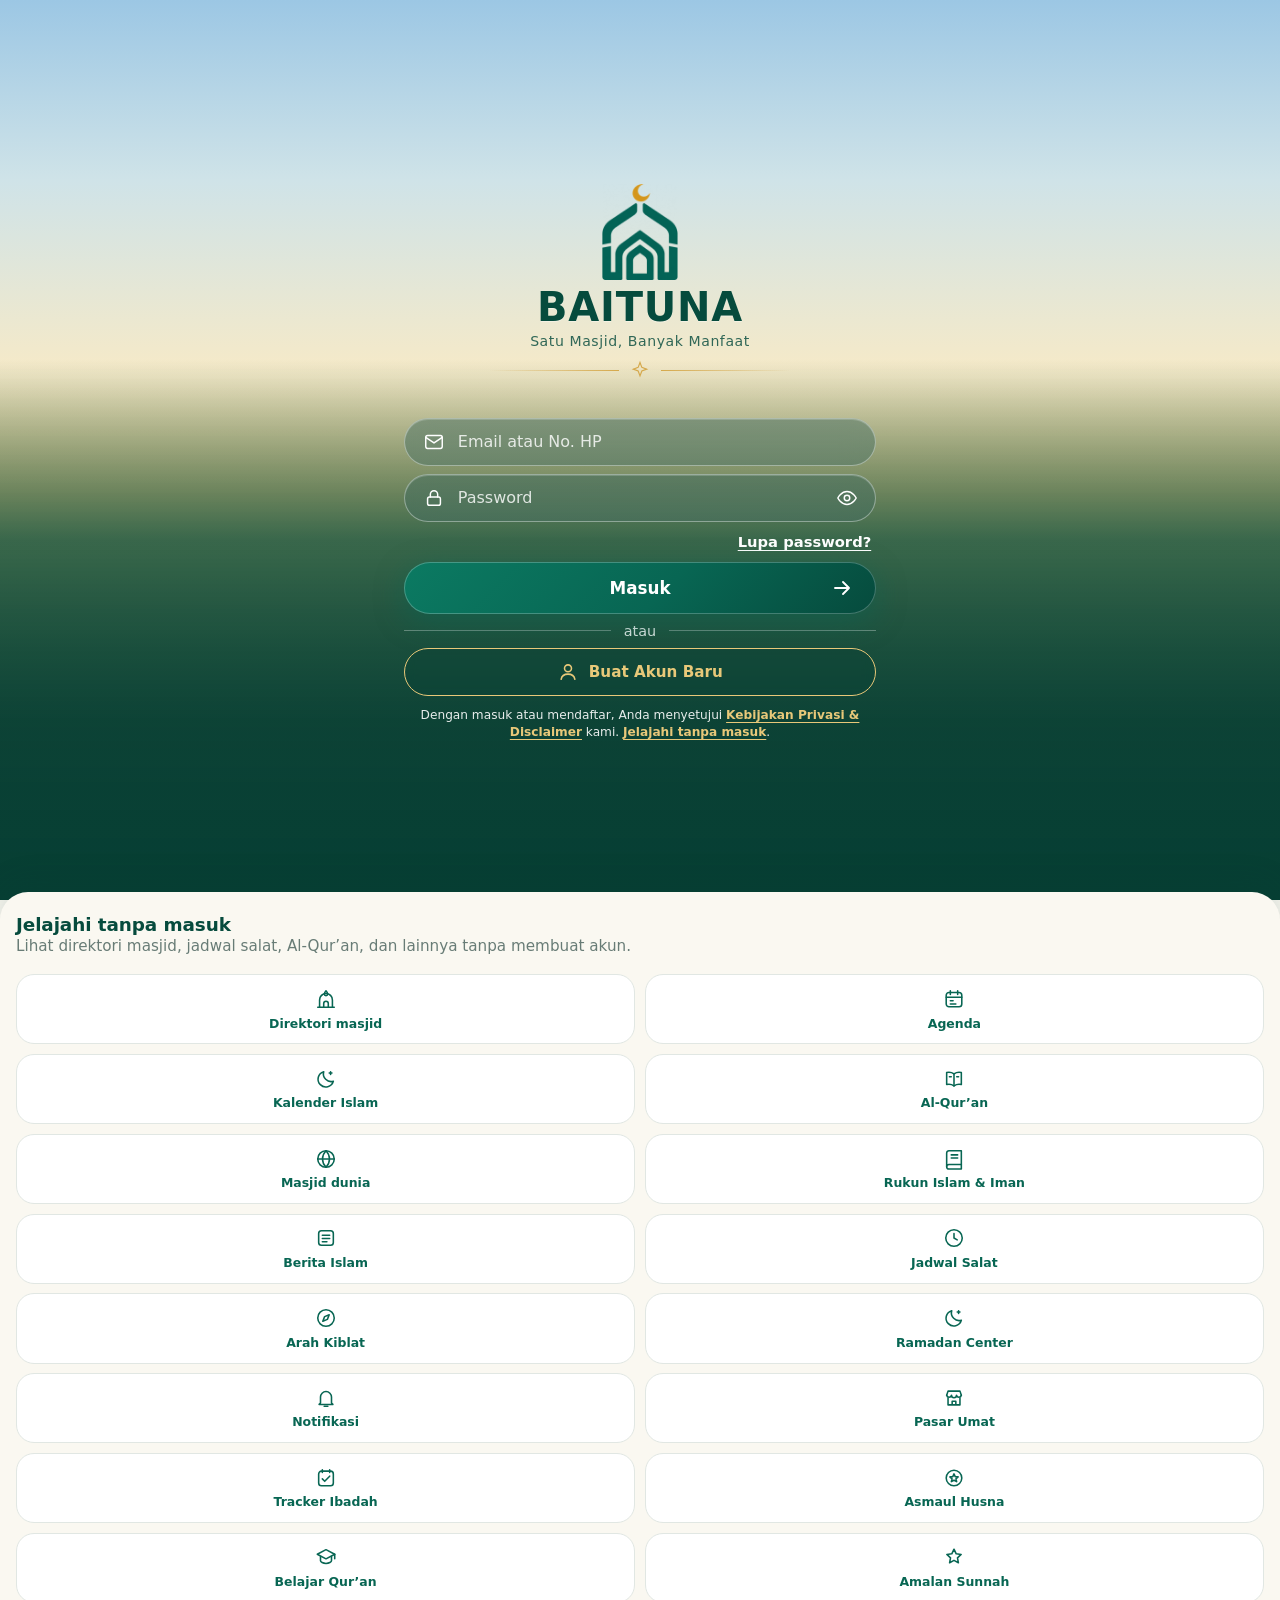
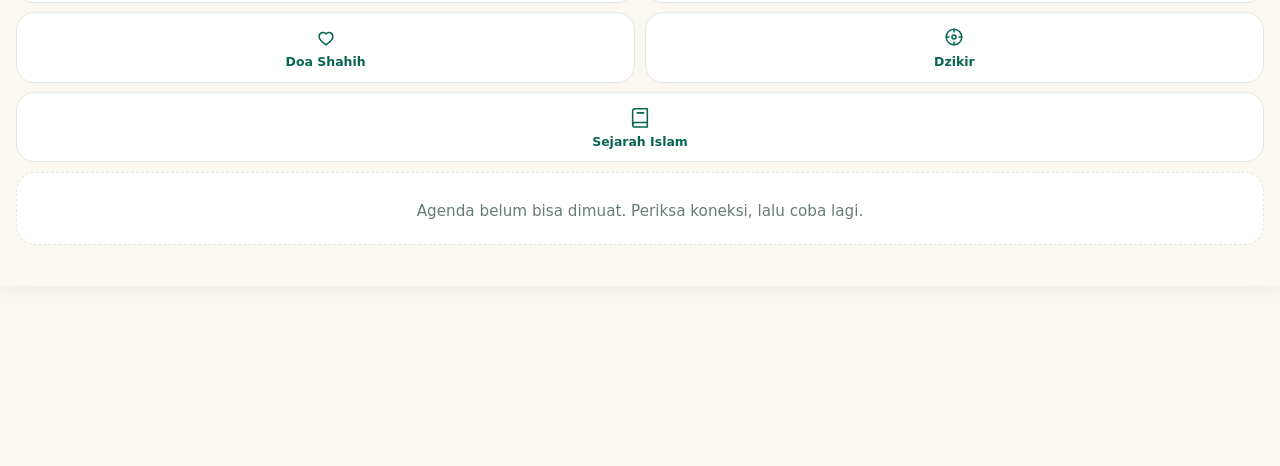
==== commit 468628a9: "Add files via upload" ====
--- a/index.html
+++ b/index.html
@@ -47,9 +47,9 @@
       <h2 class="sr-only" id="login-title">Masuk ke BAITUNA</h2>
       <form id="login-form" novalidate>
         <label class="field">
-          <span class="sr-only">Email</span>
+          <span class="sr-only">Email atau nomor HP</span>
           <svg viewBox="0 0 24 24" aria-hidden="true"><rect x="3" y="5" width="18" height="14" rx="2"/><path d="m3 7 9 6 9-6"/></svg>
-          <input id="email" type="email" inputmode="email" autocomplete="email" placeholder="Email" required>
+          <input id="email" type="text" inputmode="email" autocomplete="username" autocapitalize="none" spellcheck="false" placeholder="Email atau No. HP" required>
         </label>
         <p class="err" id="email-err" hidden></p>
         <label class="field">
@@ -84,17 +84,19 @@
   <header class="auth-brand"><img src="logo.png" alt="Logo BAITUNA" class="hero-logo"><p class="brand-name">BAITUNA</p></header>
   <section class="auth-sheet">
     <h2>Daftar akun</h2>
-    <p class="muted">Buat akun jamaah BAITUNA. Setelah masuk, ajukan "Keanggotaan jamaah" di Profil agar bisa bertanya di Tanya Jawab.</p>
+    <p class="muted">Buat akun jamaah BAITUNA. Setelah masuk, Anda bisa langsung memakai semua fitur, termasuk bertanya di Tanya Jawab.</p>
     <form id="signup-form" novalidate>
       <label class="field"><span class="sr-only">Nama lengkap</span><input id="su-name" type="text" autocomplete="name" maxlength="120" placeholder="Nama lengkap" required></label>
       <p class="err" id="su-name-err" hidden></p>
+      <label class="field"><span class="sr-only">Nomor HP / WhatsApp</span><input id="su-phone" type="tel" inputmode="tel" autocomplete="tel" maxlength="30" placeholder="No. HP / WhatsApp (mis. 0812 3456 7890)" required></label>
+      <p class="err" id="su-phone-err" hidden></p>
       <label class="field"><span class="sr-only">Email</span><input id="su-email" type="email" inputmode="email" autocomplete="email" placeholder="Email" required></label>
       <p class="err" id="su-email-err" hidden></p>
       <label class="field"><span class="sr-only">Password</span><input id="su-pw" type="password" autocomplete="new-password" placeholder="Password (huruf + angka, min. 8)" required></label>
       <p class="err" id="su-pw-err" hidden></p>
       <label class="field"><span class="sr-only">Ulangi password</span><input id="su-pw2" type="password" autocomplete="new-password" placeholder="Ulangi password" required></label>
       <p class="err" id="su-pw2-err" hidden></p>
-      <label class="su-agree"><input id="su-agree" type="checkbox"> <span>Saya mengerti bahwa nama dan email saya disimpan di server BAITUNA untuk akun ini, sesuai Kebijakan Privasi (menu Profil &gt; Privasi &amp; Disclaimer).</span></label>
+      <label class="su-agree"><input id="su-agree" type="checkbox"> <span>Saya mengerti bahwa nama, email, dan nomor HP saya disimpan di server BAITUNA untuk akun ini, sesuai Kebijakan Privasi (menu Profil &gt; Privasi &amp; Disclaimer).</span></label>
       <p class="err" id="su-agree-err" hidden></p>
       <p id="su-msg" class="msg" role="alert" hidden></p>
       <button type="submit" id="su-btn" class="btn-primary"><span>Daftar</span></button>
--- a/pages.css
+++ b/pages.css
@@ -247,3 +247,42 @@
 #app-content .segb[aria-selected="true"]{background:var(--emerald)}
 #app-content input[type=file].in{height:auto;min-height:50px;padding:6px 8px;display:flex;align-items:center}
 #app-content input[type=file]::file-selector-button{min-height:38px;margin-right:10px;padding:0 14px;border:1px solid var(--border);border-radius:999px;background:var(--surface-green,#E8F3EE);color:var(--emerald);font:inherit;font-weight:700;font-size:.82rem;cursor:pointer}
+
+/* v91: daftar audio Asmaul Husna */
+.am-aitem{margin:10px 0;padding:12px;border:1px solid var(--border);border-radius:14px;background:#fff}
+.am-aitem .am-at{display:block;margin-bottom:6px;color:var(--green-deep)}
+.am-aitem .am-audio{width:100%;margin:6px 0}
+.as-fullwrap .flab{display:block;margin:0 0 8px}
+.as-fullwrap select.in{width:100%;min-height:44px}
+
+/* ===== v92 Pembuat Beranda ===== */
+.bn-slide[data-art="custom"]{background-size:cover,cover,cover}
+.hb-text{margin:6px 4px;color:var(--text,#1c2b25);overflow-wrap:anywhere;white-space:pre-line}
+.hb-h1{font-family:Georgia,"Times New Roman",serif;font-size:1.5rem;line-height:1.25}
+.hb-h2{font-size:1.1rem;font-weight:700;color:var(--green-deep,#064b3d)}
+.hb-p{font-size:.95rem;line-height:1.55}
+.hb-ph{border:2px dashed var(--border,#d9d2c3);border-radius:16px;padding:14px;text-align:center;color:var(--muted,#6b7a72);background:var(--surface,#fff)}
+.hb-ph b{display:block;color:var(--green-deep,#064b3d)}
+.hbe-tabs{display:flex;gap:6px;flex-wrap:wrap;margin:8px 0}
+.hbe-tabs button{min-height:44px}
+.hbe-tabs button.on{background:var(--emerald,#0b6b55);color:#fff}
+.hbe-item{border:1px solid var(--border,#d9d2c3);border-radius:16px;background:var(--surface,#fff);padding:10px;margin:8px 0}
+.hbe-top{display:flex;align-items:center;gap:8px;flex-wrap:wrap}
+.hbe-top .hbe-name{flex:1;min-width:120px;font-weight:700;overflow-wrap:anywhere}
+.hbe-top .hbe-name small{display:block;font-weight:400;color:var(--muted,#6b7a72)}
+.hbe-acts{display:flex;gap:6px;flex-wrap:wrap}
+.hbe-acts button{min-height:44px;min-width:44px}
+.hbe-edit{margin-top:10px;display:grid;gap:8px}
+.hbe-edit label{display:grid;gap:4px;font-size:.85rem;color:var(--muted,#6b7a72)}
+.hbe-slide{border:1px dashed var(--border,#d9d2c3);border-radius:12px;padding:8px;display:grid;gap:8px}
+.hbe-chk{display:flex;flex-wrap:wrap;gap:6px}
+.hbe-chk label{display:flex;align-items:center;gap:6px;border:1px solid var(--border,#d9d2c3);border-radius:12px;padding:8px 10px;min-height:44px;color:inherit;font-size:.9rem}
+.hbe-add{display:flex;gap:6px;flex-wrap:wrap;margin:10px 0}
+.hbe-bar{position:sticky;bottom:84px;display:flex;gap:8px;flex-wrap:wrap;padding:8px;background:var(--surface,#fff);border:1px solid var(--border,#d9d2c3);border-radius:16px;box-shadow:var(--shadow-md,0 4px 14px rgba(0,0,0,.12));z-index:3}
+.hbe-prev{pointer-events:none;border:1px solid var(--border,#d9d2c3);border-radius:18px;padding:8px;margin:8px 0;display:grid;gap:10px;background:var(--bg,#faf7f0)}
+.hbe-row{display:flex;align-items:center;gap:8px;padding:4px 0;border-bottom:1px solid var(--border,#e6dfce)}
+.hbe-row input[type=checkbox]{width:22px;height:22px;flex:none}
+.hbe-rl{flex:1;min-width:0;overflow-wrap:anywhere}
+.hbe-row button{min-height:44px;min-width:44px}
+.hbe-chk-one{display:flex;align-items:center;gap:8px;min-height:44px;color:inherit}
+.hb-mock{padding:12px;border:1px dashed var(--border,#d9d2c3);border-radius:16px;background:var(--surface,#fff);display:grid;gap:4px}
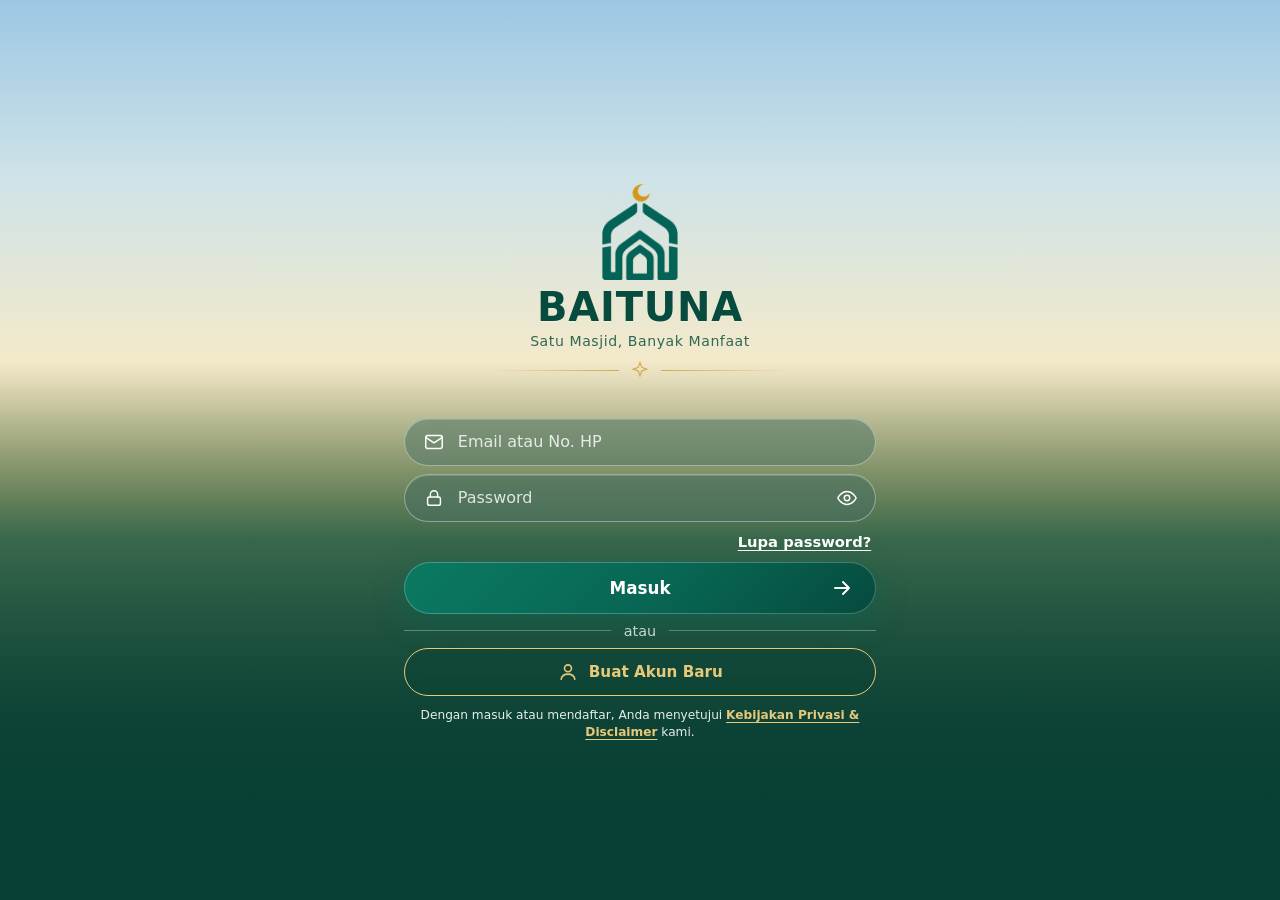
==== commit c9ed1486: "Add files via upload" ====
--- a/index.html
+++ b/index.html
@@ -67,15 +67,9 @@
       </form>
       <div class="divider"><span>atau</span></div>
       <a href="#" id="register" class="btn-gold"><svg viewBox="0 0 24 24" aria-hidden="true"><circle cx="12" cy="8" r="3.8"/><path d="M4.500 20c.6-3.600 3.700-5.700 7.500-5.700s6.900 2.100 7.500 5.700"/></svg><span>Buat Akun Baru</span></a>
-      <p class="auth-terms">Dengan masuk atau mendaftar, Anda menyetujui <a href="#" id="open-privacy">Kebijakan Privasi &amp; Disclaimer</a> kami. <a href="#" id="scroll-explore">Jelajahi tanpa masuk</a>.</p>
+      <p class="auth-terms">Dengan masuk atau mendaftar, Anda menyetujui <a href="#" id="open-privacy">Kebijakan Privasi &amp; Disclaimer</a> kami.</p>
     </section>
   </div>
-  <section class="explore" id="explore" aria-label="Jelajahi tanpa masuk">
-    <h2>Jelajahi tanpa masuk</h2>
-    <p class="muted">Lihat direktori masjid, jadwal salat, Al-Qur’an, dan lainnya tanpa membuat akun.</p>
-    <nav class="tiles" aria-label="Tanpa masuk"><a href="#" id="open-directory" class="tile"><svg viewBox="0 0 24 24" aria-hidden="true" class="ic"><path d="M12 3c1.2 1.3 1.8 2.4 1.8 3.6A1.8 1.8 0 0 1 12 8.4a1.8 1.8 0 0 1-1.8-1.8C10.2 5.4 10.8 4.3 12 3z"/><path d="M5 21v-8a7 7 0 0 1 14 0v8M3 21h18M9.5 21v-4a2.5 2.5 0 0 1 5 0v4"/></svg><span>Direktori masjid</span></a><a href="#" id="open-agenda" class="tile"><svg viewBox="0 0 24 24" aria-hidden="true" class="ic"><rect x="3.5" y="5" width="17" height="15.5" rx="3"/><path d="M8 3v4M16 3v4M3.5 10h17M8 14h3M8 17.5h6"/></svg><span>Agenda</span></a><a href="#" id="open-calendar" class="tile"><svg viewBox="0 0 24 24" aria-hidden="true" class="ic"><path d="M20 14.5A8.5 8.5 0 0 1 9.5 4a8.5 8.5 0 1 0 10.5 10.5z"/><path d="M17 4v3M15.5 5.5h3"/></svg><span>Kalender Islam</span></a><a href="#" id="open-quran" class="tile"><svg viewBox="0 0 24 24" aria-hidden="true" class="ic"><path d="M12 6.5C9.8 4.9 6.8 4.4 4 5v13c2.8-.6 5.8-.1 8 1.5 2.2-1.6 5.2-2.1 8-1.5V5c-2.8-.6-5.8-.1-8 1.5z"/><path d="M12 6.5v13M7 9.5h2M15 9.5h2"/></svg><span>Al-Qur’an</span></a><a href="#" id="open-world" class="tile"><svg viewBox="0 0 24 24" aria-hidden="true" class="ic"><circle cx="12" cy="12" r="9"/><path d="M3 12h18M12 3c2.5 2.6 3.8 5.6 3.8 9s-1.3 6.4-3.8 9c-2.5-2.6-3.8-5.6-3.8-9S9.5 5.6 12 3z"/></svg><span>Masjid dunia</span></a><a href="#" id="open-rukun" class="tile"><svg viewBox="0 0 24 24" aria-hidden="true" class="ic"><path d="M4 5.5A2.5 2.5 0 0 1 6.5 3H20v15H6.5A2.5 2.5 0 0 0 4 20.5z"/><path d="M4 20.5A2.5 2.5 0 0 0 6.5 23H20v-5M9 7.5h7M9 11h7"/></svg><span>Rukun Islam &amp; Iman</span></a><a href="#" id="open-berita" class="tile"><svg viewBox="0 0 24 24" aria-hidden="true" class="ic"><rect x="4" y="4" width="16" height="16" rx="3"/><path d="M8 9h8M8 12.5h8M8 16h5"/></svg><span>Berita Islam</span></a><a href="#" id="open-jadwal" class="tile"><svg viewBox="0 0 24 24" aria-hidden="true" class="ic"><circle cx="12" cy="12" r="9"/><path d="M12 7v5l3.5 2"/></svg><span>Jadwal Salat</span></a><a href="#" id="open-kiblat" class="tile"><svg viewBox="0 0 24 24" aria-hidden="true" class="ic"><circle cx="12" cy="12" r="9"/><path d="M15.5 8.5l-2 5-5 2 2-5z"/></svg><span>Arah Kiblat</span></a><a href="#" id="open-ramadan" class="tile"><svg viewBox="0 0 24 24" aria-hidden="true" class="ic"><path d="M20 14.5A8.5 8.5 0 0 1 9.5 4a8.5 8.5 0 1 0 10.5 10.5z"/><path d="M17 4v3M15.5 5.5h3"/></svg><span>Ramadan Center</span></a><a href="#" id="open-notif" class="tile"><svg viewBox="0 0 24 24" aria-hidden="true" class="ic"><path d="M6 17.5V11a6 6 0 0 1 12 0v6.5l1.5 1.5h-15z"/><path d="M10 21h4"/></svg><span>Notifikasi</span></a><a href="#" id="open-market" class="tile"><svg viewBox="0 0 24 24" aria-hidden="true" class="ic"><path d="M4 9l1.5-4.5h13L20 9"/><path d="M4 9a2.7 2.7 0 0 0 5.3 0 2.7 2.7 0 0 0 5.4 0A2.7 2.7 0 0 0 20 9"/><path d="M5.5 12v7.5h13V12M10 19.5v-4h4v4"/></svg><span>Pasar Umat</span></a><a href="#" id="open-tracker" class="tile"><svg viewBox="0 0 24 24" aria-hidden="true" class="ic"><rect x="4" y="4.5" width="16" height="16" rx="3"/><path d="M8 3v3M16 3v3M8 13l2.6 2.6L16 10"/></svg><span>Tracker Ibadah</span></a><a href="#" id="open-asma" class="tile"><svg viewBox="0 0 24 24" aria-hidden="true" class="ic"><circle cx="12" cy="12" r="8.5"/><path d="M12 7.5l1.3 3 3.2.3-2.4 2.1.8 3.1L12 14.4l-2.9 1.6.8-3.1-2.4-2.1 3.2-.3z"/></svg><span>Asmaul Husna</span></a><a href="#" id="open-belajar" class="tile"><svg viewBox="0 0 24 24" aria-hidden="true" class="ic"><path d="M12 4 2.5 9 12 14l9.5-5z"/><path d="M6 11.5V16c0 1.4 2.7 3 6 3s6-1.6 6-3v-4.5"/><path d="M21.5 9v5"/></svg><span>Belajar Qur’an</span></a><a href="#" id="open-sunnah" class="tile"><svg viewBox="0 0 24 24" aria-hidden="true" class="ic"><path d="M12 3.5l2.4 5 5.4.7-4 3.7 1 5.4-4.8-2.6-4.8 2.6 1-5.4-4-3.7 5.4-.7z"/></svg><span>Amalan Sunnah</span></a><a href="#" id="open-doa" class="tile"><svg viewBox="0 0 24 24" aria-hidden="true" class="ic"><path d="M12 20.5c-4.4-3-7.5-5.6-7.5-9A4.3 4.3 0 0 1 12 8.6a4.3 4.3 0 0 1 7.5 2.9c0 3.4-3.1 6-7.5 9z"/></svg><span>Doa Shahih</span></a><a href="#" id="open-dzikir" class="tile"><svg viewBox="0 0 24 24" aria-hidden="true" class="ic"><circle cx="12" cy="12" r="8.5"/><circle cx="12" cy="12" r="2.2"/><path d="M12 3.5v3M12 17.5v3M3.5 12h3M17.5 12h3"/></svg><span>Dzikir</span></a><a href="#" id="open-history" class="tile"><svg viewBox="0 0 24 24" aria-hidden="true" class="ic"><path d="M4 5.5A2.5 2.5 0 0 1 6.5 3H20v15H6.5A2.5 2.5 0 0 0 4 20.5z"/><path d="M4 20.5A2.5 2.5 0 0 0 6.5 23H20v-5M9 7.5h7"/></svg><span>Sejarah Islam</span></a></nav>
-    <div id="login-feed"></div>
-  </section>
 </main>
 
 <main id="view-signup" class="view auth" hidden>
--- a/pages.css
+++ b/pages.css
@@ -286,3 +286,6 @@
 .hbe-row button{min-height:44px;min-width:44px}
 .hbe-chk-one{display:flex;align-items:center;gap:8px;min-height:44px;color:inherit}
 .hb-mock{padding:12px;border:1px dashed var(--border,#d9d2c3);border-radius:16px;background:var(--surface,#fff);display:grid;gap:4px}
+.hbe-new{width:22px;height:22px;flex:none;border-radius:50%;background:var(--emerald,#0b6b55);color:#fff;display:grid;place-items:center;font-weight:700;line-height:1}
+/* v96: halaman masuk tanpa bagian "Jelajahi" -> tidak perlu ruang kosong di bawah */
+#view-login.login{padding-bottom:0}
